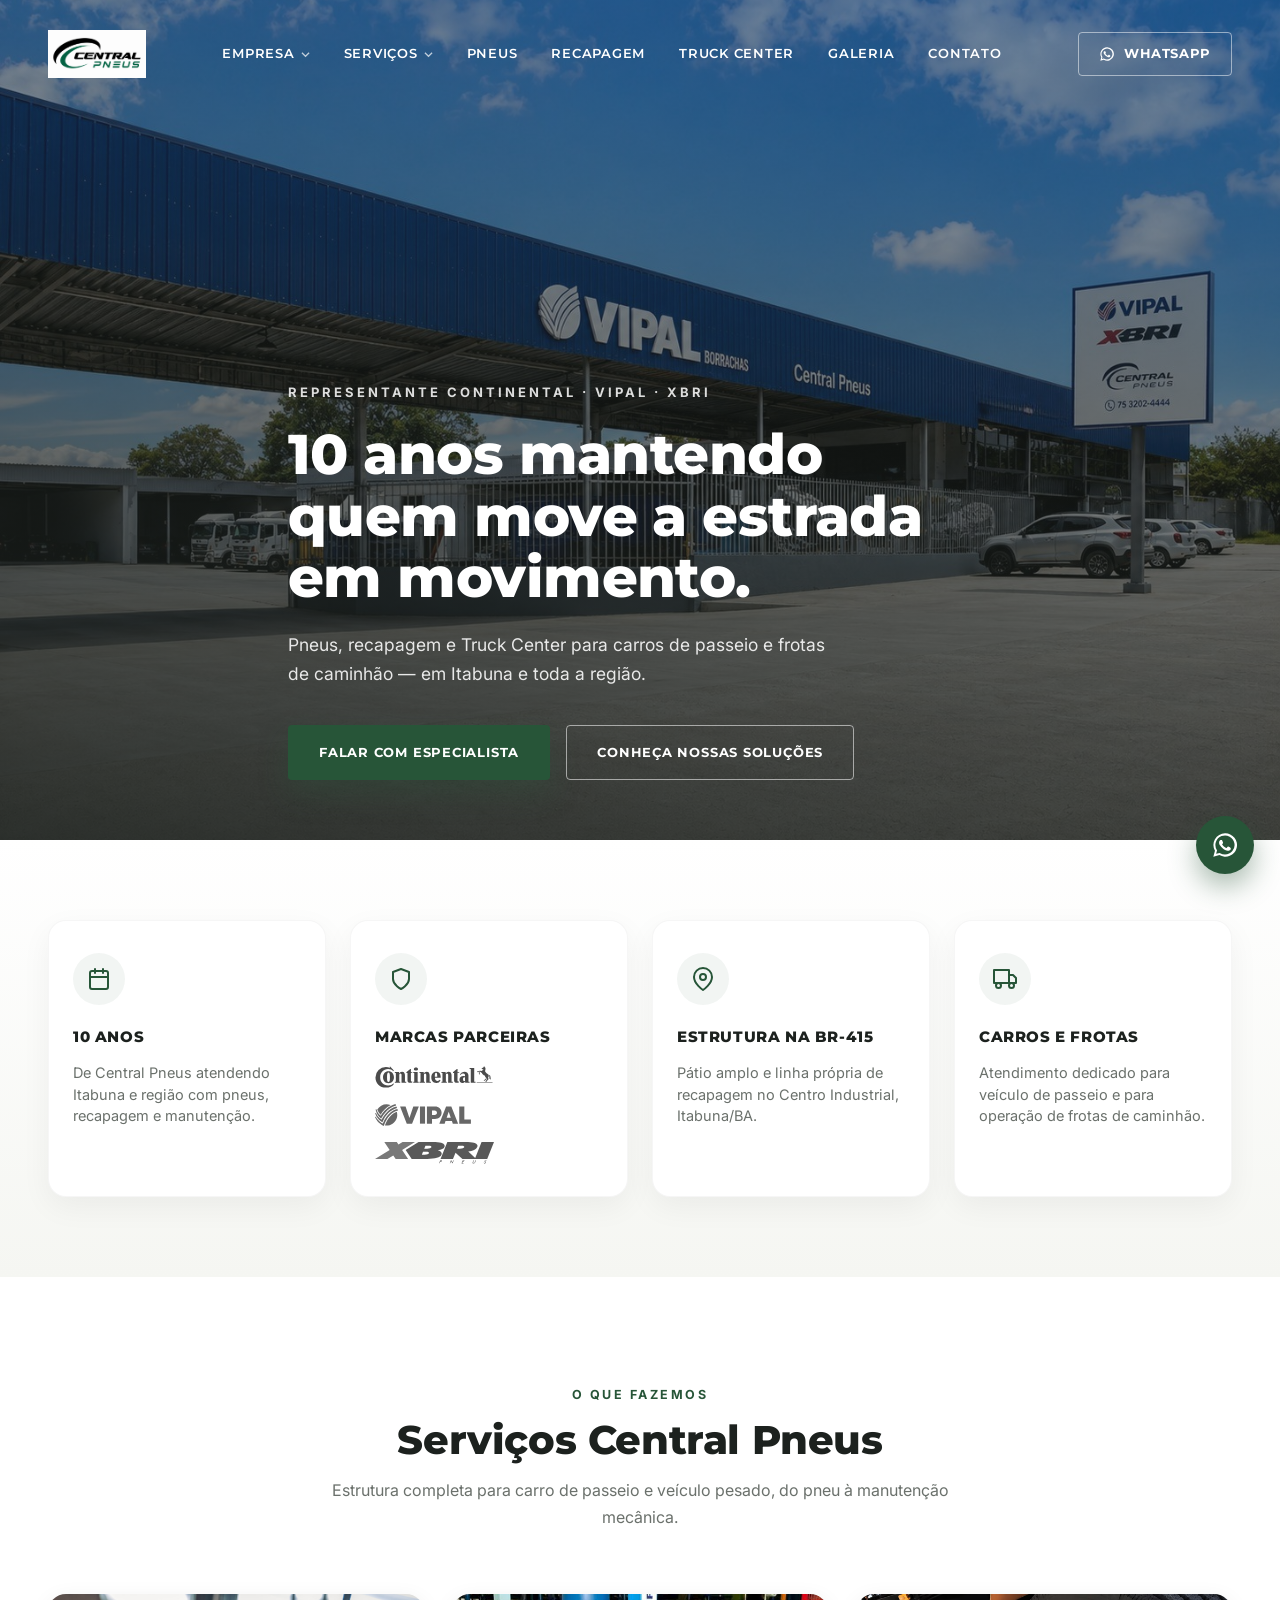
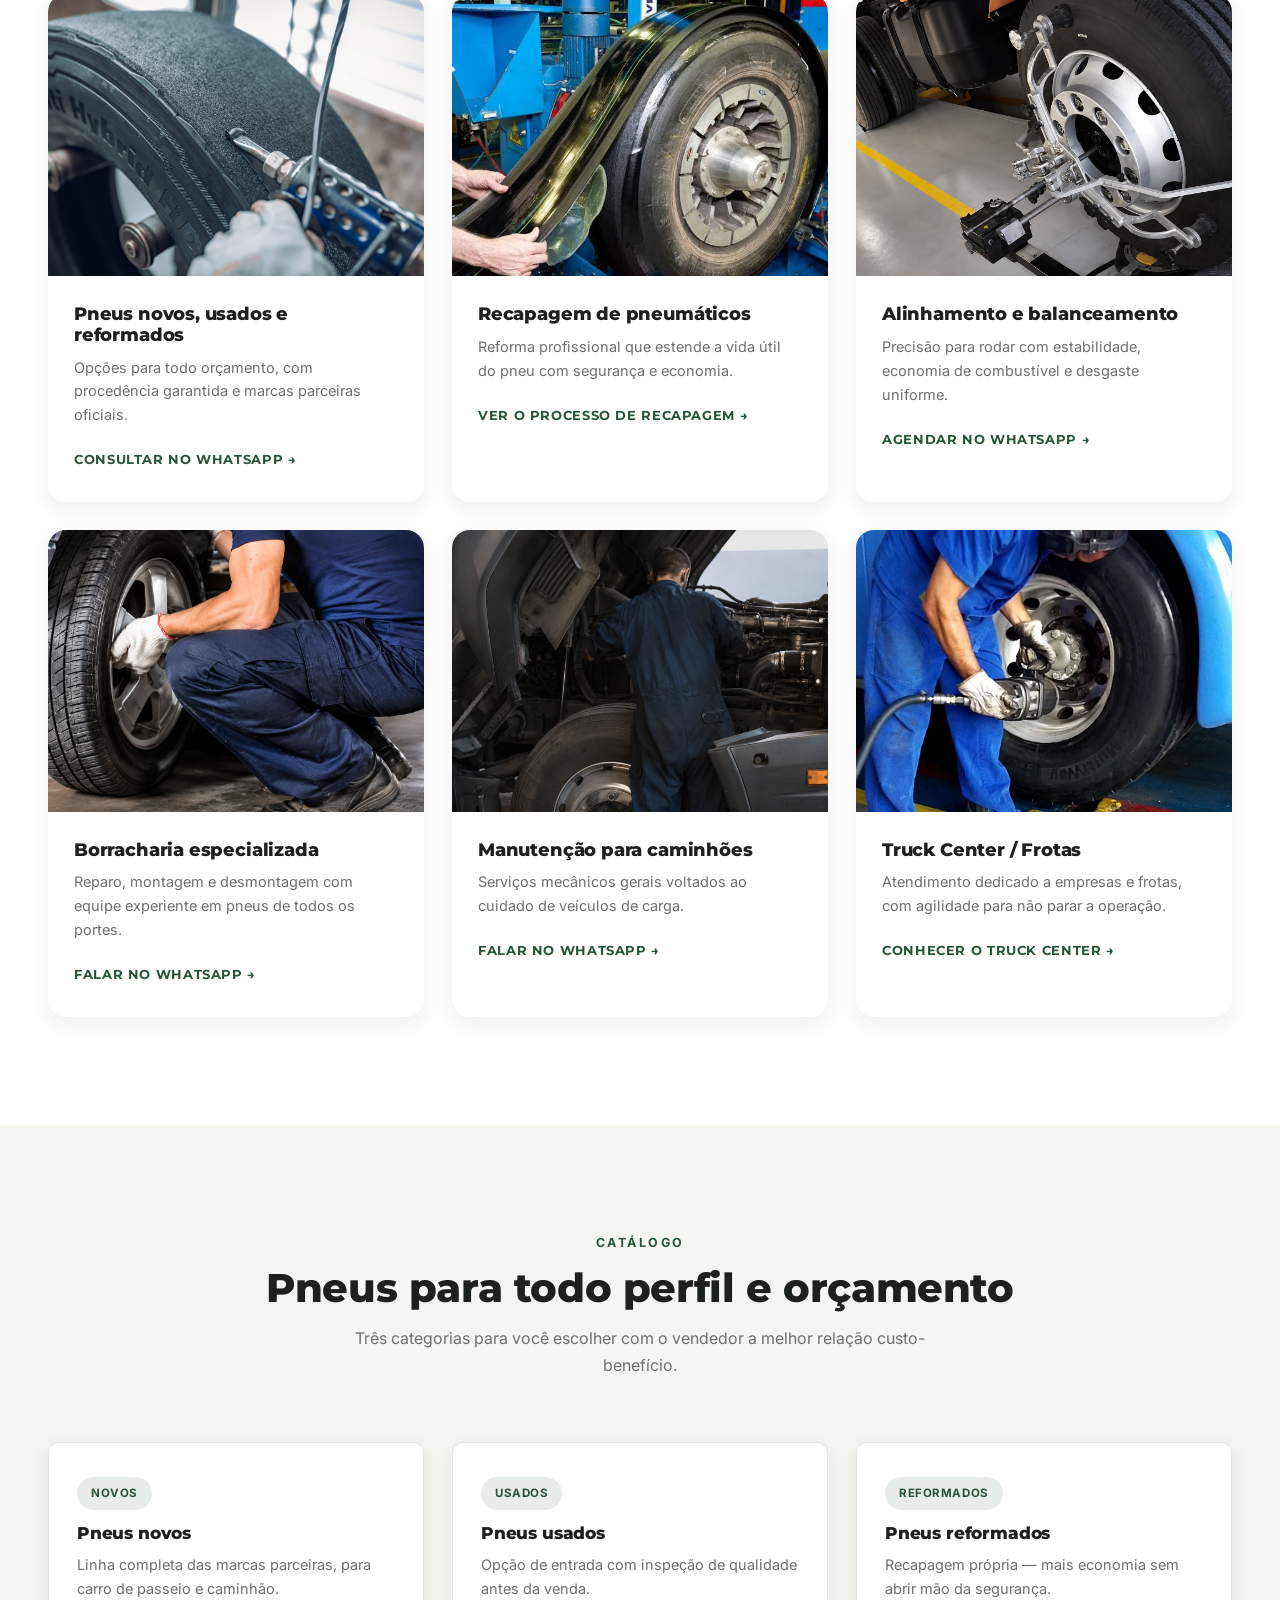
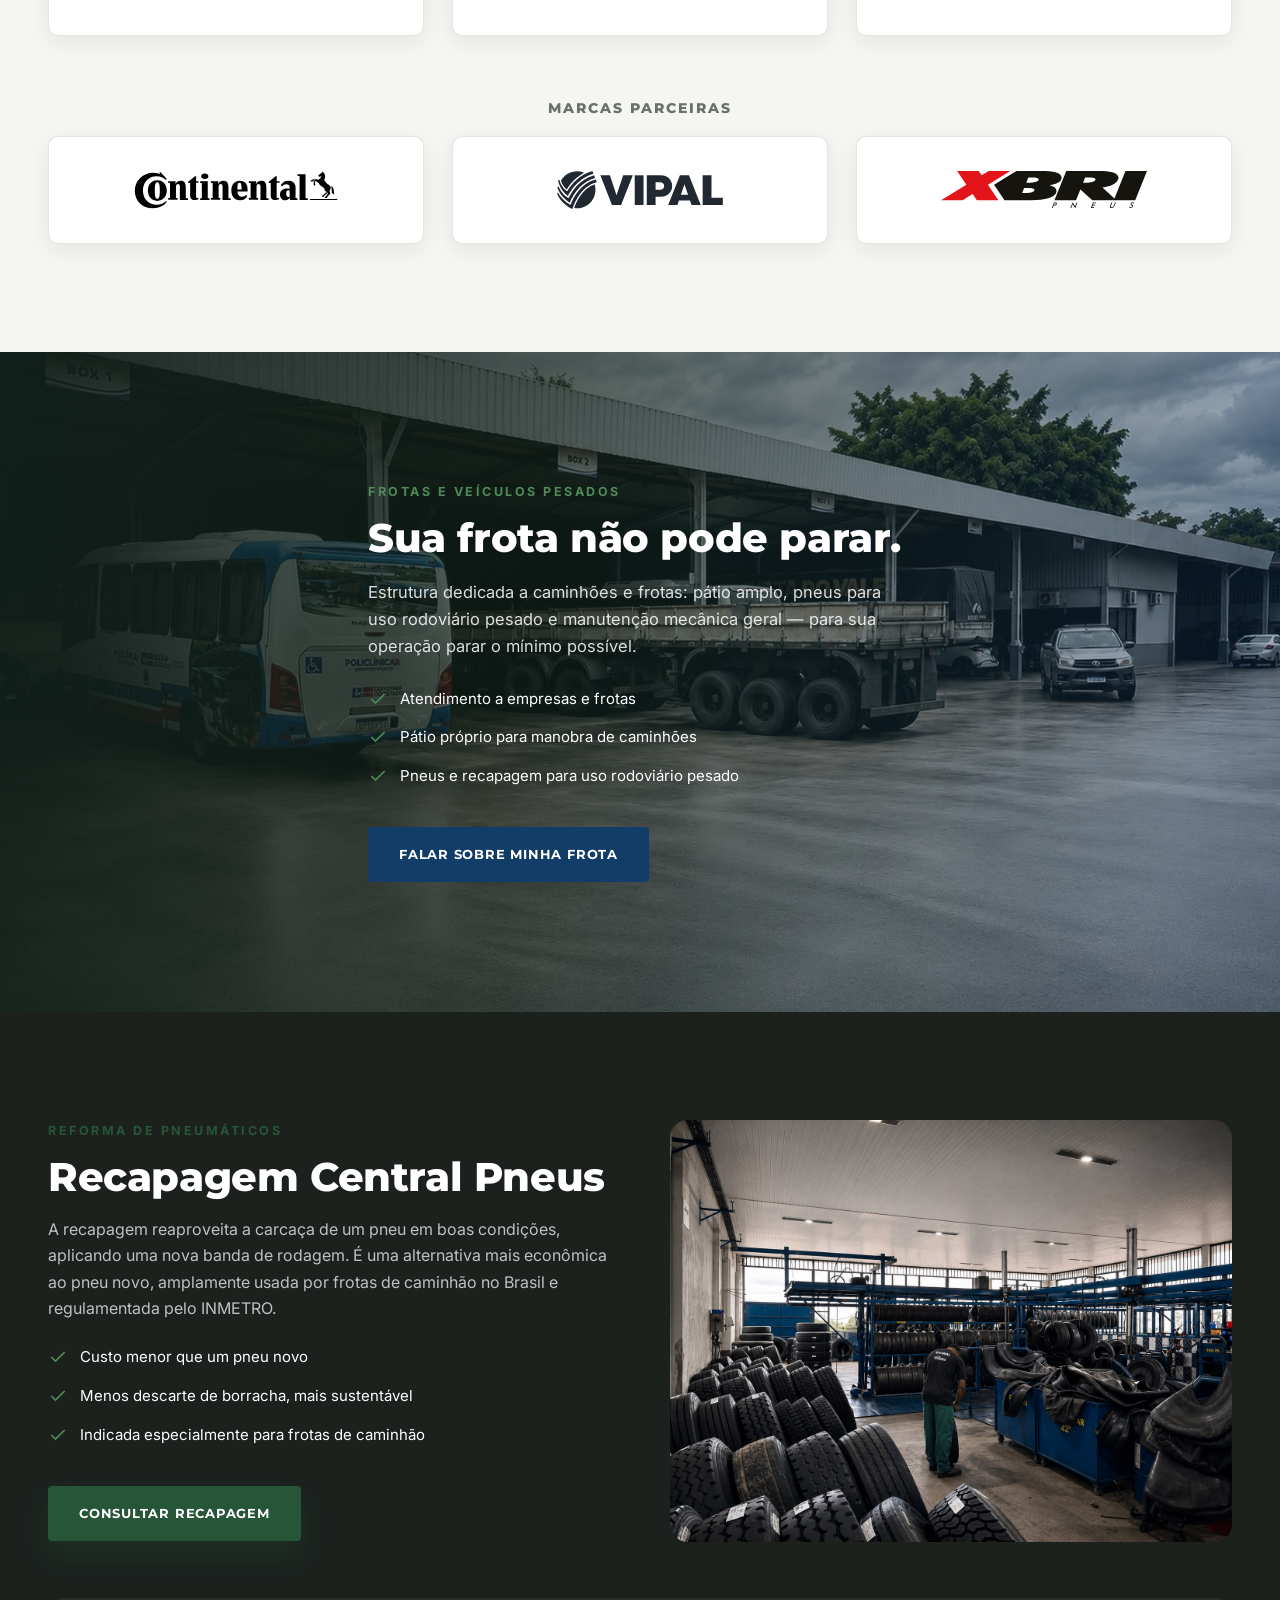
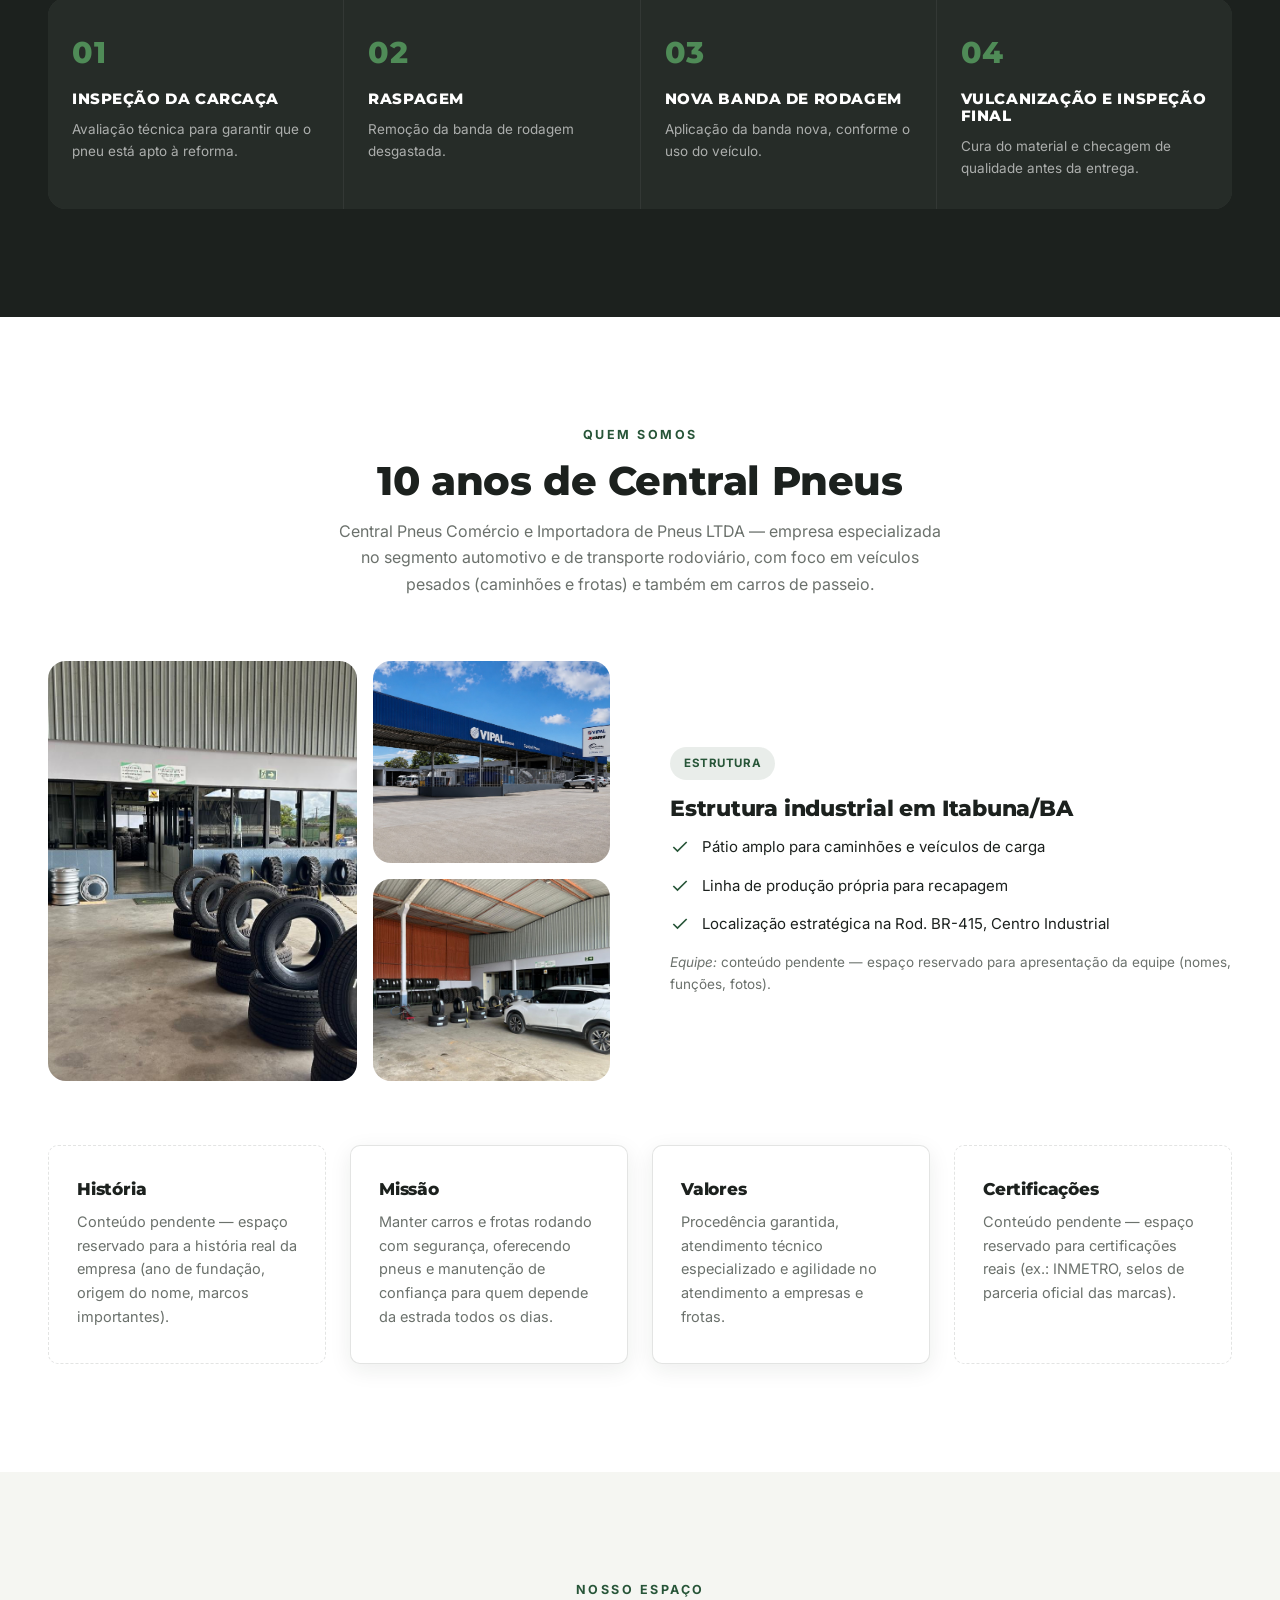
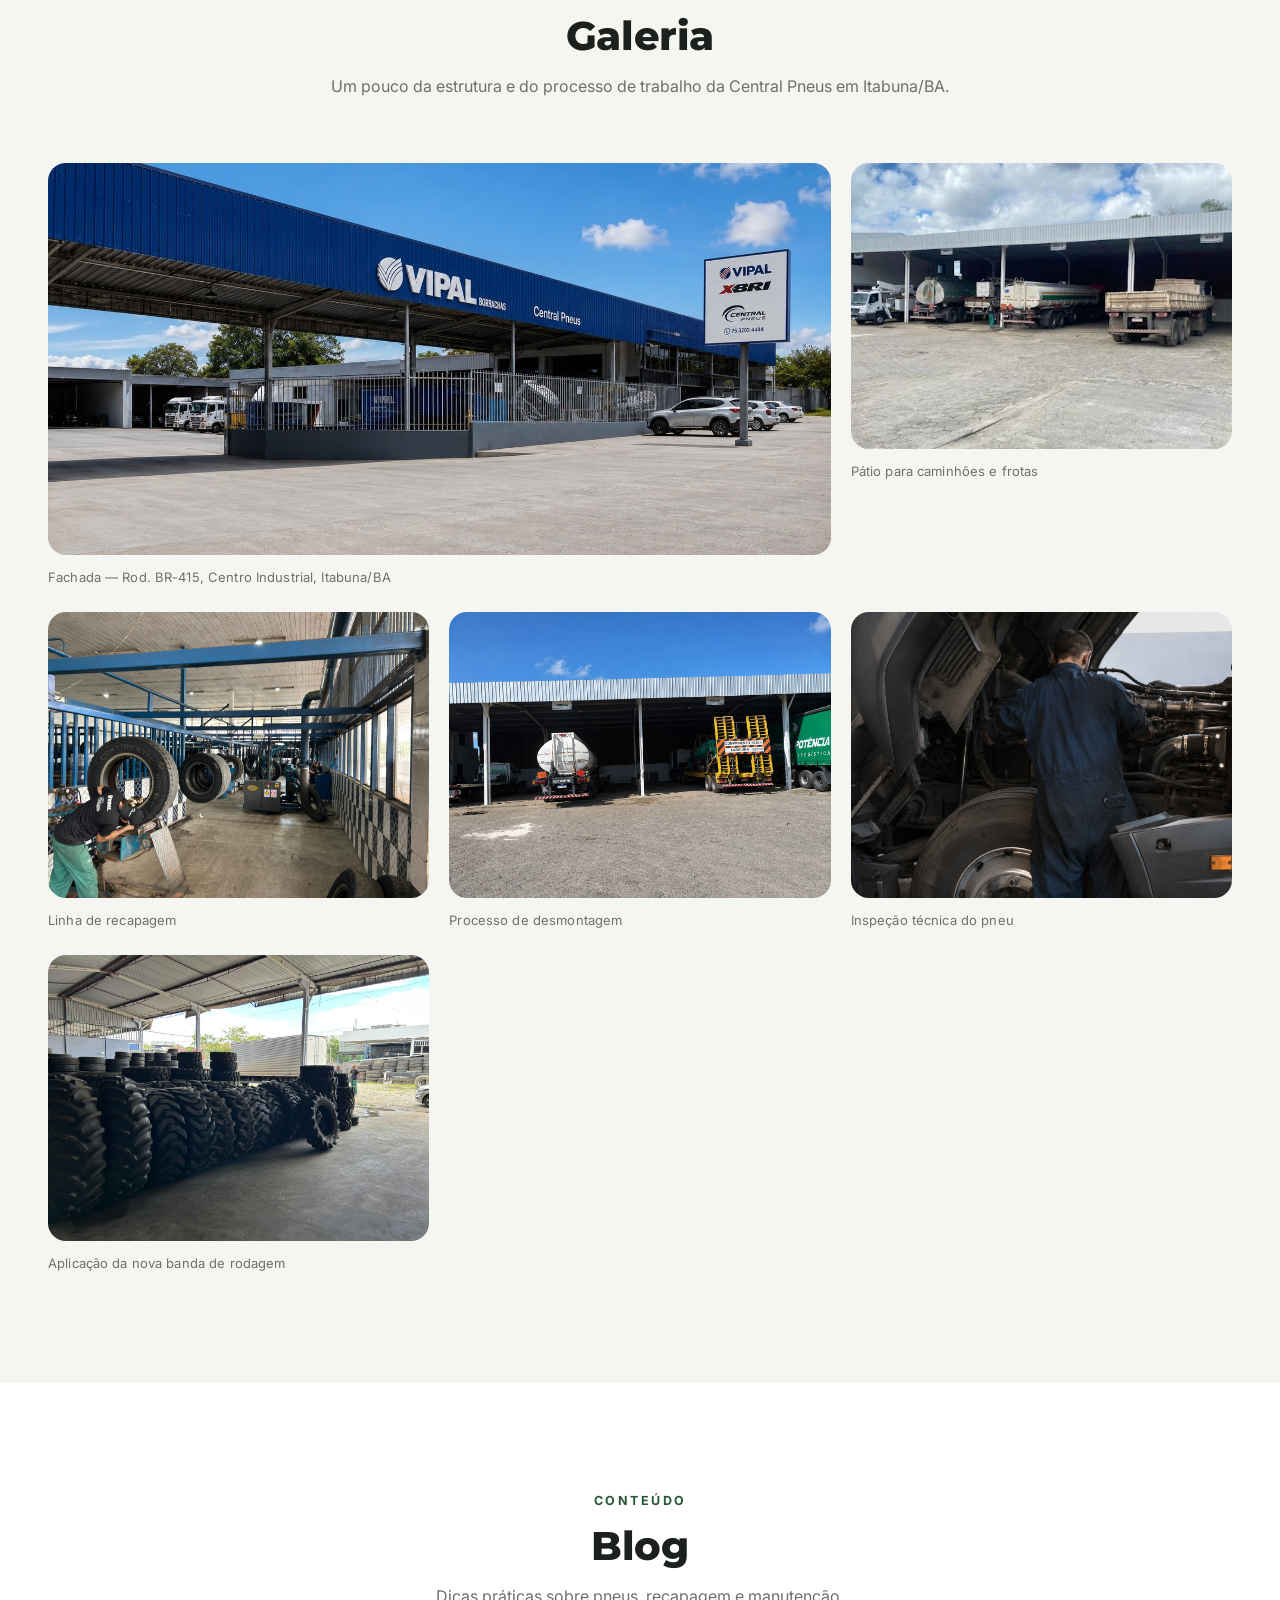
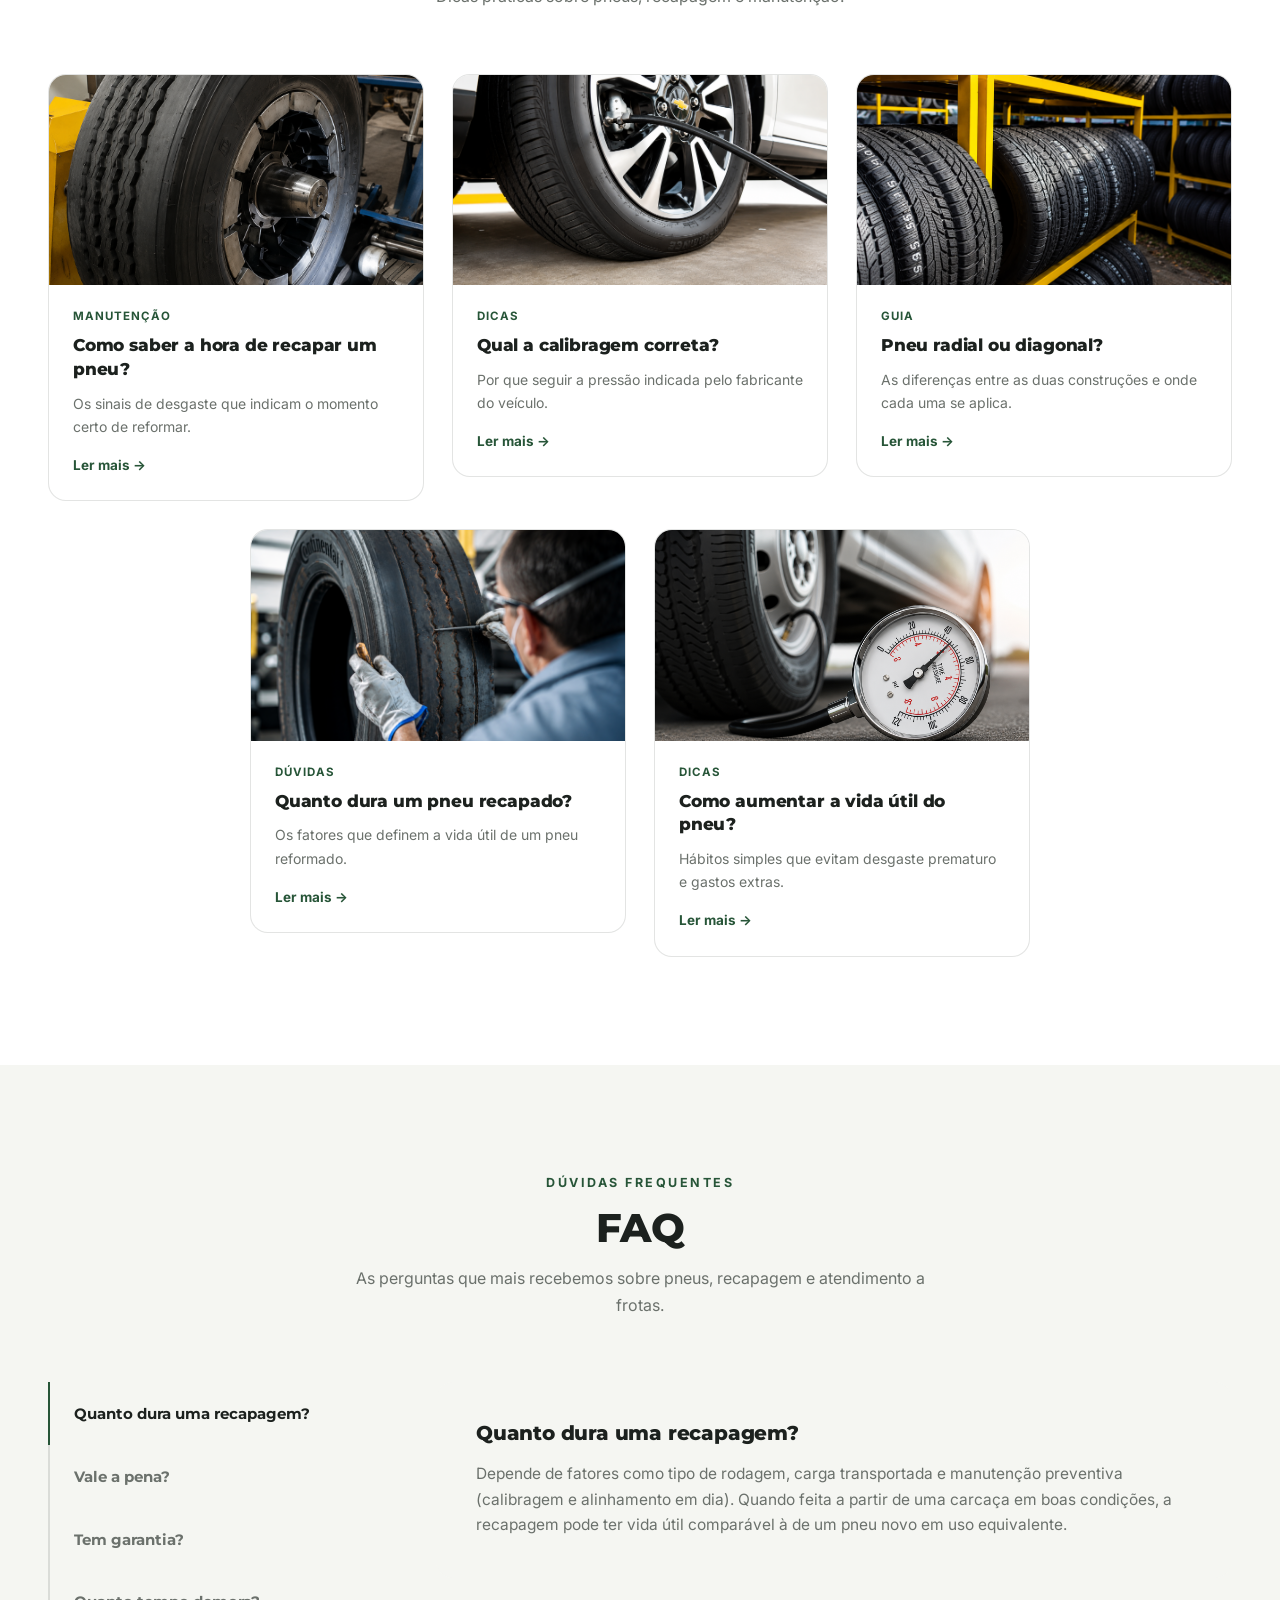
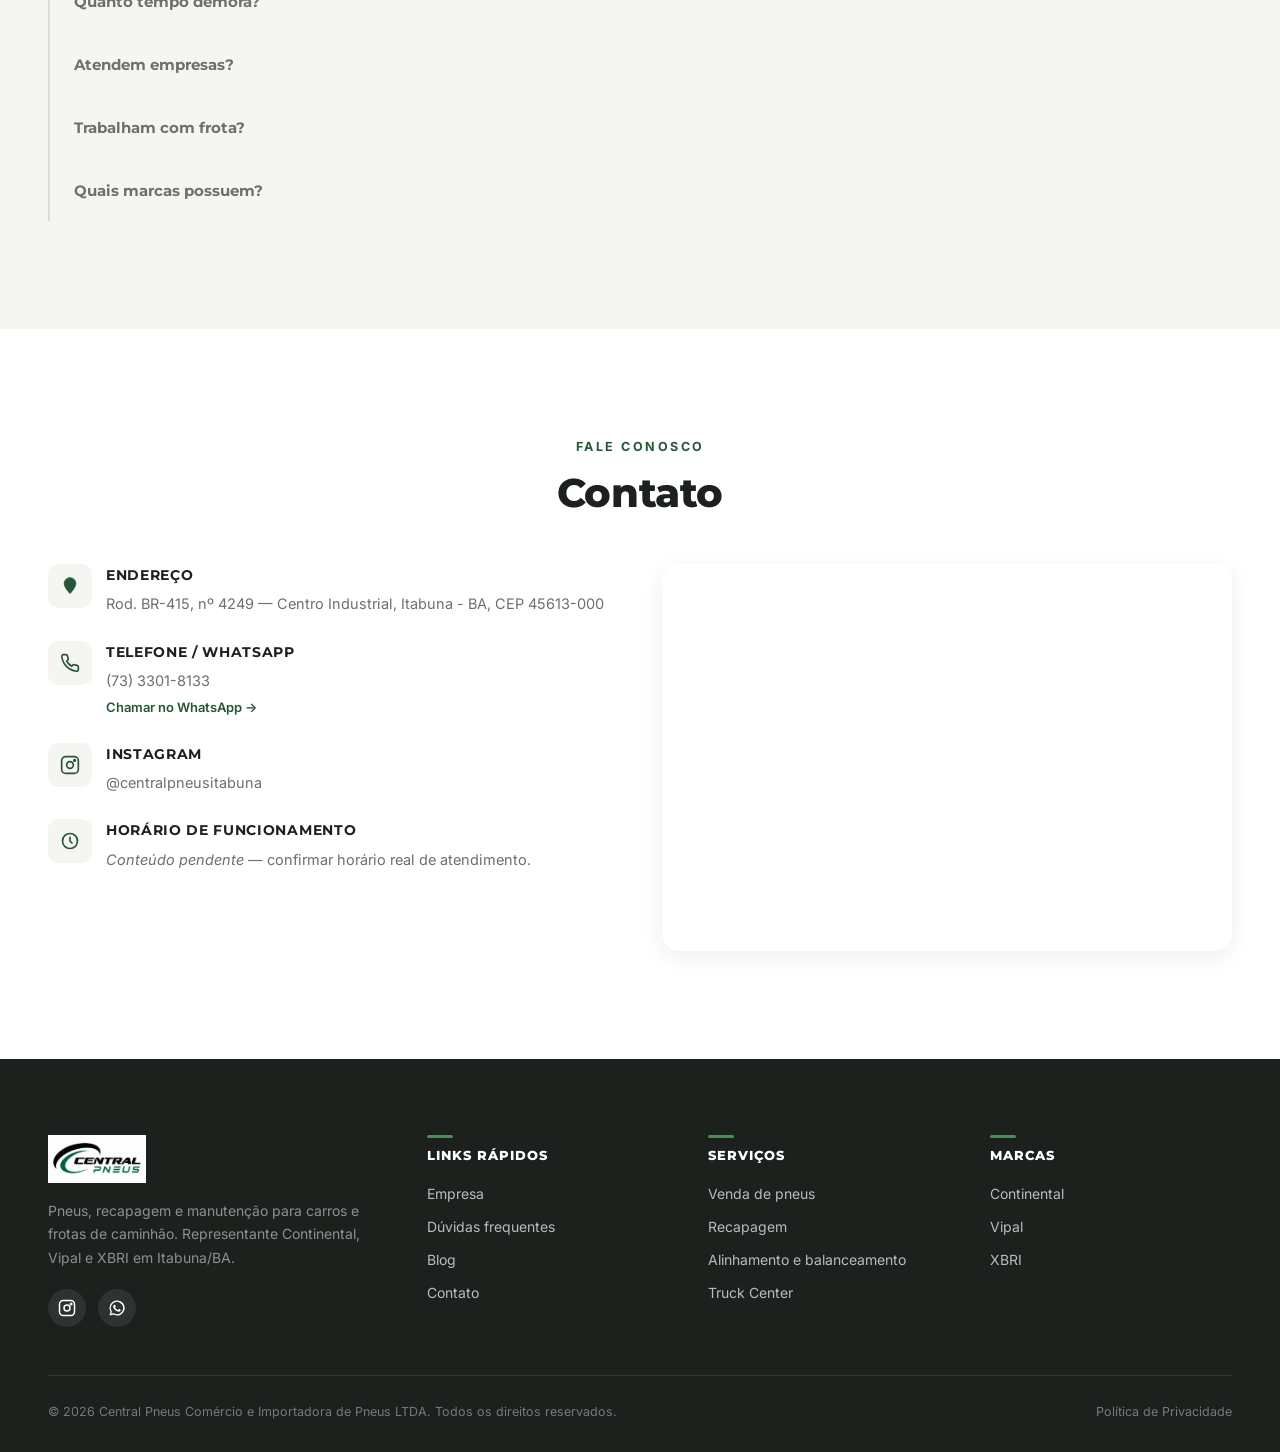
==== index.html @ dbb48201 "Atualização" ====
<!DOCTYPE html>
<html lang="pt-BR">
<head>
<meta charset="UTF-8">
<meta name="viewport" content="width=device-width, initial-scale=1.0">
<title>Central Pneus — Pneus, Recapagem e Truck Center em Itabuna/BA</title>
<meta name="description" content="Central Pneus: venda de pneus novos, usados e reformados, recapagem, alinhamento, balanceamento e manutenção para carros e frotas de caminhão. Representante Continental, Vipal e XBRI em Itabuna/BA.">
<link rel="preconnect" href="https://fonts.googleapis.com">
<link rel="preconnect" href="https://fonts.gstatic.com" crossorigin>
<link href="https://fonts.googleapis.com/css2?family=Montserrat:wght@600;700;800;900&family=Inter:wght@400;500;600;700&display=swap" rel="stylesheet">
<link rel="stylesheet" href="css/style.css">
</head>
<body>

<!-- ===== HEADER ===== -->
<header class="site-header" id="siteHeader">
  <div class="container nav-inner">
    <a href="#home" class="brand">
      <img src="images/logo.png" alt="Central Pneus" style="height: 48px; object-fit: contain;">
    </a>

    <nav class="main-nav">
      <ul>
        <li class="has-submenu">
          <a href="#empresa">Empresa <svg class="caret" viewBox="0 0 10 10" fill="none"><path d="M1 3l4 4 4-4" stroke="currentColor" stroke-width="1.4"/></svg></a>
          <div class="submenu">
            <a href="#empresa">Quem somos</a>
            <a href="#empresa">Nossa estrutura</a>
            <a href="#faq">Perguntas frequentes</a>
            <a href="blog/index.html">Blog</a>
          </div>
        </li>
        <li class="has-submenu">
          <a href="#servicos">Serviços <svg class="caret" viewBox="0 0 10 10" fill="none"><path d="M1 3l4 4 4-4" stroke="currentColor" stroke-width="1.4"/></svg></a>
          <div class="submenu">
            <a href="#servicos">Pneus novos, usados e reformados</a>
            <a href="#servicos">Recapagem de pneumáticos</a>
            <a href="#servicos">Alinhamento e balanceamento</a>
            <a href="#servicos">Borracharia especializada</a>
            <a href="#servicos">Manutenção para caminhões</a>
            <a href="#truck-center">Truck Center / Frotas</a>
          </div>
        </li>
        <li><a href="#pneus">Pneus</a></li>
        <li><a href="#recapagem">Recapagem</a></li>
        <li><a href="#truck-center">Truck Center</a></li>
        <li><a href="#galeria">Galeria</a></li>
        <li><a href="#contato">Contato</a></li>
      </ul>
    </nav>

    <div class="nav-actions">
      <a class="btn-whatsapp" href="https://wa.me/557333018133?text=Ol%C3%A1!%20Vim%20pelo%20site%20e%20quero%20um%20or%C3%A7amento.%20Pode%20me%20atender%3F" target="_blank" rel="noopener">
        <svg viewBox="0 0 24 24"><path d="M12 2a10 10 0 0 0-8.6 15L2 22l5.2-1.4A10 10 0 1 0 12 2zm0 18.2a8.2 8.2 0 0 1-4.2-1.2l-.3-.2-3.1.8.8-3-.2-.3A8.2 8.2 0 1 1 12 20.2zm4.5-6.1c-.2-.1-1.4-.7-1.6-.8-.2-.1-.4-.1-.6.1-.2.2-.6.8-.8 1-.1.2-.3.2-.5.1a6.7 6.7 0 0 1-2-1.2 7.4 7.4 0 0 1-1.4-1.7c-.1-.2 0-.4.1-.5l.4-.4c.1-.1.2-.3.2-.4.1-.2 0-.3 0-.5l-.7-1.7c-.2-.4-.4-.4-.6-.4h-.5c-.2 0-.5.1-.7.3a2.7 2.7 0 0 0-.9 2c0 1.2.9 2.4 1 2.5.1.2 1.8 2.7 4.3 3.8.6.3 1.1.4 1.4.5.6.2 1.2.2 1.6.1.5-.1 1.4-.6 1.6-1.1.2-.5.2-1 .1-1.1-.1-.1-.2-.2-.4-.3z"/></svg>
        <span>WhatsApp</span>
      </a>
      <button class="nav-toggle" id="navToggle" aria-label="Abrir menu" aria-expanded="false">
        <span></span><span></span><span></span>
      </button>
    </div>
  </div>

  <div class="mobile-nav" id="mobileNav">
    <ul>
      <li><a href="#home">Início</a></li>
      <li><a href="#empresa">Empresa</a></li>
      <li><a href="#servicos">Serviços</a></li>
      <li><a href="#pneus">Pneus</a></li>
      <li><a href="#recapagem">Recapagem</a></li>
      <li><a href="#truck-center">Truck Center</a></li>
      <li><a href="#galeria">Galeria</a></li>
      <li><a href="blog/index.html">Blog</a></li>
      <li><a href="#faq">Dúvidas frequentes</a></li>
      <li><a href="#contato">Contato</a></li>
    </ul>
    <div class="mobile-cta">
      <a class="btn btn-primary" href="https://wa.me/557333018133?text=Ol%C3%A1!%20Vim%20pelo%20site%20e%20quero%20um%20or%C3%A7amento.%20Pode%20me%20atender%3F" target="_blank" rel="noopener"><span>Falar no WhatsApp</span></a>
    </div>
  </div>
</header>

<!-- ===== HERO ===== -->
<!-- Sugestão de imagem: uma foto real, panorâmica/grande-angular, da fachada ou do pátio da Central Pneus (de dia, céu aberto) valorizaria ainda mais esta dobra. Está em uso images/empresa/fachada.webp, foto real da empresa. -->
<section class="hero" id="home" style="background-image:url('images/cabeçalho.png');">
  <div class="container hero-inner">
    <span class="hero-eyebrow">Representante Continental · Vipal · XBRI</span>
    <h1>10 anos mantendo quem move a estrada em movimento.</h1>
    <p>Pneus, recapagem e Truck Center para carros de passeio e frotas de caminhão — em Itabuna e toda a região.</p>
    <div class="hero-actions">
      <a class="btn btn-primary" href="https://wa.me/557333018133?text=Ol%C3%A1!%20Vim%20pelo%20site%20e%20quero%20um%20or%C3%A7amento.%20Pode%20me%20atender%3F" target="_blank" rel="noopener"><span>Falar com especialista</span></a>
      <a class="btn btn-outline-light" href="#servicos"><span>Conheça nossas soluções</span></a>
    </div>
  </div>
</section>

<!-- ===== FAIXA INSTITUCIONAL ===== -->
<div class="intro-strip">
  <div class="container intro-grid">
    <div class="intro-item">
      <div class="intro-icon">
        <svg width="24" height="24" viewBox="0 0 24 24" fill="none" stroke="currentColor" stroke-width="2" stroke-linecap="round" stroke-linejoin="round"><rect x="3" y="4" width="18" height="18" rx="2" ry="2"></rect><line x1="16" y1="2" x2="16" y2="6"></line><line x1="8" y1="2" x2="8" y2="6"></line><line x1="3" y1="10" x2="21" y2="10"></line></svg>
      </div>
      <strong>10 anos</strong>
      <p>De Central Pneus atendendo Itabuna e região com pneus, recapagem e manutenção.</p>
    </div>
    <div class="intro-item">
      <div class="intro-icon">
        <svg width="24" height="24" viewBox="0 0 24 24" fill="none" stroke="currentColor" stroke-width="2" stroke-linecap="round" stroke-linejoin="round"><path d="M12 22s8-4 8-10V5l-8-3-8 3v7c0 6 8 10 8 10z"></path></svg>
      </div>
      <strong>Marcas parceiras</strong>
      <div class="intro-brands">
        <img src="images/brands/continental.svg" alt="Continental">
        <img src="images/brands/vipal.svg" alt="Vipal">
        <img src="images/brands/xbri.svg" alt="XBRI">
      </div>
    </div>
    <div class="intro-item">
      <div class="intro-icon">
        <svg width="24" height="24" viewBox="0 0 24 24" fill="none" stroke="currentColor" stroke-width="2" stroke-linecap="round" stroke-linejoin="round"><path d="M21 10c0 7-9 13-9 13s-9-6-9-13a9 9 0 0 1 18 0z"></path><circle cx="12" cy="10" r="3"></circle></svg>
      </div>
      <strong>Estrutura na BR-415</strong>
      <p>Pátio amplo e linha própria de recapagem no Centro Industrial, Itabuna/BA.</p>
    </div>
    <div class="intro-item">
      <div class="intro-icon">
        <svg width="24" height="24" viewBox="0 0 24 24" fill="none" stroke="currentColor" stroke-width="2" stroke-linecap="round" stroke-linejoin="round"><rect x="1" y="3" width="15" height="13"></rect><polygon points="16 8 20 8 23 11 23 16 16 16 16 8"></polygon><circle cx="5.5" cy="18.5" r="2.5"></circle><circle cx="18.5" cy="18.5" r="2.5"></circle></svg>
      </div>
      <strong>Carros e frotas</strong>
      <p>Atendimento dedicado para veículo de passeio e para operação de frotas de caminhão.</p>
    </div>
  </div>
</div>

<!-- ===== SERVIÇOS ===== -->
<section id="servicos">
  <div class="container">
    <span class="section-kicker">O que fazemos</span>
    <h2 class="section-title">Serviços Central Pneus</h2>
    <p class="section-subtitle">Estrutura completa para carro de passeio e veículo pesado, do pneu à manutenção mecânica.</p>
    <div class="grid-3">
      <div class="service-block">
        <div class="service-media"><img src="images/servicos/reforma-pneu.jpg" alt="Manutenção de pneu na Central Pneus" loading="lazy"></div>
        <div class="service-body">
          <h3>Pneus novos, usados e reformados</h3>
          <p>Opções para todo orçamento, com procedência garantida e marcas parceiras oficiais.</p>
          <a class="service-link" href="https://wa.me/557333018133?text=Ol%C3%A1!%20Quero%20consultar%20pre%C3%A7o%20de%20pneus." target="_blank" rel="noopener">Consultar no WhatsApp →</a>
        </div>
      </div>
      <div class="service-block">
        <div class="service-media"><img src="images/servicos/truck-wheel.jpg" alt="Aplicação de banda de rodagem em processo de recapagem" loading="lazy"></div>
        <div class="service-body">
          <h3>Recapagem de pneumáticos</h3>
          <p>Reforma profissional que estende a vida útil do pneu com segurança e economia.</p>
          <a class="service-link" href="#recapagem">Ver o processo de recapagem →</a>
        </div>
      </div>
      <div class="service-block">
        <div class="service-media"><img src="images/Alinhamento e balanceamento.jpeg" alt="Alinhamento de roda na Central Pneus" loading="lazy"></div>
        <div class="service-body">
          <h3>Alinhamento e balanceamento</h3>
          <p>Precisão para rodar com estabilidade, economia de combustível e desgaste uniforme.</p>
          <a class="service-link" href="https://wa.me/557333018133?text=Ol%C3%A1!%20Quero%20agendar%20alinhamento%2Fbalanceamento." target="_blank" rel="noopener">Agendar no WhatsApp →</a>
        </div>
      </div>
      <div class="service-block">
        <div class="service-media"><img src="images/Borracharia especializada.png" alt="Desmontagem de pneu na borracharia especializada" loading="lazy"></div>
        <div class="service-body">
          <h3>Borracharia especializada</h3>
          <p>Reparo, montagem e desmontagem com equipe experiente em pneus de todos os portes.</p>
          <a class="service-link" href="https://wa.me/557333018133?text=Ol%C3%A1!%20Preciso%20de%20servi%C3%A7o%20de%20borracharia." target="_blank" rel="noopener">Falar no WhatsApp →</a>
        </div>
      </div>
      <div class="service-block">
        <div class="service-media"><img src="images/Manutenção para caminhões.png" alt="Inspeção técnica de pneu de caminhão" loading="lazy"></div>
        <div class="service-body">
          <h3>Manutenção para caminhões</h3>
          <p>Serviços mecânicos gerais voltados ao cuidado de veículos de carga.</p>
          <a class="service-link" href="https://wa.me/557333018133?text=Ol%C3%A1!%20Quero%20falar%20sobre%20manuten%C3%A7%C3%A3o%20para%20caminh%C3%A3o." target="_blank" rel="noopener">Falar no WhatsApp →</a>
        </div>
      </div>
      <div class="service-block">
        <div class="service-media"><img src="images/servicos/borracharia.jpg" alt="Atendimento a veículo pesado no Truck Center" loading="lazy"></div>
        <div class="service-body">
          <h3>Truck Center / Frotas</h3>
          <p>Atendimento dedicado a empresas e frotas, com agilidade para não parar a operação.</p>
          <a class="service-link" href="#truck-center">Conhecer o Truck Center →</a>
        </div>
      </div>
    </div>
  </div>
</section>

<!-- ===== PNEUS ===== -->
<section id="pneus" style="background:var(--cream);">
  <div class="container">
    <span class="section-kicker">Catálogo</span>
    <h2 class="section-title">Pneus para todo perfil e orçamento</h2>
    <p class="section-subtitle">Três categorias para você escolher com o vendedor a melhor relação custo-benefício.</p>
    <div class="grid-3">
      <div class="card">
        <span class="tag-pill">Novos</span>
        <h3 style="margin-top:14px;">Pneus novos</h3>
        <p>Linha completa das marcas parceiras, para carro de passeio e caminhão.</p>
      </div>
      <div class="card">
        <span class="tag-pill">Usados</span>
        <h3 style="margin-top:14px;">Pneus usados</h3>
        <p>Opção de entrada com inspeção de qualidade antes da venda.</p>
      </div>
      <div class="card">
        <span class="tag-pill">Reformados</span>
        <h3 style="margin-top:14px;">Pneus reformados</h3>
        <p>Recapagem própria — mais economia sem abrir mão da segurança.</p>
      </div>
    </div>

    <h3 class="text-center" style="margin-top:64px; font-size:14px; letter-spacing:2px; text-transform:uppercase; color:var(--gray-tech);">Marcas parceiras</h3>
    <div class="grid-3" style="margin-top:20px;">
      <div class="card text-center"><img class="brand-logo-card" src="images/brands/continental.svg" alt="Continental"></div>
      <div class="card text-center"><img class="brand-logo-card" src="images/brands/vipal.svg" alt="Vipal"></div>
      <div class="card text-center"><img class="brand-logo-card" src="images/brands/xbri.svg" alt="XBRI"></div>
    </div>
  </div>
</section>

<!-- ===== TRUCK CENTER — alto impacto ===== -->
<section class="impact-section" id="truck-center" style="background-image:url('images/Frotas e veículos pesados.jpeg');">
  <div class="container impact-inner">
    <span class="section-kicker" style="text-align:left; color:var(--green-support);">Frotas e veículos pesados</span>
    <h2>Sua frota não pode parar.</h2>
    <p>Estrutura dedicada a caminhões e frotas: pátio amplo, pneus para uso rodoviário pesado e manutenção mecânica geral — para sua operação parar o mínimo possível.</p>
    <ul class="check-list">
      <li><svg viewBox="0 0 24 24" fill="none" stroke-width="2"><path d="M20 6L9 17l-5-5"/></svg> Atendimento a empresas e frotas</li>
      <li><svg viewBox="0 0 24 24" fill="none" stroke-width="2"><path d="M20 6L9 17l-5-5"/></svg> Pátio próprio para manobra de caminhões</li>
      <li><svg viewBox="0 0 24 24" fill="none" stroke-width="2"><path d="M20 6L9 17l-5-5"/></svg> Pneus e recapagem para uso rodoviário pesado</li>
    </ul>
    <a class="btn btn-navy mt-24" href="https://wa.me/557333018133?text=Ol%C3%A1!%20Tenho%20uma%20frota%2Fcaminh%C3%A3o%20e%20quero%20atendimento%20Truck%20Center." target="_blank" rel="noopener"><span>Falar sobre minha frota</span></a>
  </div>
</section>

<!-- ===== RECAPAGEM ===== -->
<section id="recapagem" class="section-dark">
  <div class="container">
    <div class="split split-reverse">
      <div>
        <span class="section-kicker" style="text-align:left;">Reforma de pneumáticos</span>
        <h2 class="section-title" style="text-align:left;">Recapagem Central Pneus</h2>
        <p style="margin:16px 0 24px;">A recapagem reaproveita a carcaça de um pneu em boas condições, aplicando uma nova banda de rodagem. É uma alternativa mais econômica ao pneu novo, amplamente usada por frotas de caminhão no Brasil e regulamentada pelo INMETRO.</p>
        <ul class="check-list">
          <li><svg viewBox="0 0 24 24" fill="none" stroke-width="2"><path d="M20 6L9 17l-5-5"/></svg> Custo menor que um pneu novo</li>
          <li><svg viewBox="0 0 24 24" fill="none" stroke-width="2"><path d="M20 6L9 17l-5-5"/></svg> Menos descarte de borracha, mais sustentável</li>
          <li><svg viewBox="0 0 24 24" fill="none" stroke-width="2"><path d="M20 6L9 17l-5-5"/></svg> Indicada especialmente para frotas de caminhão</li>
        </ul>
        <a class="btn btn-primary mt-24" href="https://wa.me/557333018133?text=Ol%C3%A1!%20Quero%20saber%20mais%20sobre%20recapagem%20de%20pneus." target="_blank" rel="noopener"><span>Consultar recapagem</span></a>
      </div>
      <div class="split-media">
        <img src="images/recapagem.jpeg" alt="Linha de produção e recapagem de pneus na Central Pneus, Itabuna/BA" loading="lazy">
      </div>
    </div>

    <div class="process-steps">
      <div class="process-step"><div class="step-num">01</div><h4>Inspeção da carcaça</h4><p>Avaliação técnica para garantir que o pneu está apto à reforma.</p></div>
      <div class="process-step"><div class="step-num">02</div><h4>Raspagem</h4><p>Remoção da banda de rodagem desgastada.</p></div>
      <div class="process-step"><div class="step-num">03</div><h4>Nova banda de rodagem</h4><p>Aplicação da banda nova, conforme o uso do veículo.</p></div>
      <div class="process-step"><div class="step-num">04</div><h4>Vulcanização e inspeção final</h4><p>Cura do material e checagem de qualidade antes da entrega.</p></div>
    </div>
  </div>
</section>

<!-- ===== EMPRESA / QUEM SOMOS ===== -->
<section id="empresa">
  <div class="container">
    <span class="section-kicker">Quem somos</span>
    <h2 class="section-title">10 anos de Central Pneus</h2>
    <p class="section-subtitle">Central Pneus Comércio e Importadora de Pneus LTDA — empresa especializada no segmento automotivo e de transporte rodoviário, com foco em veículos pesados (caminhões e frotas) e também em carros de passeio.</p>

    <div class="split">
      <!-- Mosaico com as 3 fotos reais disponíveis da empresa (fachada, pátio, linha de recapagem). -->
      <div class="photo-mosaic">
        <div class="mosaic-main"><img src="images/reform2.jpeg" alt="Fachada da Central Pneus, Rod. BR-415, Itabuna/BA" loading="lazy"></div>
        <div class="mosaic-sub"><img src="images/reform3.png" alt="Pátio da Central Pneus com caminhões" loading="lazy"></div>
        <div class="mosaic-sub"><img src="images/reform1.jpeg" alt="Linha de recapagem da Central Pneus" loading="lazy"></div>
      </div>
      <div>
        <span class="tag-pill">Estrutura</span>
        <h3 style="text-transform:none; font-size:22px; margin:16px 0 14px;">Estrutura industrial em Itabuna/BA</h3>
        <ul class="check-list">
          <li><svg viewBox="0 0 24 24" fill="none" stroke-width="2"><path d="M20 6L9 17l-5-5"/></svg> Pátio amplo para caminhões e veículos de carga</li>
          <li><svg viewBox="0 0 24 24" fill="none" stroke-width="2"><path d="M20 6L9 17l-5-5"/></svg> Linha de produção própria para recapagem</li>
          <li><svg viewBox="0 0 24 24" fill="none" stroke-width="2"><path d="M20 6L9 17l-5-5"/></svg> Localização estratégica na Rod. BR-415, Centro Industrial</li>
        </ul>
        <p style="color:var(--gray-tech); font-size:13.5px; margin-top:14px;"><em>Equipe:</em> conteúdo pendente — espaço reservado para apresentação da equipe (nomes, funções, fotos).</p>
        <!-- FOTOS REAIS NECESSÁRIAS PARA ESTA SEÇÃO: (1) equipe da Central Pneus em atividade; (2) close da oficina/bancada de trabalho; (3) equipamentos (balanceadora, alinhadora, recapadora); (4) vista ampla do pátio com movimento de caminhões e clientes. Substituir os placeholders acima assim que as fotos estiverem disponíveis — não usar fotos genéricas nesta seção. -->
      </div>
    </div>

    <div class="grid-4" style="margin-top:64px;">
      <div class="card card-pending">
        <h3>História</h3>
        <p><em>Conteúdo pendente</em> — espaço reservado para a história real da empresa (ano de fundação, origem do nome, marcos importantes).</p>
      </div>
      <div class="card">
        <h3>Missão</h3>
        <p>Manter carros e frotas rodando com segurança, oferecendo pneus e manutenção de confiança para quem depende da estrada todos os dias.</p>
      </div>
      <div class="card">
        <h3>Valores</h3>
        <p>Procedência garantida, atendimento técnico especializado e agilidade no atendimento a empresas e frotas.</p>
      </div>
      <div class="card card-pending">
        <h3>Certificações</h3>
        <p><em>Conteúdo pendente</em> — espaço reservado para certificações reais (ex.: INMETRO, selos de parceria oficial das marcas).</p>
      </div>
    </div>
  </div>
</section>

<!-- ===== GALERIA ===== -->
<section id="galeria" style="background:var(--cream);">
  <div class="container">
    <span class="section-kicker">Nosso espaço</span>
    <h2 class="section-title">Galeria</h2>
    <p class="section-subtitle">Um pouco da estrutura e do processo de trabalho da Central Pneus em Itabuna/BA.</p>
    <div class="gallery-editorial">
      <figure class="g-wide">
        <div class="g-frame"><img src="images/reform3.png" alt="Fachada da Central Pneus" loading="lazy"></div>
        <figcaption>Fachada — Rod. BR-415, Centro Industrial, Itabuna/BA</figcaption>
      </figure>
      <figure>
        <div class="g-frame"><img src="images/operacao/patio.webp" alt="Pátio para caminhões da Central Pneus" loading="lazy"></div>
        <figcaption>Pátio para caminhões e frotas</figcaption>
      </figure>
      <figure>
        <div class="g-frame"><img src="images/reform5.jpeg" alt="Linha de recapagem da Central Pneus" loading="lazy"></div>
        <figcaption>Linha de recapagem</figcaption>
      </figure>
      <figure>
        <div class="g-frame"><img src="images/reform7.png" alt="Desmontagem de pneu de caminhão" loading="lazy"></div>
        <figcaption>Processo de desmontagem</figcaption>
      </figure>
      <figure>
        <div class="g-frame"><img src="images/Manutenção para caminhões.png" alt="Inspeção de pneu de caminhão" loading="lazy"></div>
        <figcaption>Inspeção técnica do pneu</figcaption>
      </figure>
      <figure>
        <div class="g-frame"><img src="images/reform4.jpeg" alt="Aplicação de banda de rodagem em processo de recapagem" loading="lazy"></div>
        <figcaption>Aplicação da nova banda de rodagem</figcaption>
      </figure>
    </div>
    <!-- As três primeiras imagens são fotos reais da Central Pneus. As três últimas (desmontagem, inspeção, aplicação de banda) são fotos ilustrativas do processo — substituir por fotos reais da operação da empresa assim que disponíveis, para uma galeria 100% autêntica. -->
  </div>
</section>

<!-- ===== BLOG (preview) ===== -->
<section id="blog">
  <div class="container">
    <span class="section-kicker">Conteúdo</span>
    <h2 class="section-title">Blog</h2>
    <p class="section-subtitle">Dicas práticas sobre pneus, recapagem e manutenção.</p>
    <div class="blog-grid">
      <a class="blog-card" href="blog/como-saber-a-hora-de-recapar-um-pneu.html">
        <div class="blog-card-media"><img src="images/recapar um pneu.png" alt="Como saber a hora de recapar um pneu" loading="lazy" style="width:100%;height:100%;object-fit:cover;"></div>
        <div class="blog-card-body"><span class="tag">Manutenção</span><h3>Como saber a hora de recapar um pneu?</h3><p>Os sinais de desgaste que indicam o momento certo de reformar.</p><span class="read-more">Ler mais →</span></div>
      </a>
      <a class="blog-card" href="blog/calibragem-correta-dos-pneus.html">
        <div class="blog-card-media"><img src="images/calibragem.png" alt="Calibragem correta dos pneus" loading="lazy" style="width:100%;height:100%;object-fit:cover;"></div>
        <div class="blog-card-body"><span class="tag">Dicas</span><h3>Qual a calibragem correta?</h3><p>Por que seguir a pressão indicada pelo fabricante do veículo.</p><span class="read-more">Ler mais →</span></div>
      </a>
      <a class="blog-card" href="blog/pneu-radial-ou-diagonal.html">
        <div class="blog-card-media"><img src="images/radial ou diagonal.png" alt="Pneu radial ou diagonal" loading="lazy" style="width:100%;height:100%;object-fit:cover;"></div>
        <div class="blog-card-body"><span class="tag">Guia</span><h3>Pneu radial ou diagonal?</h3><p>As diferenças entre as duas construções e onde cada uma se aplica.</p><span class="read-more">Ler mais →</span></div>
      </a>
      <a class="blog-card" href="blog/quanto-dura-um-pneu-recapado.html">
        <div class="blog-card-media"><img src="images/recapagem1.png" alt="Quanto dura um pneu recapado" loading="lazy" style="width:100%;height:100%;object-fit:cover;"></div>
        <div class="blog-card-body"><span class="tag">Dúvidas</span><h3>Quanto dura um pneu recapado?</h3><p>Os fatores que definem a vida útil de um pneu reformado.</p><span class="read-more">Ler mais →</span></div>
      </a>
      <a class="blog-card" href="blog/como-aumentar-a-vida-util-do-pneu.html">
        <div class="blog-card-media"><img src="images/vida útil do pneu.png" alt="Como aumentar a vida útil do pneu" loading="lazy" style="width:100%;height:100%;object-fit:cover;"></div>
        <div class="blog-card-body"><span class="tag">Dicas</span><h3>Como aumentar a vida útil do pneu?</h3><p>Hábitos simples que evitam desgaste prematuro e gastos extras.</p><span class="read-more">Ler mais →</span></div>
      </a>
    </div>
  </div>
</section>

<!-- ===== FAQ ===== -->
<section id="faq" style="background:var(--cream);">
  <div class="container">
    <span class="section-kicker">Dúvidas frequentes</span>
    <h2 class="section-title">FAQ</h2>
    <p class="section-subtitle">As perguntas que mais recebemos sobre pneus, recapagem e atendimento a frotas.</p>
    <div class="faq-split">
      <div class="faq-list" id="faqList">
        <div class="faq-item active" data-answer="Depende de fatores como tipo de rodagem, carga transportada e manutenção preventiva (calibragem e alinhamento em dia). Quando feita a partir de uma carcaça em boas condições, a recapagem pode ter vida útil comparável à de um pneu novo em uso equivalente.">
          <button class="faq-question">Quanto dura uma recapagem?</button>
        </div>
        <div class="faq-item" data-answer="Sim, principalmente para frotas: o custo é menor que o de um pneu novo e, no Brasil, a recapagem é regulamentada pelo INMETRO, o que garante um padrão de qualidade quando feita em empresa especializada.">
          <button class="faq-question">Vale a pena?</button>
        </div>
        <div class="faq-item" data-answer="Sim, nossos serviços possuem garantia. As condições variam conforme o tipo de pneu e serviço — consulte nossa equipe pelo WhatsApp para os detalhes do seu caso.">
          <button class="faq-question">Tem garantia?</button>
        </div>
        <div class="faq-item" data-answer="O prazo varia conforme a quantidade de pneus e o tipo de serviço. Buscamos sempre agilidade, especialmente no atendimento a frotas — fale com a gente para um prazo estimado do seu pedido.">
          <button class="faq-question">Quanto tempo demora?</button>
        </div>
        <div class="faq-item" data-answer="Sim, o atendimento a empresas é uma das nossas especialidades, com condições e atendimento dedicados via nosso Truck Center.">
          <button class="faq-question">Atendem empresas?</button>
        </div>
        <div class="faq-item" data-answer="Sim. Temos estrutura própria (pátio e equipe) voltada a caminhões e frotas, incluindo recapagem e manutenção mecânica geral.">
          <button class="faq-question">Trabalham com frota?</button>
        </div>
        <div class="faq-item" data-answer="Somos parceiros de marcas como Continental, Vipal e XBRI, além de outras opções em pneus novos, usados e reformados.">
          <button class="faq-question">Quais marcas possuem?</button>
        </div>
      </div>
      <div class="faq-panel" id="faqPanel">
        <h3>Quanto dura uma recapagem?</h3>
        <p>Depende de fatores como tipo de rodagem, carga transportada e manutenção preventiva (calibragem e alinhamento em dia). Quando feita a partir de uma carcaça em boas condições, a recapagem pode ter vida útil comparável à de um pneu novo em uso equivalente.</p>
      </div>
    </div>
  </div>
</section>

<!-- ===== CONTATO + MAPA ===== -->
<section id="contato">
  <div class="container">
    <span class="section-kicker">Fale conosco</span>
    <h2 class="section-title">Contato</h2>
    <div class="contact-grid" style="margin-top:48px;">
      <div>
        <ul class="contact-info-list">
          <li>
            <span class="icon"><svg viewBox="0 0 24 24" fill="none" stroke="none"><path d="M12 21s-7-7.2-7-12a7 7 0 1 1 14 0c0 4.8-7 12-7 12z" fill="#275538"/></svg></span>
            <div><strong>Endereço</strong><span>Rod. BR-415, nº 4249 — Centro Industrial, Itabuna - BA, CEP 45613-000</span></div>
          </li>
          <li>
            <span class="icon"><svg viewBox="0 0 24 24" fill="none" stroke="#275538" stroke-width="2"><path d="M22 16.92v3a2 2 0 0 1-2.18 2 19.8 19.8 0 0 1-8.63-3.07 19.5 19.5 0 0 1-6-6 19.8 19.8 0 0 1-3.07-8.67A2 2 0 0 1 4.11 2h3a2 2 0 0 1 2 1.72c.13.96.36 1.9.7 2.81a2 2 0 0 1-.45 2.11L8.09 9.91a16 16 0 0 0 6 6l1.27-1.27a2 2 0 0 1 2.11-.45c.9.34 1.85.57 2.81.7A2 2 0 0 1 22 16.92z"/></svg></span>
            <div>
              <strong>Telefone / WhatsApp</strong>
              <a href="tel:+557333018133">(73) 3301-8133</a>
              <a class="sub-link" href="https://wa.me/557333018133" target="_blank" rel="noopener">Chamar no WhatsApp →</a>
            </div>
          </li>
          <li>
            <span class="icon"><svg viewBox="0 0 24 24" fill="none" stroke="#275538" stroke-width="2"><rect x="2" y="2" width="20" height="20" rx="5"/><circle cx="12" cy="12" r="4"/><circle cx="17.5" cy="6.5" r="1"/></svg></span>
            <div><strong>Instagram</strong><a href="https://www.instagram.com/centralpneusitabuna/" target="_blank" rel="noopener">@centralpneusitabuna</a></div>
          </li>
          <li>
            <span class="icon"><svg viewBox="0 0 24 24" fill="none" stroke="#275538" stroke-width="2"><circle cx="12" cy="12" r="9"/><path d="M12 7v5l3 3"/></svg></span>
            <div><strong>Horário de funcionamento</strong><span><em>Conteúdo pendente</em> — confirmar horário real de atendimento.</span></div>
          </li>
        </ul>
      </div>
      <div class="map-embed">
        <iframe src="https://www.google.com/maps?q=Rod.+BR-415,+4249+-+Centro+Industrial,+Itabuna+-+BA,+45613-000&output=embed" loading="lazy" referrerpolicy="no-referrer-when-downgrade" title="Mapa Central Pneus Itabuna"></iframe>
      </div>
    </div>
  </div>
</section>

<!-- ===== RODAPÉ ===== -->
<footer class="site-footer">
  <div class="container">
    <div class="footer-grid">
      <div class="footer-brand">
        <a href="#home" class="brand">
          <img src="images/logo.png" alt="Central Pneus" style="height: 48px; object-fit: contain;">
        </a>
        <p>Pneus, recapagem e manutenção para carros e frotas de caminhão. Representante Continental, Vipal e XBRI em Itabuna/BA.</p>
        <div class="footer-social">
          <a href="https://www.instagram.com/centralpneusitabuna/" target="_blank" rel="noopener" aria-label="Instagram">
            <svg width="18" height="18" viewBox="0 0 24 24" fill="none" stroke="#fff" stroke-width="2"><rect x="2" y="2" width="20" height="20" rx="5"/><circle cx="12" cy="12" r="4"/><circle cx="17.5" cy="6.5" r="1"/></svg>
          </a>
          <a href="https://wa.me/557333018133" target="_blank" rel="noopener" aria-label="WhatsApp">
            <svg width="18" height="18" viewBox="0 0 24 24" fill="#fff"><path d="M12 2a10 10 0 0 0-8.6 15L2 22l5.2-1.4A10 10 0 1 0 12 2zm0 18.2a8.2 8.2 0 0 1-4.2-1.2l-.3-.2-3.1.8.8-3-.2-.3A8.2 8.2 0 1 1 12 20.2zm4.5-6.1c-.2-.1-1.4-.7-1.6-.8-.2-.1-.4-.1-.6.1-.2.2-.6.8-.8 1-.1.2-.3.2-.5.1a6.7 6.7 0 0 1-2-1.2 7.4 7.4 0 0 1-1.4-1.7c-.1-.2 0-.4.1-.5l.4-.4c.1-.1.2-.3.2-.4.1-.2 0-.3 0-.5l-.7-1.7c-.2-.4-.4-.4-.6-.4h-.5c-.2 0-.5.1-.7.3a2.7 2.7 0 0 0-.9 2c0 1.2.9 2.4 1 2.5.1.2 1.8 2.7 4.3 3.8.6.3 1.1.4 1.4.5.6.2 1.2.2 1.6.1.5-.1 1.4-.6 1.6-1.1.2-.5.2-1 .1-1.1-.1-.1-.2-.2-.4-.3z"/></svg>
          </a>
        </div>
      </div>

      <div>
        <h4>Links rápidos</h4>
        <ul>
          <li><a href="#empresa">Empresa</a></li>
          <li><a href="#faq">Dúvidas frequentes</a></li>
          <li><a href="blog/index.html">Blog</a></li>
          <li><a href="#contato">Contato</a></li>
        </ul>
      </div>

      <div>
        <h4>Serviços</h4>
        <ul>
          <li><a href="#servicos">Venda de pneus</a></li>
          <li><a href="#recapagem">Recapagem</a></li>
          <li><a href="#servicos">Alinhamento e balanceamento</a></li>
          <li><a href="#truck-center">Truck Center</a></li>
        </ul>
      </div>

      <div>
        <h4>Marcas</h4>
        <ul>
          <li><a href="#pneus">Continental</a></li>
          <li><a href="#pneus">Vipal</a></li>
          <li><a href="#pneus">XBRI</a></li>
        </ul>
      </div>
    </div>

    <div class="footer-bottom">
      <span>© 2026 Central Pneus Comércio e Importadora de Pneus LTDA. Todos os direitos reservados.</span>
      <a href="#">Política de Privacidade</a>
    </div>
  </div>
</footer>

<!-- ===== WHATSAPP FLUTUANTE ===== -->
<a class="whatsapp-float" href="https://wa.me/557333018133?text=Ol%C3%A1!%20Vim%20pelo%20site%20e%20quero%20um%20or%C3%A7amento." target="_blank" rel="noopener" aria-label="Falar no WhatsApp">
  <svg viewBox="0 0 24 24"><path d="M12 2a10 10 0 0 0-8.6 15L2 22l5.2-1.4A10 10 0 1 0 12 2zm0 18.2a8.2 8.2 0 0 1-4.2-1.2l-.3-.2-3.1.8.8-3-.2-.3A8.2 8.2 0 1 1 12 20.2zm4.5-6.1c-.2-.1-1.4-.7-1.6-.8-.2-.1-.4-.1-.6.1-.2.2-.6.8-.8 1-.1.2-.3.2-.5.1a6.7 6.7 0 0 1-2-1.2 7.4 7.4 0 0 1-1.4-1.7c-.1-.2 0-.4.1-.5l.4-.4c.1-.1.2-.3.2-.4.1-.2 0-.3 0-.5l-.7-1.7c-.2-.4-.4-.4-.6-.4h-.5c-.2 0-.5.1-.7.3a2.7 2.7 0 0 0-.9 2c0 1.2.9 2.4 1 2.5.1.2 1.8 2.7 4.3 3.8.6.3 1.1.4 1.4.5.6.2 1.2.2 1.6.1.5-.1 1.4-.6 1.6-1.1.2-.5.2-1 .1-1.1-.1-.1-.2-.2-.4-.3z"/></svg>
</a>

<!-- ===== MODAL DE IMAGEM ===== -->
<div id="imageModal" class="image-modal" aria-hidden="true">
  <button class="image-modal-close" aria-label="Fechar" id="closeImageModal">&times;</button>
  <img class="image-modal-content" id="imageModalImg" src="" alt="Imagem ampliada">
</div>

<script src="js/scripts.js"></script>
</body>
</html>
---- css/style.css ----
/* ==========================================================================
   Central Pneus — Design System institucional
   Identidade inspirada no setor industrial/transporte (direção: Vipal Borrachas,
   sem reproduzir logo, cores, layout exato ou elementos proprietários).
   ========================================================================== */

:root {
  --graphite: #1C211E;      /* Grafite profundo — fundo institucional, texto principal */
  --graphite-soft: #262c28; /* variação para superfícies escuras */
  --green: #275538;         /* Verde institucional — destaque, não fundo dominante */
  --green-dark: #1c3f2a;
  --green-support: #4F8B57; /* Verde de apoio — acentos claros sobre fundo escuro */
  --cream: #F5F6F2;         /* Branco quente — fundo de seções claras */
  --gray-tech: #6B716C;     /* Cinza técnico — texto secundário */
  --navy: #123D68;          /* Azul-marinho — detalhes pontuais, menu mobile, tecnologia */
  --white: #FFFFFF;
  --line: rgba(28, 33, 30, 0.12);

  --font-display: 'Montserrat', sans-serif;
  --font-body: 'Inter', sans-serif;

  --radius: 10px;
  --radius-lg: 18px;
  --shadow-sm: 0 6px 22px rgba(28, 33, 30, 0.08);
  --shadow: 0 22px 54px rgba(28, 33, 30, 0.14);
  --container: 1240px;
  --ease: cubic-bezier(.4, 0, .2, 1);
}

* { box-sizing: border-box; margin: 0; padding: 0; }

html { scroll-behavior: smooth; }

body {
  font-family: var(--font-body);
  color: var(--graphite);
  background: var(--white);
  line-height: 1.65;
  overflow-x: hidden;
}

img { max-width: 100%; display: block; }
a { text-decoration: none; color: inherit; }
ul { list-style: none; }
button { font: inherit; }

.container {
  width: 100%;
  max-width: var(--container);
  margin: 0 auto;
  padding: 0 28px;
}

section { padding: 108px 0; }

h1, h2, h3, h4 {
  font-family: var(--font-display);
  font-weight: 800;
  color: var(--graphite);
  letter-spacing: -0.01em;
  line-height: 1.15;
}

h2.section-title {
  font-size: clamp(28px, 3.6vw, 40px);
  text-align: center;
  margin-bottom: 14px;
  text-transform: none;
}

.section-kicker {
  display: block;
  text-align: center;
  color: var(--green);
  font-weight: 700;
  letter-spacing: 2.5px;
  text-transform: uppercase;
  font-size: 12.5px;
  margin-bottom: 12px;
}

.section-subtitle {
  text-align: center;
  max-width: 620px;
  margin: 0 auto 64px;
  color: var(--gray-tech);
  font-size: 16px;
}

/* ===== Botões ===== */
.btn {
  display: inline-flex;
  align-items: center;
  gap: 10px;
  font-family: var(--font-display);
  font-weight: 700;
  text-transform: uppercase;
  letter-spacing: 0.06em;
  font-size: 13px;
  padding: 16px 30px;
  border-radius: 4px;
  border: 1.5px solid transparent;
  transition: background 0.25s var(--ease), color 0.25s var(--ease), border-color 0.25s var(--ease), transform 0.25s var(--ease), box-shadow 0.25s var(--ease);
  cursor: pointer;
}
.btn svg { width: 16px; height: 16px; flex-shrink: 0; }

.btn-primary {
  background: var(--green);
  color: var(--white);
  box-shadow: 0 14px 30px rgba(39, 85, 56, 0.28);
}
.btn-primary:hover { background: var(--green-dark); transform: translateY(-2px); }

.btn-outline-light {
  background: transparent;
  border-color: rgba(255, 255, 255, 0.55);
  color: var(--white);
}
.btn-outline-light:hover { background: rgba(255, 255, 255, 0.12); border-color: var(--white); }

.btn-outline-dark {
  background: transparent;
  border-color: var(--graphite);
  color: var(--graphite);
}
.btn-outline-dark:hover { background: var(--graphite); color: var(--white); }

.btn-navy { background: var(--navy); color: var(--white); }
.btn-navy:hover { background: #0d2c4c; transform: translateY(-2px); }

.btn-outline { /* mantido por compatibilidade com páginas de blog */
  background: transparent;
  border-color: rgba(255, 255, 255, 0.55);
  color: var(--white);
}

/* ===== Header — transparente sobre o hero, sólido ao rolar ===== */
.site-header {
  position: fixed;
  top: 0; left: 0; right: 0;
  z-index: 1000;
  background: transparent;
  padding: 30px 0;
  transition: background 0.35s var(--ease), padding 0.35s var(--ease), box-shadow 0.35s var(--ease);
}
.site-header.is-scrolled {
  background: rgba(28, 33, 30, 0.97);
  backdrop-filter: blur(8px);
  padding: 14px 0;
  box-shadow: 0 10px 30px rgba(0, 0, 0, 0.18);
}

.nav-inner {
  display: flex;
  align-items: center;
  justify-content: space-between;
  gap: 36px;
}

.brand {
  display: flex;
  align-items: center;
  gap: 12px;
  color: var(--white);
  flex-shrink: 0;
}
.brand-mark { width: 38px; height: 38px; flex-shrink: 0; color: var(--white); }
.brand-word {
  font-family: var(--font-display);
  font-weight: 800;
  font-size: 19px;
  letter-spacing: 0.03em;
  text-transform: uppercase;
  color: var(--white);
  white-space: nowrap;
}
.brand-word strong { font-weight: 400; opacity: 0.82; margin-left: 6px; }

.main-nav > ul {
  display: flex;
  align-items: center;
  gap: 4px;
}
.main-nav > ul > li { position: relative; }
.main-nav > ul > li > a {
  display: flex;
  align-items: center;
  gap: 6px;
  color: var(--white);
  font-family: var(--font-display);
  font-weight: 600;
  font-size: 12.5px;
  text-transform: uppercase;
  letter-spacing: 0.06em;
  padding: 12px 15px;
  white-space: nowrap;
  transition: opacity 0.2s ease;
}
.main-nav > ul > li > a:hover { opacity: 0.72; }
.main-nav .caret { width: 9px; height: 9px; opacity: 0.7; }

.submenu {
  position: absolute;
  top: 100%;
  left: 0;
  min-width: 300px;
  background: var(--white);
  border-radius: 10px;
  box-shadow: var(--shadow);
  padding: 14px;
  opacity: 0;
  visibility: hidden;
  transform: translateY(10px);
  transition: opacity 0.2s var(--ease), transform 0.2s var(--ease), visibility 0.2s;
}
.has-submenu:hover .submenu,
.has-submenu:focus-within .submenu {
  opacity: 1;
  visibility: visible;
  transform: translateY(6px);
}
.submenu a {
  display: block;
  color: var(--graphite);
  text-transform: none;
  font-weight: 600;
  font-size: 14px;
  letter-spacing: 0;
  padding: 11px 14px;
  border-radius: 6px;
  transition: background 0.15s ease, color 0.15s ease;
}
.submenu a:hover { background: var(--cream); color: var(--green); }

.nav-actions { display: flex; align-items: center; gap: 16px; flex-shrink: 0; }

.btn-whatsapp {
  display: inline-flex;
  align-items: center;
  gap: 9px;
  font-family: var(--font-display);
  font-weight: 700;
  font-size: 12.5px;
  text-transform: uppercase;
  letter-spacing: 0.05em;
  color: var(--white);
  border: 1.5px solid rgba(255, 255, 255, 0.5);
  border-radius: 4px;
  padding: 11px 20px;
  transition: background 0.2s ease, border-color 0.2s ease;
  white-space: nowrap;
}
.btn-whatsapp svg { width: 16px; height: 16px; fill: var(--white); }
.btn-whatsapp:hover { background: rgba(255, 255, 255, 0.12); border-color: var(--white); }

.nav-toggle {
  display: none;
  align-items: center;
  justify-content: center;
  width: 46px; height: 46px;
  border-radius: 50%;
  background: var(--white);
  border: none;
  cursor: pointer;
  flex-shrink: 0;
  position: relative;
}
.nav-toggle span {
  position: absolute;
  left: 13px;
  width: 20px; height: 2px;
  background: var(--navy);
  border-radius: 2px;
  transition: transform 0.25s var(--ease), opacity 0.25s var(--ease), top 0.25s var(--ease);
}
.nav-toggle span:nth-child(1) { top: 17px; }
.nav-toggle span:nth-child(2) { top: 23px; }
.nav-toggle span:nth-child(3) { top: 29px; }
.nav-toggle.is-open span:nth-child(1) { top: 23px; transform: rotate(45deg); }
.nav-toggle.is-open span:nth-child(2) { opacity: 0; }
.nav-toggle.is-open span:nth-child(3) { top: 23px; transform: rotate(-45deg); }

/* ===== Painel mobile ===== */
.mobile-nav {
  position: fixed;
  inset: 0;
  background: var(--navy);
  z-index: 999;
  padding: 110px 32px 48px;
  transform: translateX(100%);
  transition: transform 0.4s var(--ease);
  overflow-y: auto;
  display: flex;
  flex-direction: column;
}
.mobile-nav.is-open { transform: translateX(0); }
.mobile-nav ul { display: flex; flex-direction: column; }
.mobile-nav li { border-bottom: 1px solid rgba(255, 255, 255, 0.14); }
.mobile-nav a {
  display: block;
  padding: 18px 2px;
  color: var(--white);
  font-family: var(--font-display);
  font-weight: 700;
  font-size: 18px;
  text-transform: uppercase;
  letter-spacing: 0.02em;
}
.mobile-nav .mobile-cta { margin-top: 32px; }
.mobile-nav .mobile-cta .btn { width: 100%; justify-content: center; }

/* ===== Hero — foto real em tela cheia ===== */
.hero {
  position: relative;
  min-height: 100vh;
  display: flex;
  align-items: flex-end;
  padding: 190px 0 120px;
  color: var(--white);
  overflow: hidden;
  background-size: cover;
  background-position: center;
}
.hero::before {
  content: "";
  position: absolute;
  inset: 0;
  background:
    linear-gradient(190deg, rgba(18, 61, 104, 0.58) 0%, rgba(28, 33, 30, 0.55) 42%, rgba(28, 33, 30, 0.94) 100%);
  z-index: 0;
}
.hero-inner { position: relative; z-index: 1; max-width: 760px; }
.hero-eyebrow {
  color: var(--white);
  opacity: 0.85;
  font-weight: 700;
  letter-spacing: 3px;
  font-size: 13px;
  text-transform: uppercase;
}
.hero h1 {
  color: var(--white);
  font-size: clamp(32px, 4.8vw, 56px);
  line-height: 1.1;
  margin: 20px 0 22px;
  text-transform: none;
}
.hero p {
  color: rgba(255, 255, 255, 0.88);
  max-width: 540px;
  margin-bottom: 36px;
  font-size: 17.5px;
}
.hero-actions { display: flex; gap: 16px; flex-wrap: wrap; }

/* ===== Faixa institucional ===== */
.intro-strip {
  background: linear-gradient(180deg, var(--white) 0%, var(--cream) 100%);
  padding: 80px 0;
  position: relative;
  z-index: 10;
  margin-top: -60px;
}
.intro-grid {
  display: grid;
  grid-template-columns: repeat(4, 1fr);
  gap: 24px;
}
.intro-item {
  background: var(--white);
  padding: 32px 24px;
  border-radius: var(--radius-lg);
  box-shadow: 0 10px 30px rgba(0, 0, 0, 0.05);
  border: 1px solid rgba(28, 33, 30, 0.04);
  transition: transform 0.4s cubic-bezier(0.175, 0.885, 0.32, 1.275), box-shadow 0.4s ease;
  position: relative;
  overflow: hidden;
  display: flex;
  flex-direction: column;
}
.intro-item::before {
  content: "";
  position: absolute;
  top: 0; left: 0; width: 100%; height: 4px;
  background: linear-gradient(90deg, var(--green), var(--green-support));
  transform: scaleX(0);
  transform-origin: left;
  transition: transform 0.4s ease;
}
.intro-item:hover {
  transform: translateY(-10px);
  box-shadow: 0 20px 40px rgba(0, 0, 0, 0.1);
}
.intro-item:hover::before {
  transform: scaleX(1);
}
.intro-icon {
  width: 52px;
  height: 52px;
  background: rgba(39, 85, 56, 0.06);
  border-radius: 50%;
  display: flex;
  align-items: center;
  justify-content: center;
  margin-bottom: 20px;
  color: var(--green);
  transition: transform 0.5s cubic-bezier(0.175, 0.885, 0.32, 1.275), background 0.4s ease, color 0.4s ease;
}
.intro-item:hover .intro-icon {
  transform: rotateY(180deg) scale(1.1);
  background: var(--green);
  color: var(--white);
}
.intro-item strong {
  display: block;
  font-family: var(--font-display);
  font-weight: 800;
  font-size: 15px;
  text-transform: uppercase;
  letter-spacing: 0.04em;
  color: var(--graphite);
  margin-bottom: 12px;
}
.intro-item p { 
  color: var(--gray-tech); 
  font-size: 14.5px; 
  line-height: 1.5; 
  margin: 0; 
}
.intro-item .intro-brands {
  display: flex;
  align-items: center;
  gap: 16px;
  flex-wrap: wrap;
  margin-top: 4px;
}
.intro-item .intro-brands img { 
  height: 22px; 
  width: auto; 
  opacity: 0.7; 
  filter: grayscale(1); 
  transition: all 0.3s ease;
}
.intro-item:hover .intro-brands img {
  opacity: 1;
  filter: grayscale(0);
}

/* ===== Cards genéricos (Pneus, Empresa) ===== */
.grid-3 { display: grid; grid-template-columns: repeat(3, 1fr); gap: 28px; }
.grid-4 { display: grid; grid-template-columns: repeat(4, 1fr); gap: 24px; }

.card {
  background: var(--white);
  border-radius: var(--radius);
  padding: 34px 28px;
  box-shadow: var(--shadow-sm);
  border: 1px solid var(--line);
  transition: transform 0.25s var(--ease), box-shadow 0.25s var(--ease);
}
.card:hover { transform: translateY(-4px); box-shadow: var(--shadow); }
.card h3 { font-size: 17px; margin-bottom: 10px; text-transform: none; }
.card p { color: var(--gray-tech); font-size: 14.5px; }

.card.card-pending {
  background: transparent;
  border: 1px dashed var(--line);
  box-shadow: none;
}
.card.card-pending:hover { transform: none; box-shadow: none; }
.card.card-pending em { color: var(--gray-tech); font-style: normal; }

/* ===== Serviços — blocos grandes com foto ===== */
.service-block {
  background: var(--white);
  border-radius: var(--radius-lg);
  overflow: hidden;
  box-shadow: var(--shadow-sm);
  display: flex;
  flex-direction: column;
  transition: transform 0.3s var(--ease), box-shadow 0.3s var(--ease);
}
.service-block:hover { transform: translateY(-6px); box-shadow: var(--shadow); }
.service-media { aspect-ratio: 4/3; overflow: hidden; }
.service-media img { width: 100%; height: 100%; object-fit: cover; transition: transform 0.5s var(--ease); }
.service-block:hover .service-media img { transform: scale(1.05); }
.service-body { padding: 28px 26px 30px; }
.service-body h3 { font-size: 18px; text-transform: none; margin-bottom: 10px; }
.service-body p { color: var(--gray-tech); font-size: 14.5px; margin-bottom: 18px; }
.service-link {
  display: inline-flex;
  align-items: center;
  gap: 8px;
  font-family: var(--font-display);
  font-weight: 700;
  font-size: 12.5px;
  text-transform: uppercase;
  letter-spacing: 0.05em;
  color: var(--green);
}
.service-link svg { width: 13px; height: 13px; }

/* ===== Marcas parceiras (bloco Pneus) ===== */
.brand-logo-card { height: 38px; width: auto; margin: 0 auto; }

/* ===== Seção de alto impacto (Truck Center) ===== */
.impact-section {
  position: relative;
  min-height: 660px;
  display: flex;
  align-items: center;
  color: var(--white);
  background-size: cover;
  background-position: center;
  overflow: hidden;
}
.impact-section::before {
  content: "";
  position: absolute;
  inset: 0;
  background: linear-gradient(100deg, rgba(18, 33, 27, 0.94) 0%, rgba(18, 33, 27, 0.72) 40%, rgba(18, 61, 104, 0.35) 100%);
}
.impact-inner { position: relative; z-index: 1; max-width: 600px; }
.impact-section h2 { color: var(--white); text-align: left; font-size: clamp(28px, 3.6vw, 40px); text-transform: none; margin-bottom: 18px; }
.impact-section p { color: rgba(255, 255, 255, 0.85); font-size: 16.5px; margin-bottom: 26px; }
.impact-section .check-list li svg { stroke: var(--green-support); }

.check-list li { display: flex; gap: 12px; margin-bottom: 14px; font-size: 15px; }
.check-list li svg { flex-shrink: 0; width: 20px; height: 20px; stroke: var(--green); margin-top: 2px; }

/* ===== Split (texto + mídia) ===== */
.split { display: grid; grid-template-columns: 1fr 1fr; gap: 60px; align-items: center; }
.split-reverse .split-media { order: 2; }
.split-media {
  border-radius: var(--radius-lg);
  overflow: hidden;
  background: var(--cream);
  aspect-ratio: 4/3;
  position: relative;
}
.split-media img { width: 100%; height: 100%; object-fit: cover; }

/* ===== Seção escura (Recapagem) ===== */
.section-dark { background: var(--graphite); color: var(--white); }
.section-dark .section-subtitle { color: rgba(255, 255, 255, 0.65); }
.section-dark h1, .section-dark h2, .section-dark h3, .section-dark h4 { color: var(--white); }
.section-dark .check-list li svg { stroke: var(--green-support); }
.section-dark p { color: rgba(255, 255, 255, 0.72); }

/* ===== Processo — etapas numeradas ===== */
.process-steps {
  display: grid;
  grid-template-columns: repeat(4, 1fr);
  gap: 1px;
  margin-top: 56px;
  background: rgba(255, 255, 255, 0.1);
  border-radius: var(--radius-lg);
  overflow: hidden;
}
.process-step { background: var(--graphite-soft); padding: 30px 24px; }
.process-step .step-num {
  font-family: var(--font-display);
  font-weight: 800;
  font-size: 30px;
  color: var(--green-support);
  margin-bottom: 14px;
  letter-spacing: 0.02em;
}
.process-step h4 { font-size: 14.5px; text-transform: uppercase; letter-spacing: 0.04em; margin-bottom: 10px; color: var(--white); }
.process-step p { font-size: 13.5px; color: rgba(255, 255, 255, 0.62); }

/* ===== Quem somos — mosaico de fotos reais ===== */
.photo-mosaic {
  display: grid;
  grid-template-columns: 1.3fr 1fr;
  grid-template-rows: repeat(2, 1fr);
  gap: 16px;
  height: 100%;
  min-height: 420px;
}
.photo-mosaic .mosaic-main { grid-row: 1 / 3; border-radius: var(--radius-lg); overflow: hidden; }
.photo-mosaic .mosaic-sub { border-radius: var(--radius-lg); overflow: hidden; }
.photo-mosaic img { width: 100%; height: 100%; object-fit: cover; }
.photo-pending {
  border-radius: var(--radius-lg);
  border: 1px dashed var(--line);
  background: var(--cream);
  display: flex;
  align-items: center;
  justify-content: center;
  padding: 16px;
  text-align: center;
  color: var(--gray-tech);
  font-size: 12.5px;
}

/* ===== Galeria editorial ===== */
.gallery-editorial {
  display: grid;
  grid-template-columns: repeat(6, 1fr);
  gap: 24px 20px;
}
.gallery-editorial figure { grid-column: span 2; }
.gallery-editorial figure.g-wide { grid-column: span 4; }
.gallery-editorial .g-frame {
  border-radius: var(--radius-lg);
  overflow: hidden;
  aspect-ratio: 4/3;
}
.gallery-editorial figure.g-wide .g-frame { aspect-ratio: 16/8; }
.gallery-editorial img { width: 100%; height: 100%; object-fit: cover; }
.gallery-editorial figcaption {
  margin-top: 12px;
  font-size: 13px;
  color: var(--gray-tech);
  letter-spacing: 0.01em;
}

/* ===== FAQ ===== */
.faq-split { display: grid; grid-template-columns: 340px 1fr; gap: 48px; align-items: start; }
.faq-list { border-left: 2px solid var(--line); }
.faq-item { position: relative; padding: 18px 0 18px 24px; margin-left: -2px; border-left: 2px solid transparent; cursor: pointer; }
.faq-item .faq-question {
  background: none; border: none; text-align: left; width: 100%; cursor: pointer;
  font-family: var(--font-display); font-weight: 700; font-size: 15px; color: var(--gray-tech);
  transition: color 0.2s ease;
}
.faq-item.active { border-left: 2px solid var(--green); }
.faq-item.active .faq-question { color: var(--graphite); }
.faq-panel { background: var(--cream); border-radius: var(--radius-lg); padding: 40px; min-height: 180px; }
.faq-panel h3 { font-size: 20px; text-transform: none; margin-bottom: 16px; }
.faq-panel p { color: var(--gray-tech); font-size: 15.5px; }

/* ===== Blog ===== */
.blog-grid {
  display: grid;
  grid-template-columns: repeat(6, 1fr);
  gap: 28px;
  align-items: start;
}
/* 3 cards na primeira linha */
.blog-card:nth-child(1) { grid-column: span 2; }
.blog-card:nth-child(2) { grid-column: span 2; }
.blog-card:nth-child(3) { grid-column: span 2; }
/* 2 cards centralizados na segunda linha */
.blog-card:nth-child(4) { grid-column: 2 / span 2; }
.blog-card:nth-child(5) { grid-column: 4 / span 2; }

.blog-card {
  border-radius: var(--radius-lg);
  overflow: hidden;
  border: 1px solid var(--line);
  background: var(--white);
  display: flex;
  flex-direction: column;
  transition: transform 0.25s var(--ease), box-shadow 0.25s var(--ease);
}
.blog-card:hover { transform: translateY(-4px); box-shadow: var(--shadow-sm); }
.blog-card-media {
  aspect-ratio: 16/9;
  background: linear-gradient(150deg, var(--graphite), var(--green-dark));
  display: flex; align-items: center; justify-content: center;
  color: rgba(255, 255, 255, 0.55);
  font-family: var(--font-display);
  font-weight: 700;
  text-transform: uppercase;
  font-size: 12.5px;
  letter-spacing: 1.5px;
  overflow: hidden;
}
.blog-card-body { padding: 22px 24px 24px; display: flex; flex-direction: column; gap: 8px; }
.blog-card-body span.tag { color: var(--green); font-weight: 700; font-size: 11.5px; text-transform: uppercase; letter-spacing: 1px; }
.blog-card-body h3 { font-size: 17px; text-transform: none; line-height: 1.4; }
.blog-card-body p { color: var(--gray-tech); font-size: 14px; margin-top: 2px; }
.blog-card-body .read-more { font-weight: 700; color: var(--green); font-size: 13.5px; margin-top: 8px; }

/* ===== Contato ===== */
.contact-grid { display: grid; grid-template-columns: 1fr 1fr; gap: 44px; }
.contact-info-list li { display: flex; gap: 14px; margin-bottom: 24px; }
.contact-info-list .icon {
  width: 44px; height: 44px; border-radius: 10px; background: var(--cream);
  display: flex; align-items: center; justify-content: center; flex-shrink: 0;
}
.contact-info-list .icon svg { width: 20px; height: 20px; stroke: var(--green); }
.contact-info-list strong { display: block; font-family: var(--font-display); font-size: 13.5px; text-transform: uppercase; letter-spacing: 0.05em; margin-bottom: 4px; }
.contact-info-list span, .contact-info-list a { color: var(--gray-tech); font-size: 14.5px; }
.contact-info-list a:hover { color: var(--green); }
.contact-info-list .sub-link { display: block; margin-top: 4px; font-size: 13px; font-weight: 600; color: var(--green); }

.map-embed { border-radius: var(--radius-lg); overflow: hidden; box-shadow: var(--shadow-sm); min-height: 380px; }
.map-embed iframe { width: 100%; height: 100%; min-height: 380px; border: 0; filter: grayscale(0.15); }

/* ===== Rodapé ===== */
.site-footer { background: var(--graphite); color: rgba(255, 255, 255, 0.7); padding: 76px 0 30px; }
.footer-grid { display: grid; grid-template-columns: 1.4fr 1fr 1fr 1fr; gap: 40px; padding-bottom: 48px; border-bottom: 1px solid rgba(255, 255, 255, 0.1); }
.footer-brand .brand { color: var(--white); margin-bottom: 16px; }
.footer-brand .brand-mark { color: var(--white); }
.footer-grid h4 {
  color: var(--white); font-size: 12.5px; letter-spacing: 1px; text-transform: uppercase;
  margin-bottom: 18px; position: relative; padding-top: 14px;
}
.footer-grid h4::before {
  content: ""; position: absolute; top: 0; left: 0; width: 26px; height: 3px;
  background: var(--green-support); border-radius: 2px;
}
.footer-grid li { margin-bottom: 10px; font-size: 14px; }
.footer-grid a:hover { color: var(--green-support); }
.footer-brand p { color: rgba(255, 255, 255, 0.5); font-size: 14px; margin: 16px 0 20px; max-width: 320px; }
.footer-social { display: flex; gap: 12px; }
.footer-social a {
  width: 38px; height: 38px; border-radius: 50%; background: rgba(255, 255, 255, 0.08);
  display: flex; align-items: center; justify-content: center; transition: background 0.2s ease;
}
.footer-social a:hover { background: var(--green); }
.footer-bottom {
  display: flex; justify-content: space-between; align-items: center; padding-top: 26px;
  font-size: 12.5px; color: rgba(255, 255, 255, 0.4); flex-wrap: wrap; gap: 12px;
}
.footer-bottom a:hover { color: var(--green-support); }

/* ===== WhatsApp flutuante ===== */
.whatsapp-float {
  position: fixed;
  bottom: 26px; right: 26px;
  z-index: 1200;
  width: 58px; height: 58px;
  border-radius: 50%;
  background: var(--green);
  display: flex; align-items: center; justify-content: center;
  box-shadow: 0 12px 28px rgba(39, 85, 56, 0.4);
  animation: pulse 2.6s infinite;
}
.whatsapp-float svg { width: 28px; height: 28px; fill: var(--white); }
@keyframes pulse {
  0% { box-shadow: 0 0 0 0 rgba(39, 85, 56, 0.45); }
  70% { box-shadow: 0 0 0 16px rgba(39, 85, 56, 0); }
  100% { box-shadow: 0 0 0 0 rgba(39, 85, 56, 0); }
}

/* ===== Utilidades ===== */
.text-center { text-align: center; }
.mt-24 { margin-top: 24px; }
.tag-pill {
  display: inline-block;
  background: rgba(39, 85, 56, 0.1);
  color: var(--green);
  font-weight: 700;
  font-size: 11.5px;
  padding: 7px 14px;
  border-radius: 999px;
  text-transform: uppercase;
  letter-spacing: 0.05em;
}
.section-dark .tag-pill { background: rgba(79, 139, 87, 0.16); color: var(--green-support); }

/* ===== Responsivo ===== */
@media (max-width: 1080px) {
  .main-nav { display: none; }
  .btn-whatsapp span { display: none; }
  .btn-whatsapp { padding: 11px; border-radius: 50%; width: 46px; height: 46px; justify-content: center; }
  .nav-toggle { display: flex; }
}

@media (max-width: 960px) {
  .hero-inner, .split, .contact-grid, .faq-split, .photo-mosaic { grid-template-columns: 1fr; }
  .split-reverse .split-media { order: 0; }
  .grid-3, .grid-4, .process-steps { grid-template-columns: repeat(2, 1fr); }
  .blog-grid { grid-template-columns: repeat(2, 1fr); }
  .blog-card:nth-child(1), .blog-card:nth-child(2), .blog-card:nth-child(3),
  .blog-card:nth-child(4), .blog-card:nth-child(5) { grid-column: span 1; }
  .gallery-editorial { grid-template-columns: repeat(2, 1fr); }
  .gallery-editorial figure, .gallery-editorial figure.g-wide { grid-column: span 1; }
  .footer-grid { grid-template-columns: 1fr 1fr; }
  .intro-grid { grid-template-columns: 1fr 1fr; gap: 24px; }
  .photo-mosaic { min-height: 320px; }
}

@media (max-width: 720px) {
  section { padding: 72px 0; }
  .grid-3, .grid-4, .process-steps, .blog-grid { grid-template-columns: 1fr; }
  .blog-card:nth-child(1), .blog-card:nth-child(2), .blog-card:nth-child(3),
  .blog-card:nth-child(4), .blog-card:nth-child(5) { grid-column: span 1; }
  .footer-grid { grid-template-columns: 1fr; }
  .intro-grid { grid-template-columns: 1fr; gap: 20px; }
  .impact-section { min-height: 560px; }
  .hero { padding: 160px 0 90px; }

  /* Header compacto para telas estreitas — evita que o CTA e o menu sejam cortados */
  .container { padding: 0 20px; }
  .nav-inner { gap: 12px; }
  .brand-mark { width: 32px; height: 32px; }
  .brand-word { font-size: 16px; }
  .nav-actions { gap: 10px; }
  .btn-whatsapp { width: 42px; height: 42px; }
  .nav-toggle { width: 42px; height: 42px; }
  .nav-toggle span { left: 11px; }
  .nav-toggle span:nth-child(1) { top: 15px; }
  .nav-toggle span:nth-child(2) { top: 21px; }
  .nav-toggle span:nth-child(3) { top: 27px; }
  .nav-toggle.is-open span:nth-child(1) { top: 21px; }
  .nav-toggle.is-open span:nth-child(3) { top: 21px; }
}

/* ===== Blog post (artigo) ===== */
.post-hero { background: var(--graphite); color: var(--white); padding: 168px 0 64px; }
.post-hero .tag-pill { margin-bottom: 16px; }
.post-hero h1 { color: var(--white); font-size: clamp(28px, 4vw, 42px); text-align: left; text-transform: none; }
.post-meta { color: rgba(255, 255, 255, 0.6); margin-top: 16px; font-size: 14px; }

.prose { max-width: 760px; margin: 0 auto; padding: 64px 28px; }
.prose h2 { font-size: 21px; text-transform: none; margin: 36px 0 14px; }
.prose p { color: #45483f; font-size: 16px; margin-bottom: 18px; }
.prose ul { margin: 0 0 18px 20px; list-style: disc; color: #45483f; }
.prose li { margin-bottom: 8px; }
.prose .cta-box { background: var(--cream); border-radius: var(--radius-lg); padding: 30px; margin-top: 40px; text-align: center; }
.prose .cta-box p { margin-bottom: 16px; }
.back-link { display: inline-block; margin: 24px 28px 0; color: var(--green); font-weight: 700; font-size: 14px; }

/* ===== Modal de Imagem ===== */
.image-modal {
  display: flex;
  position: fixed;
  z-index: 2000;
  left: 0;
  top: 0;
  width: 100%;
  height: 100%;
  overflow: auto;
  background-color: rgba(0, 0, 0, 0.85);
  backdrop-filter: blur(8px);
  align-items: center;
  justify-content: center;
  opacity: 0;
  visibility: hidden;
  transition: opacity 0.3s ease, visibility 0.3s ease;
}
.image-modal.is-open {
  opacity: 1;
  visibility: visible;
}
.image-modal-content {
  max-width: 90%;
  max-height: 90vh;
  border-radius: var(--radius-lg);
  box-shadow: 0 20px 60px rgba(0,0,0,0.5);
  transform: scale(0.9);
  transition: transform 0.4s cubic-bezier(0.175, 0.885, 0.32, 1.275);
}
.image-modal.is-open .image-modal-content {
  transform: scale(1);
}
.image-modal-close {
  position: absolute;
  top: 30px;
  right: 40px;
  color: #fff;
  font-size: 40px;
  font-weight: bold;
  cursor: pointer;
  background: transparent;
  border: none;
  transition: color 0.2s ease, transform 0.2s ease;
}
.image-modal-close:hover {
  color: var(--green);
  transform: scale(1.1);
}

/* Indicador de clique nas imagens */
.gallery-editorial img, .service-media img, .photo-mosaic img {
  cursor: pointer;
  transition: opacity 0.3s ease, transform 0.5s var(--ease);
}
.gallery-editorial img:hover, .photo-mosaic img:hover {
  opacity: 0.85;
}
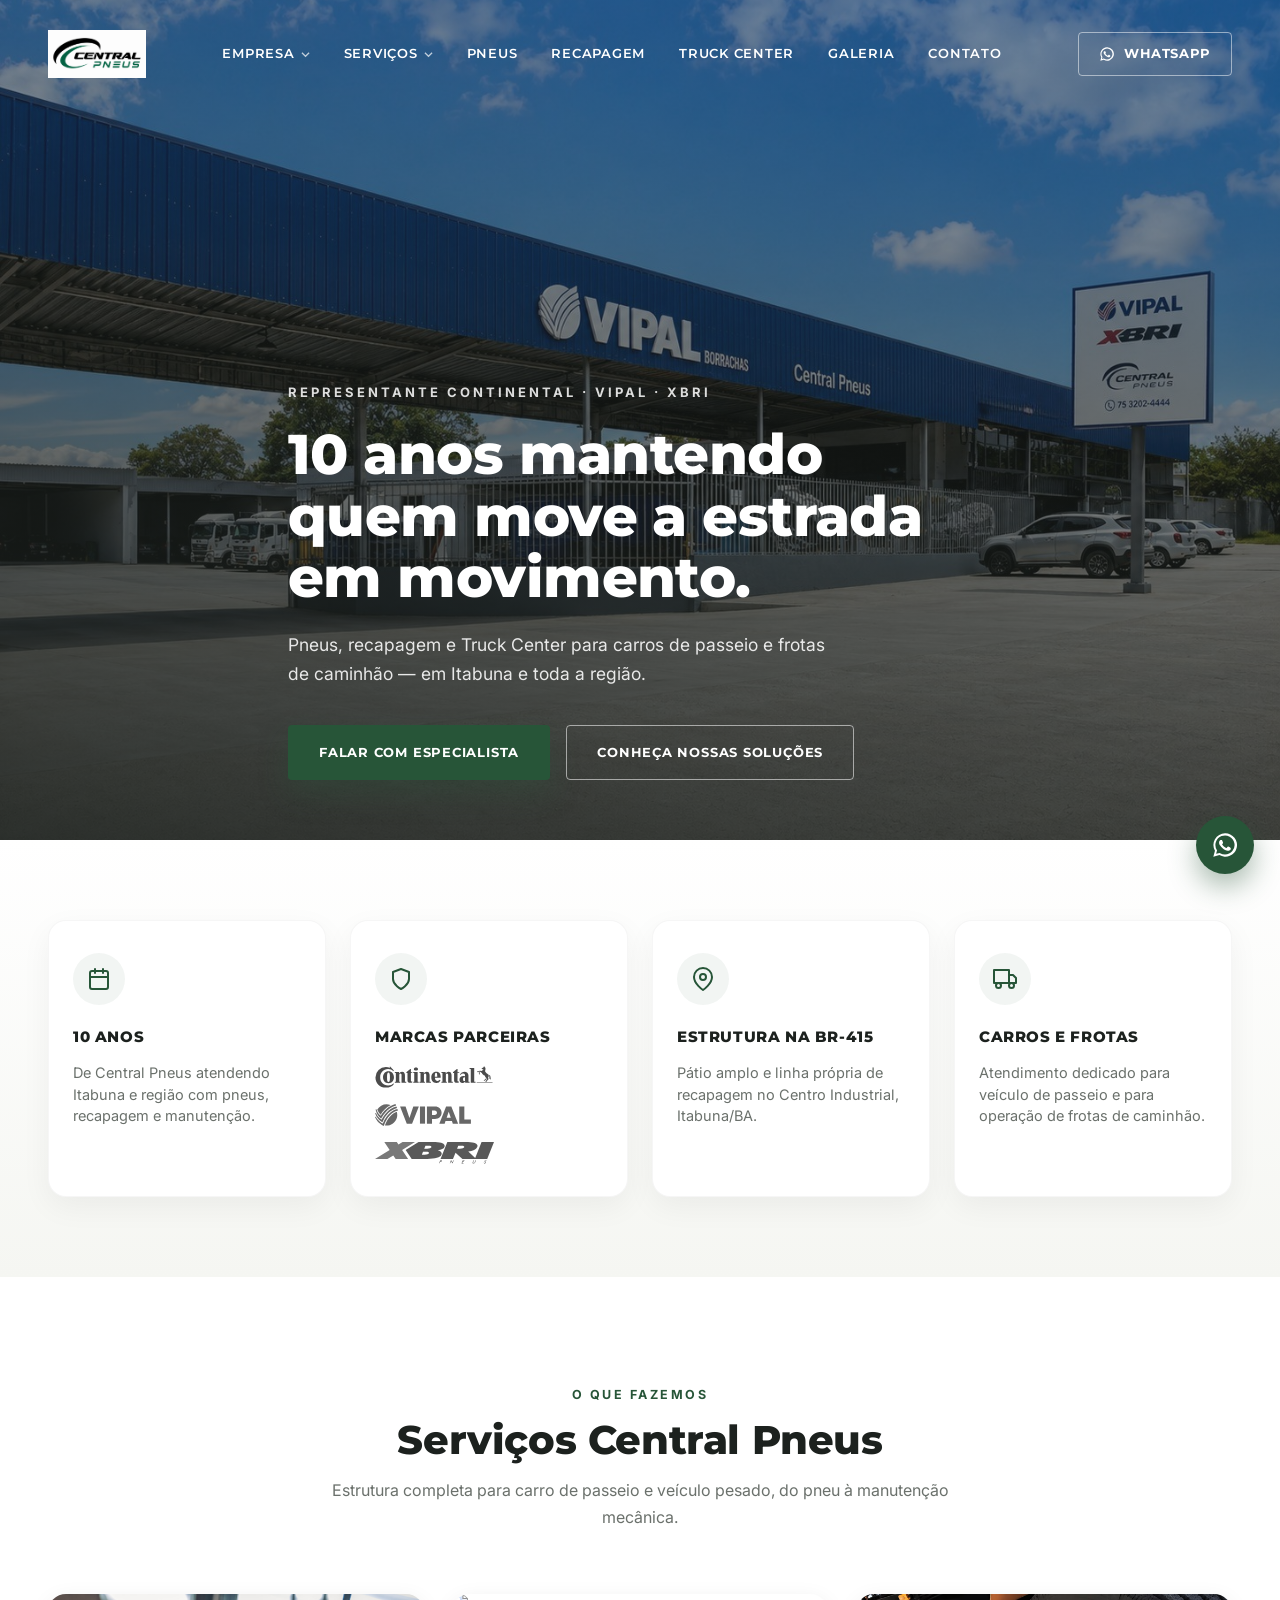
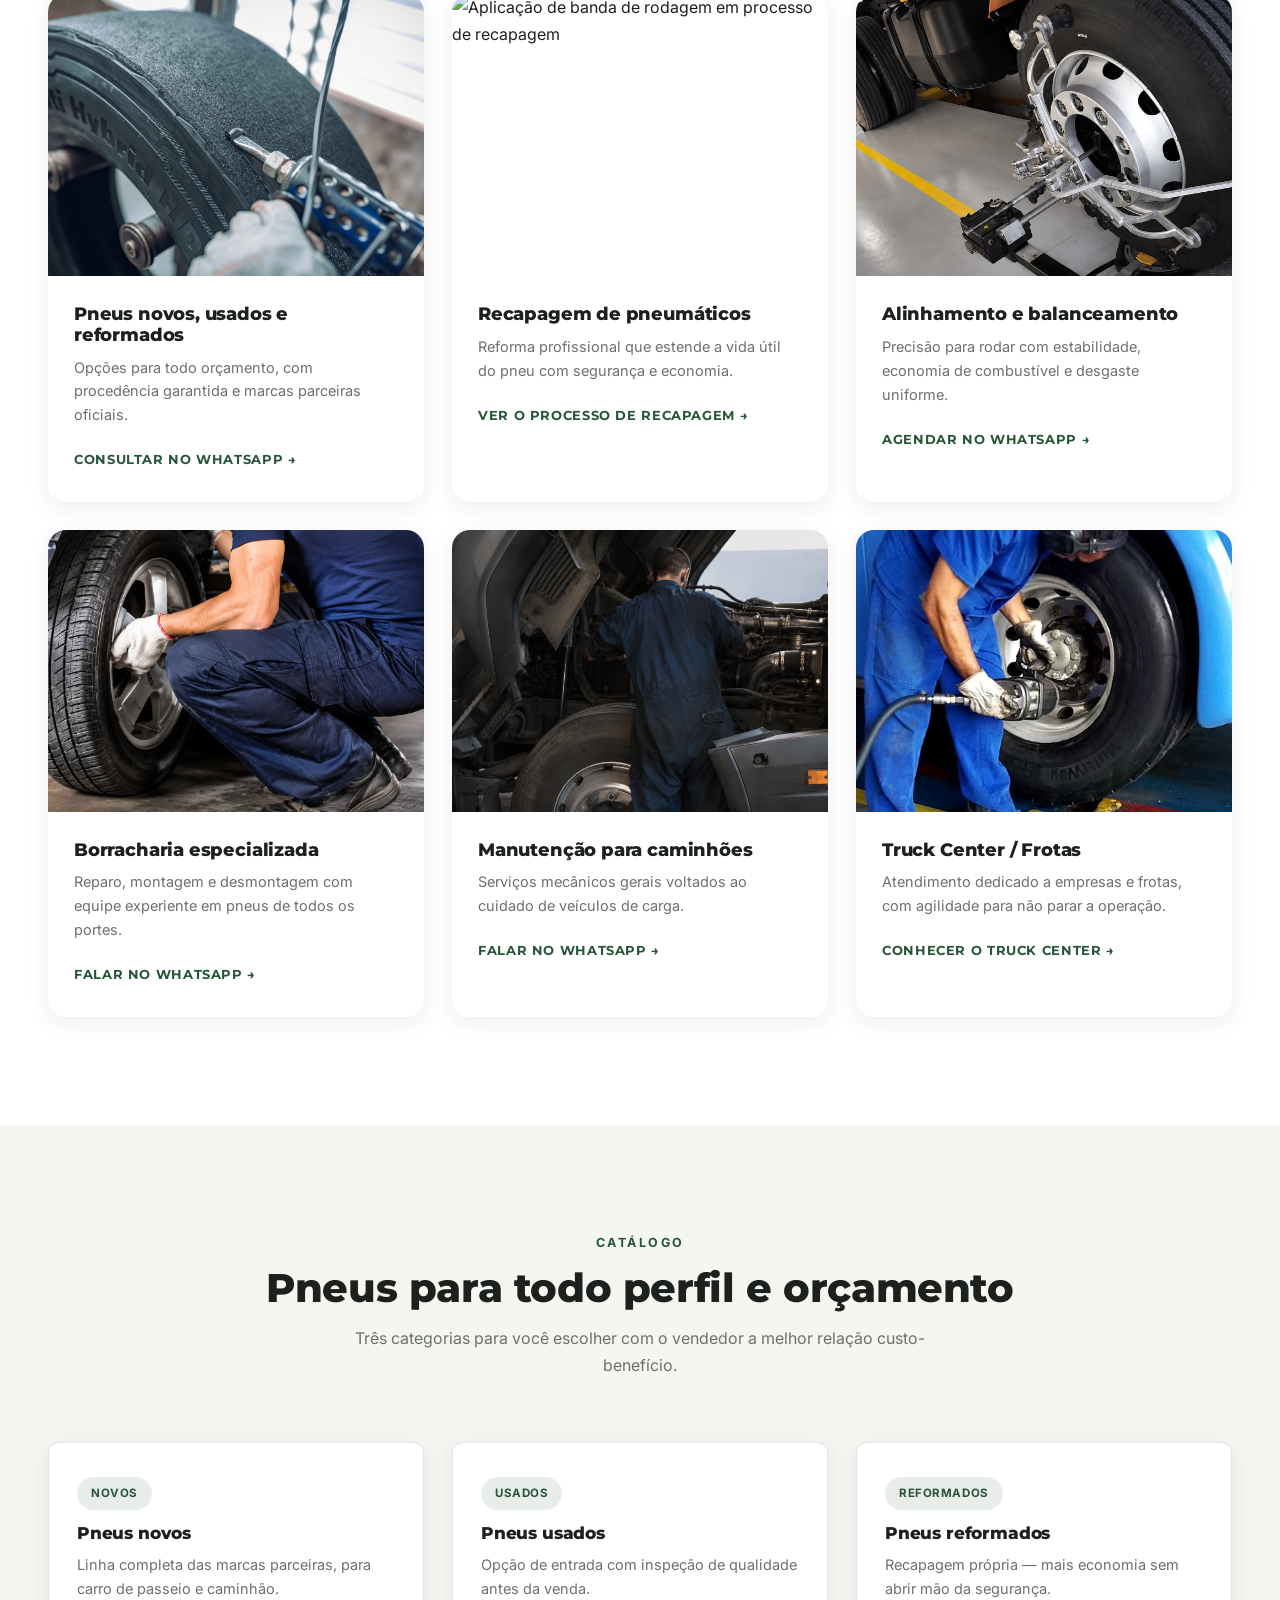
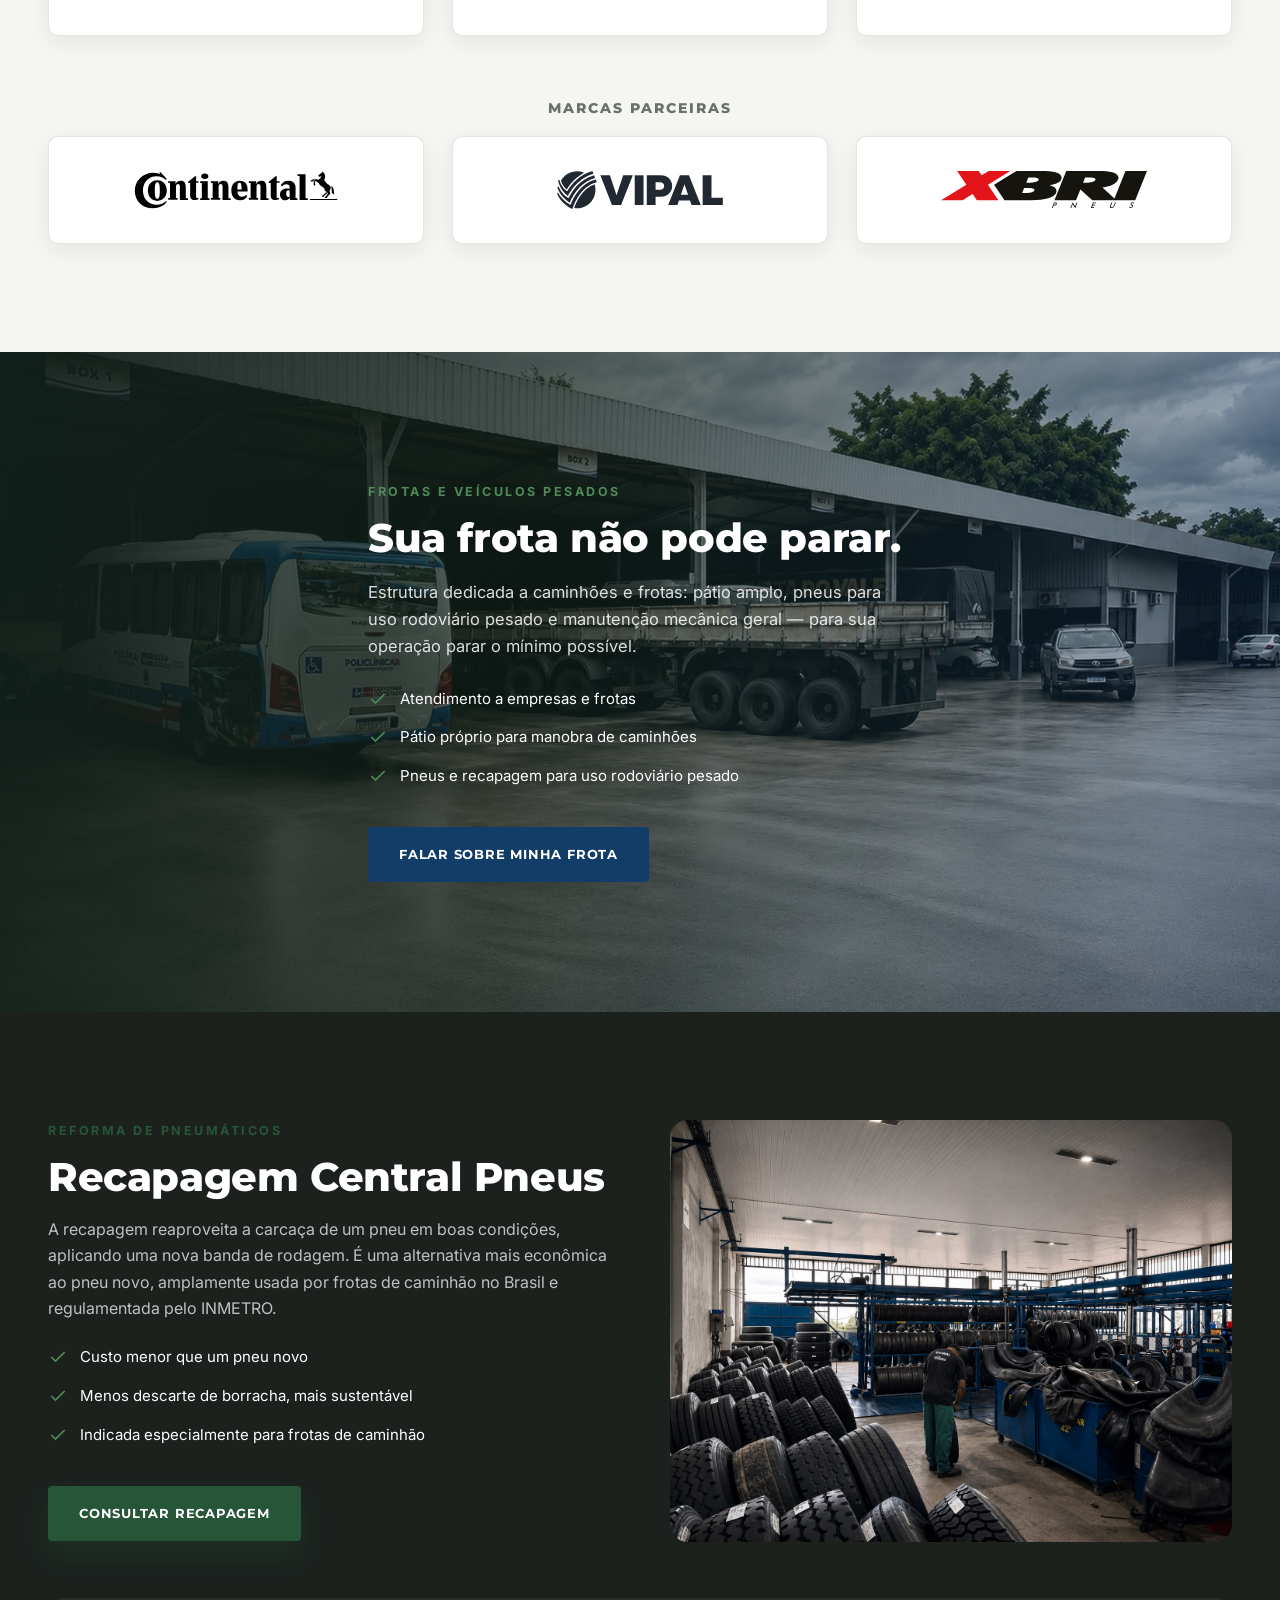
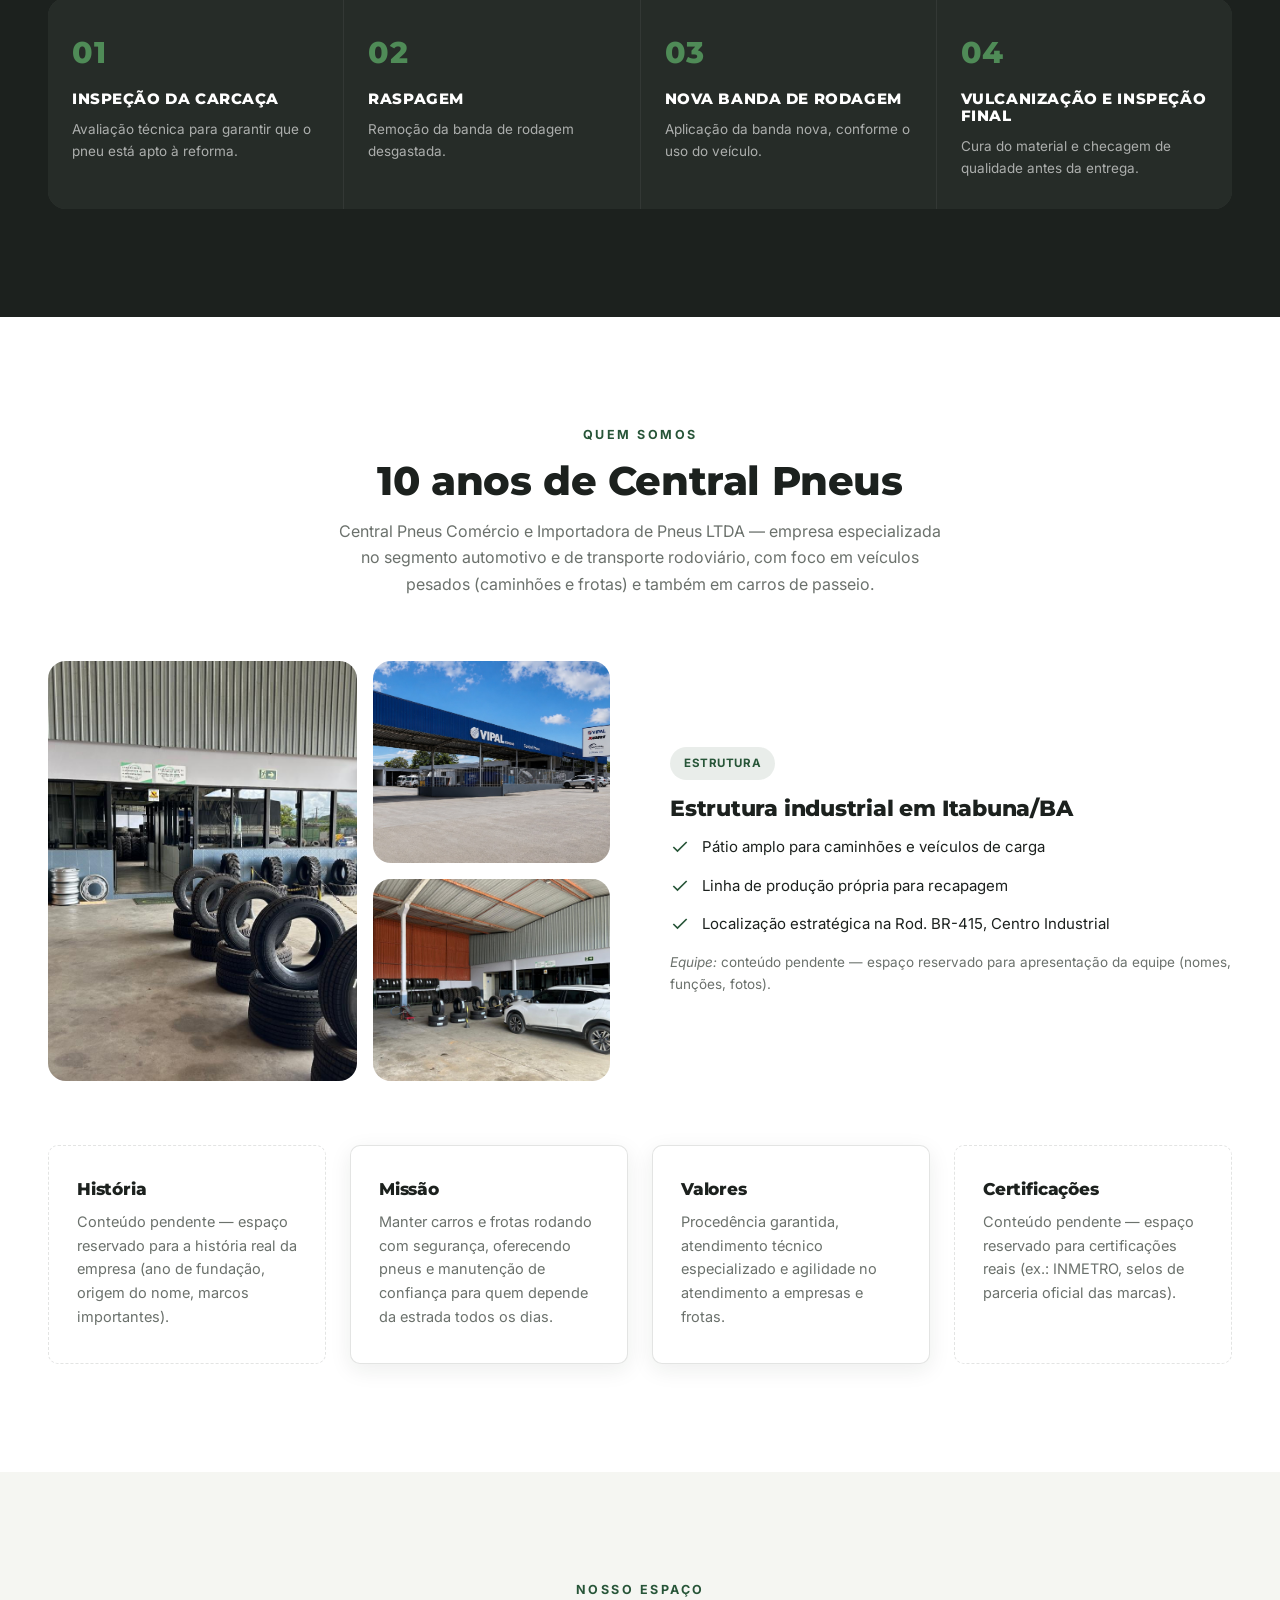
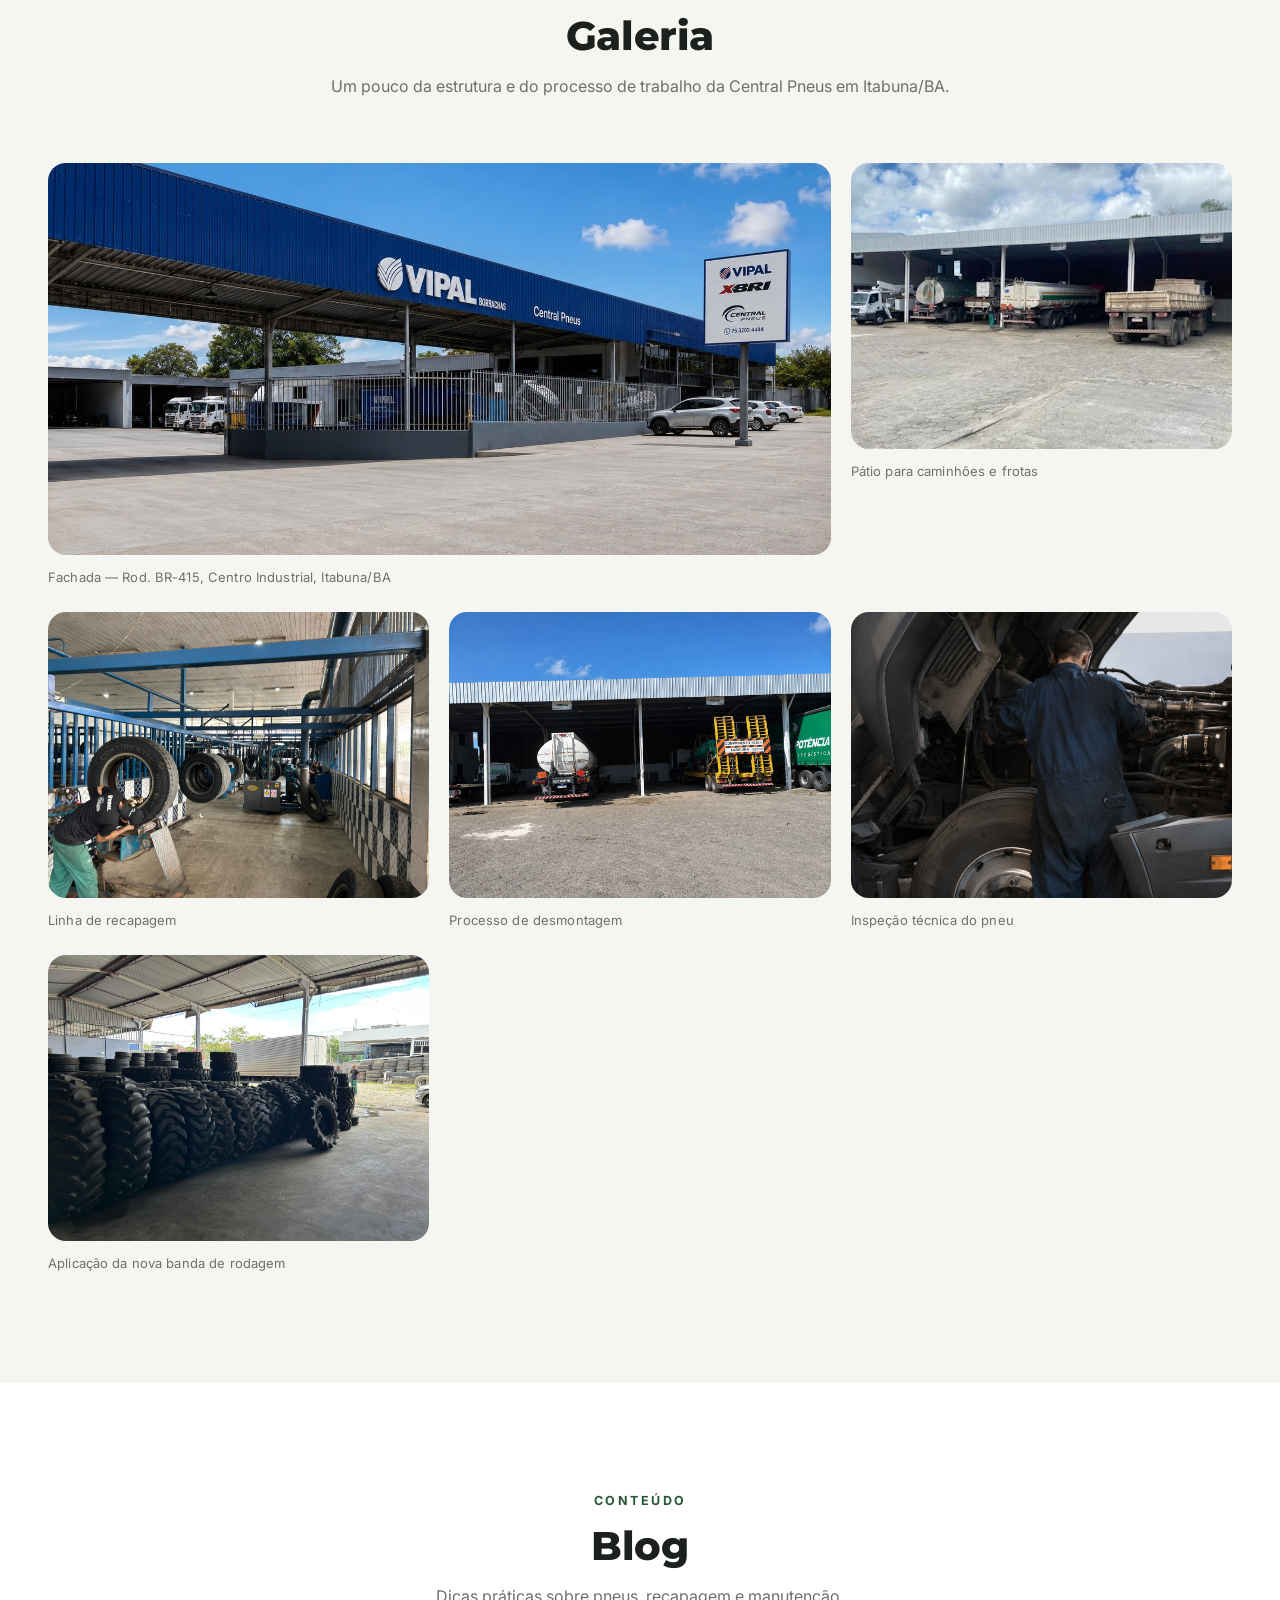
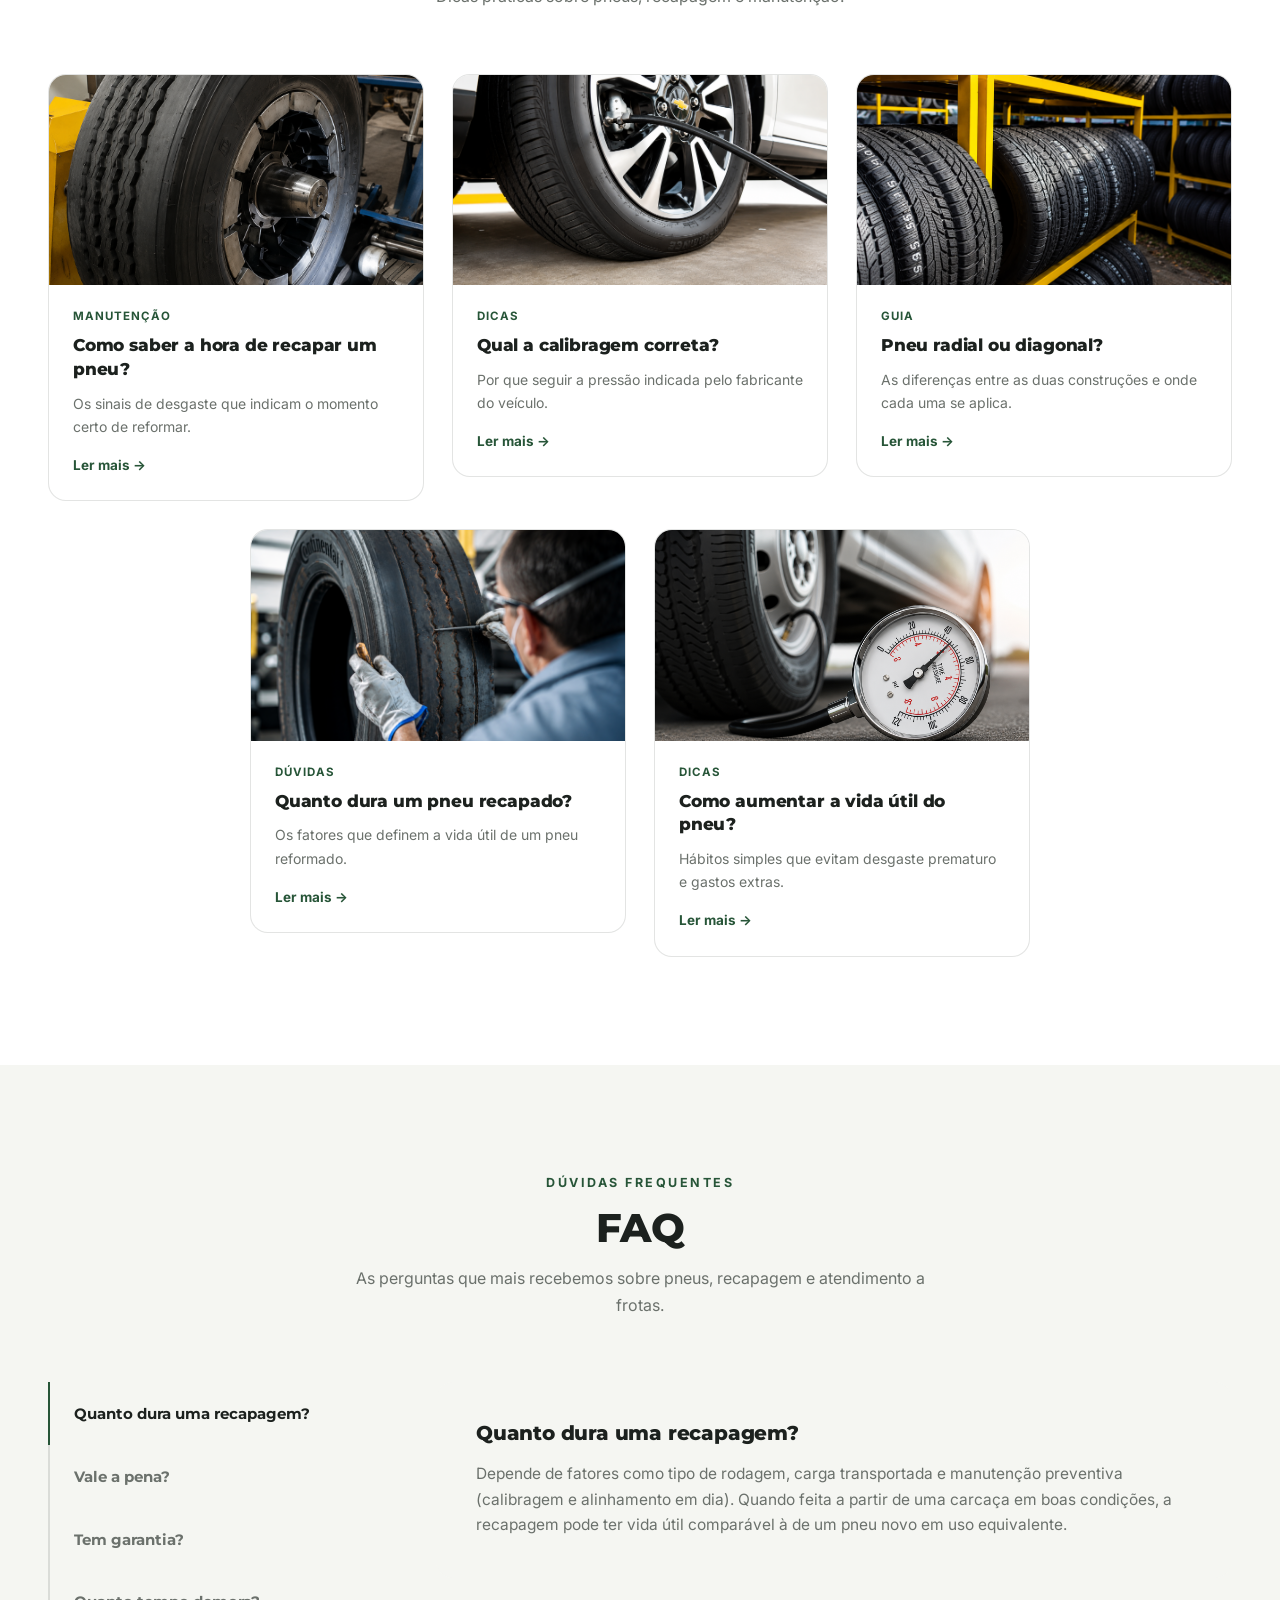
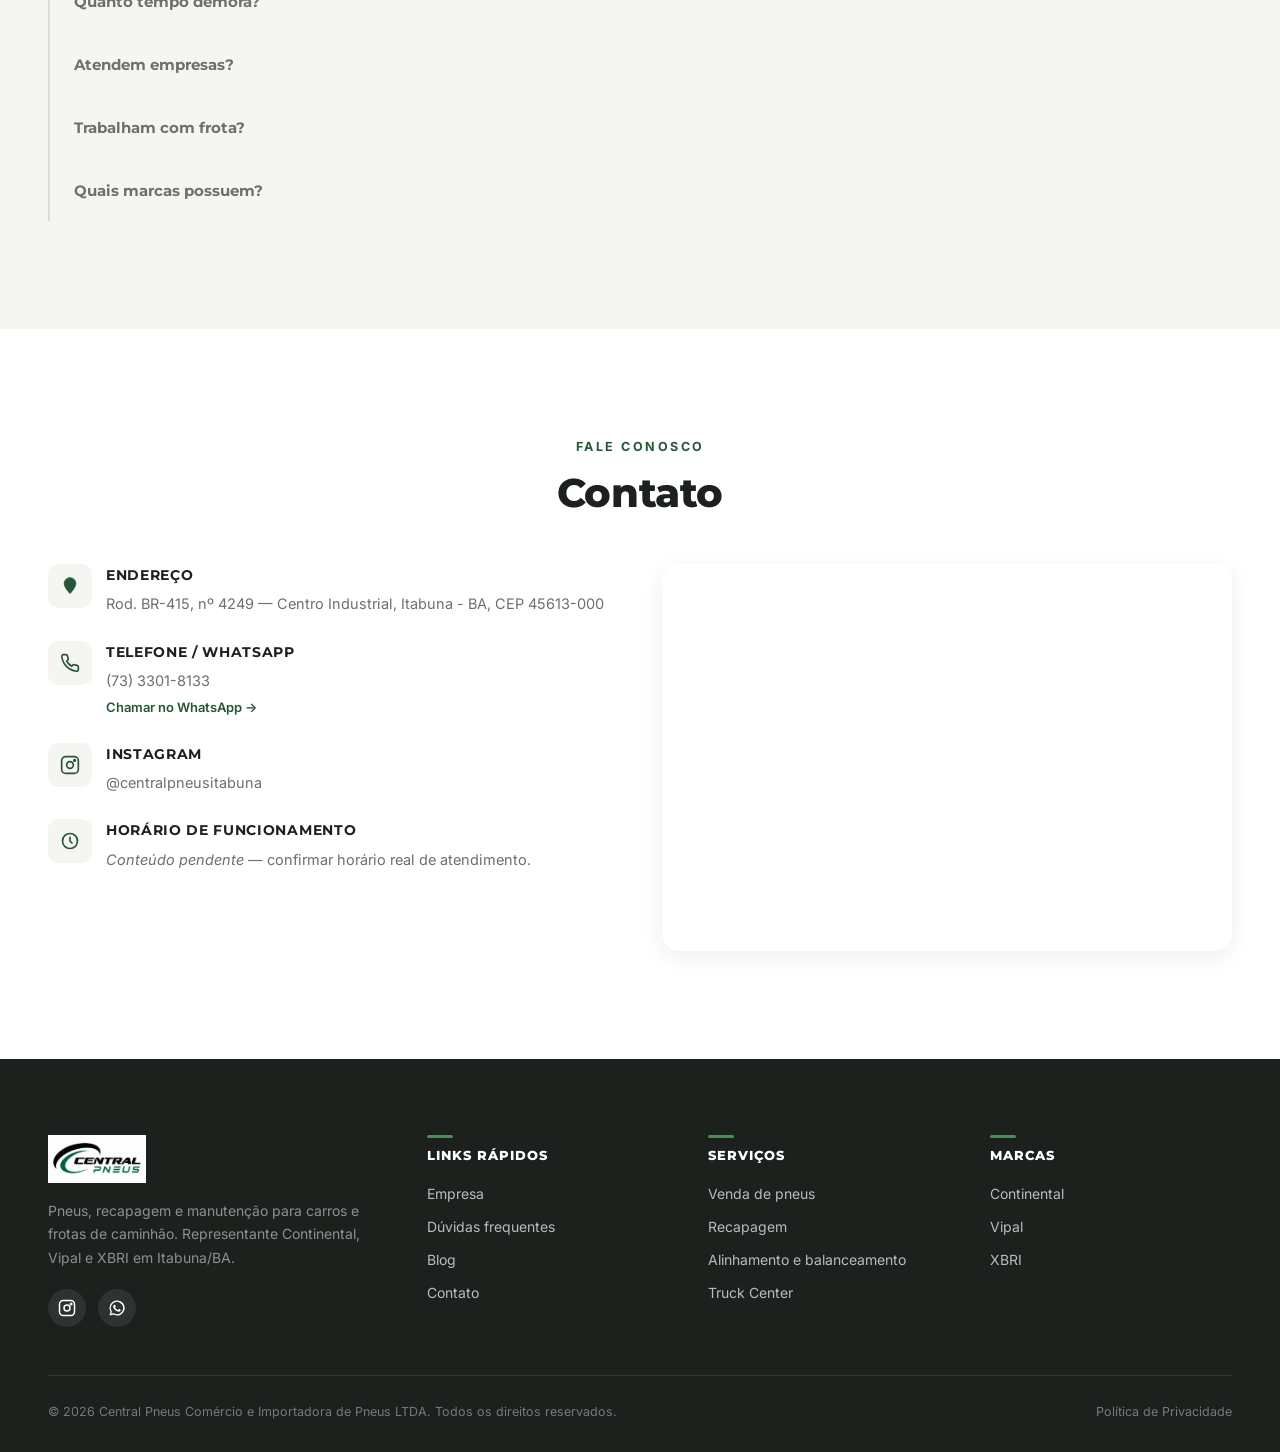
==== commit a5a0c213: "Troca imagem truck-wheel.jpg por vipal.png" ====
--- a/index.html
+++ b/index.html
@@ -147,7 +147,7 @@
         </div>
       </div>
       <div class="service-block">
-        <div class="service-media"><img src="images/servicos/truck-wheel.jpg" alt="Aplicação de banda de rodagem em processo de recapagem" loading="lazy"></div>
+        <div class="service-media"><img src="images/vipal.png" alt="Aplicação de banda de rodagem em processo de recapagem" loading="lazy"></div>
         <div class="service-body">
           <h3>Recapagem de pneumáticos</h3>
           <p>Reforma profissional que estende a vida útil do pneu com segurança e economia.</p>
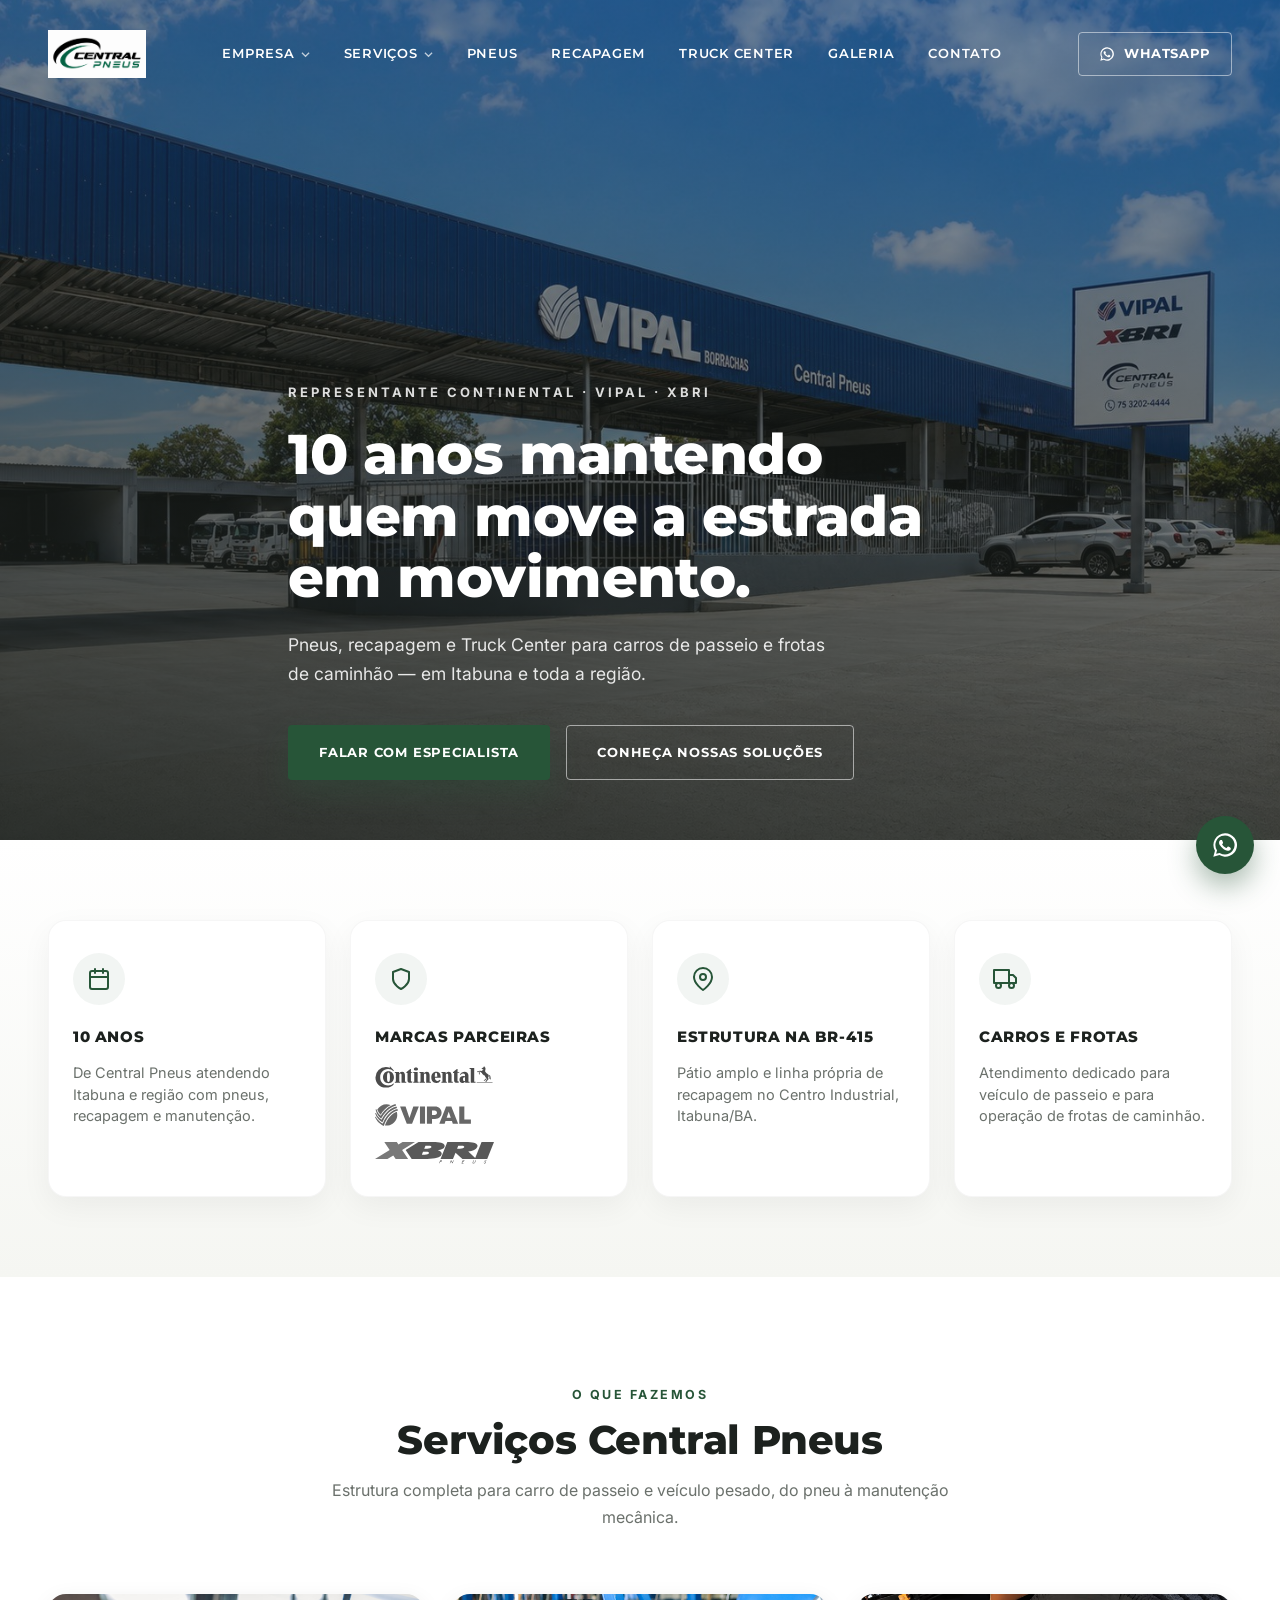
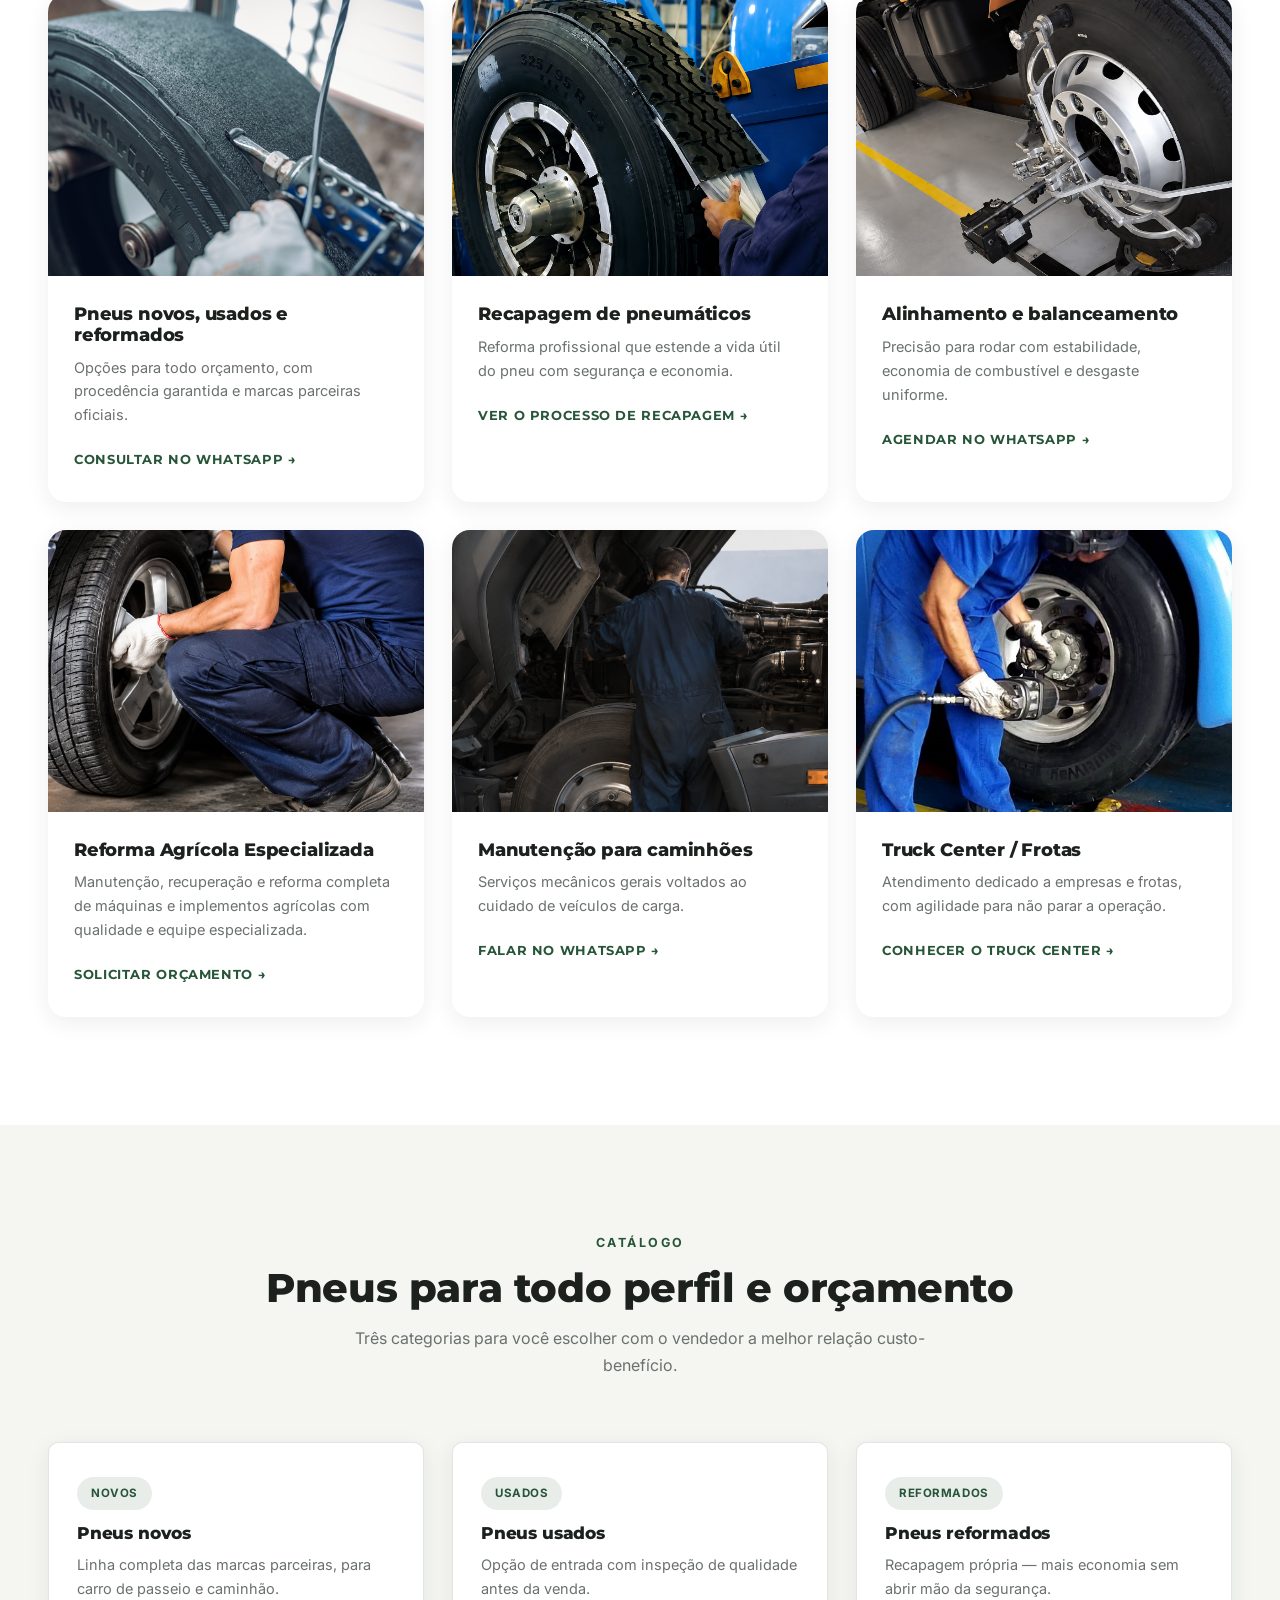
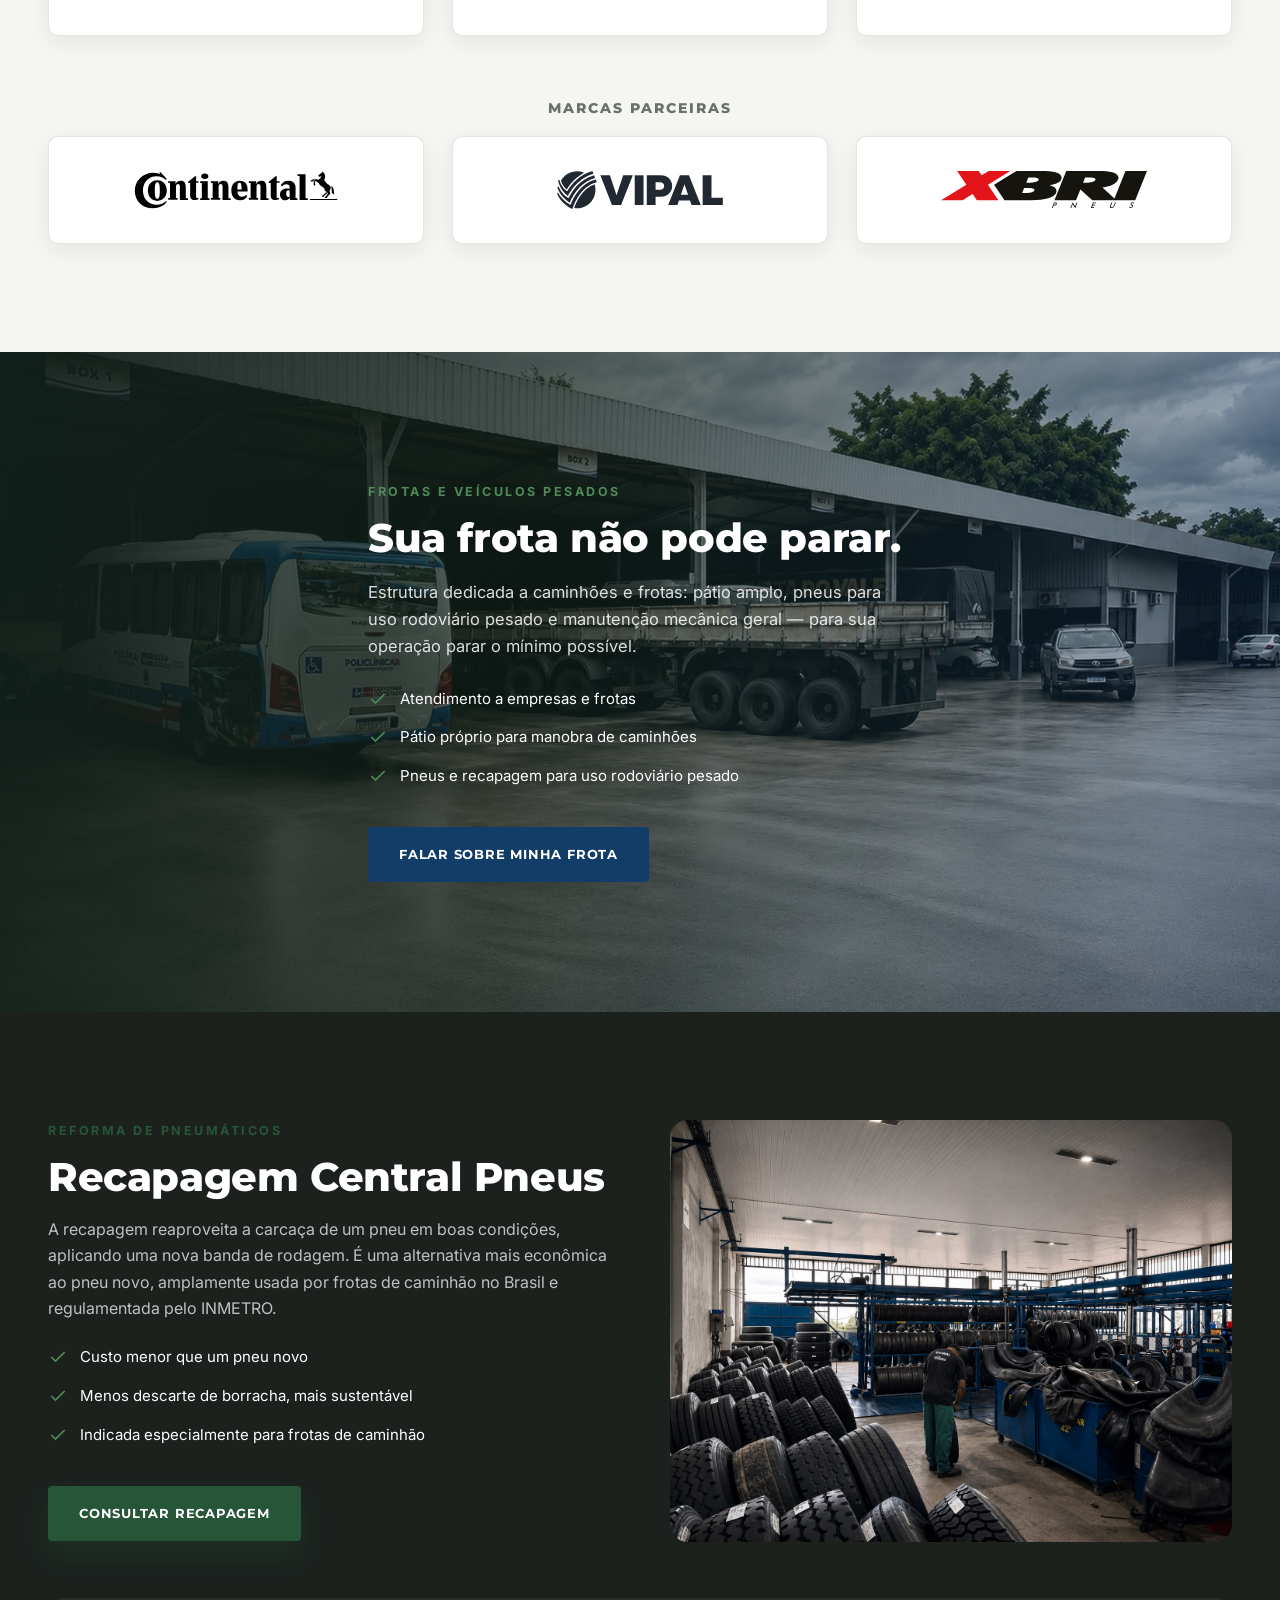
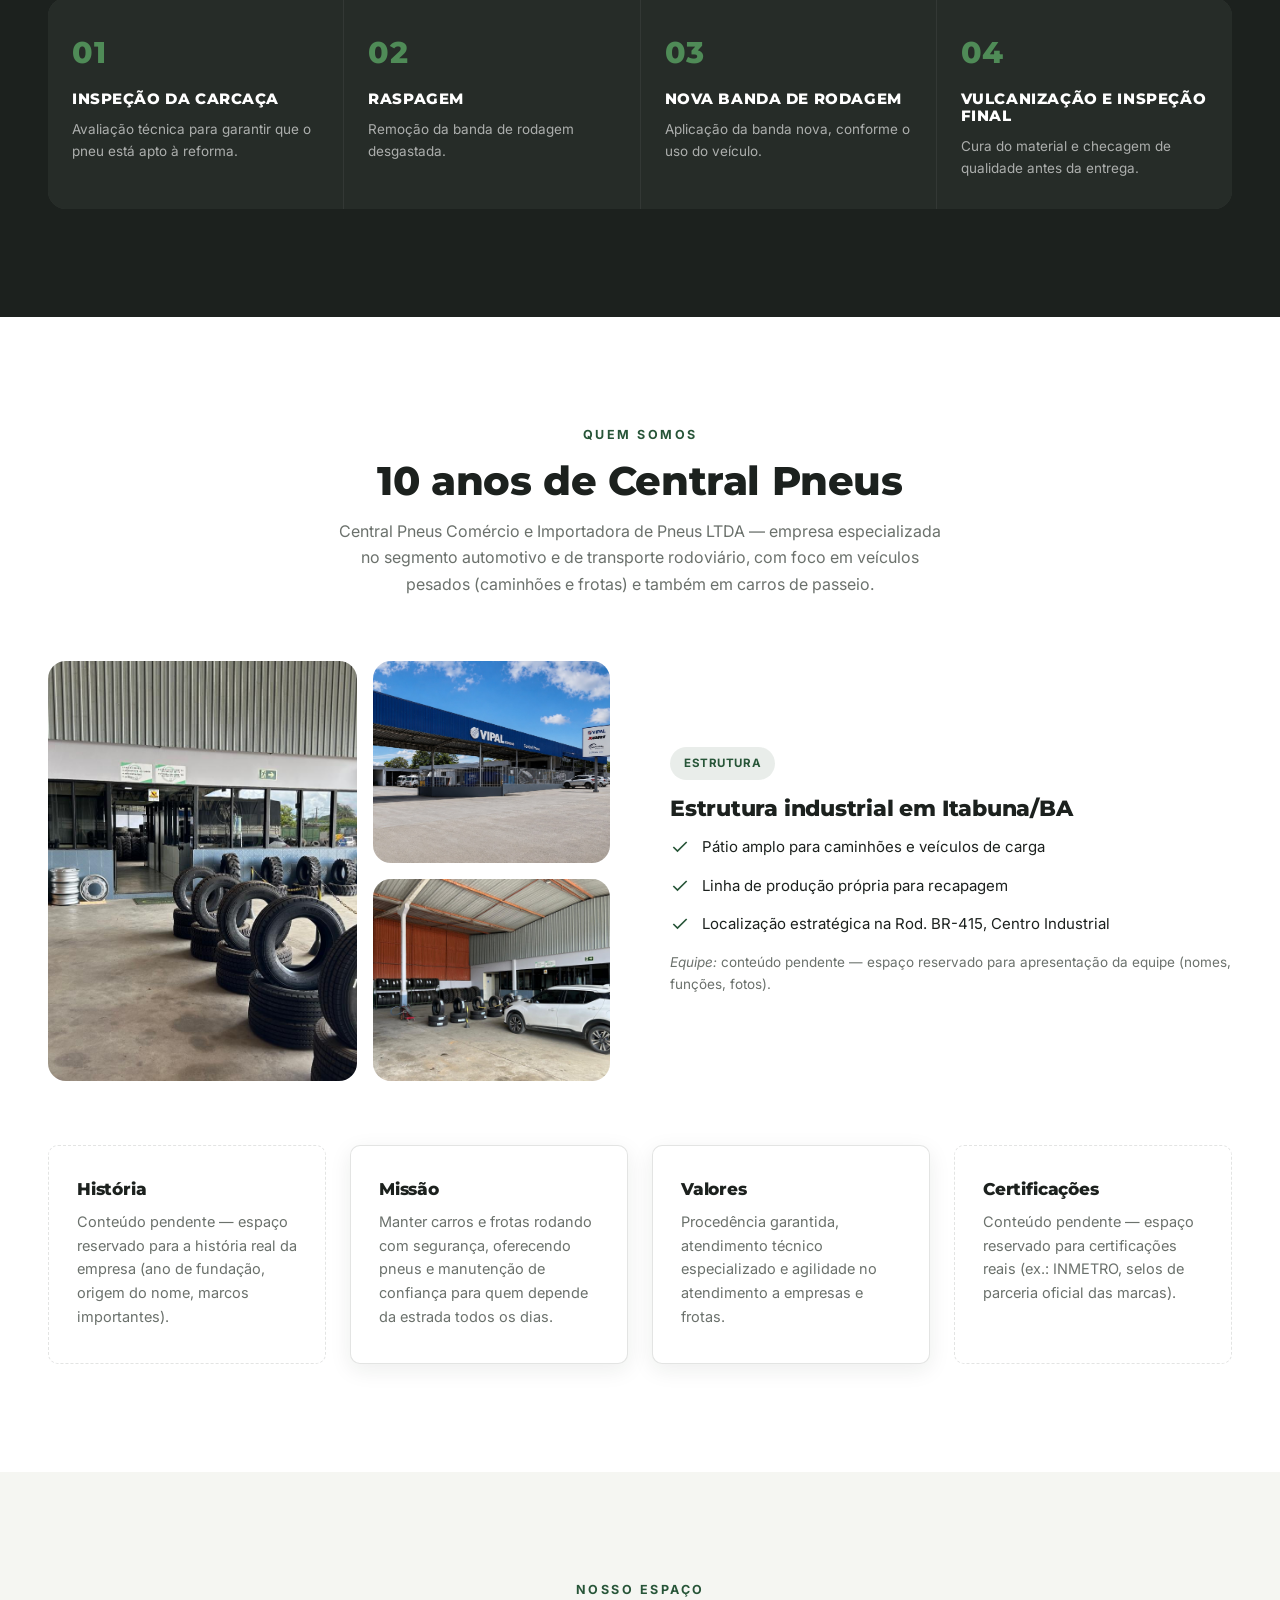
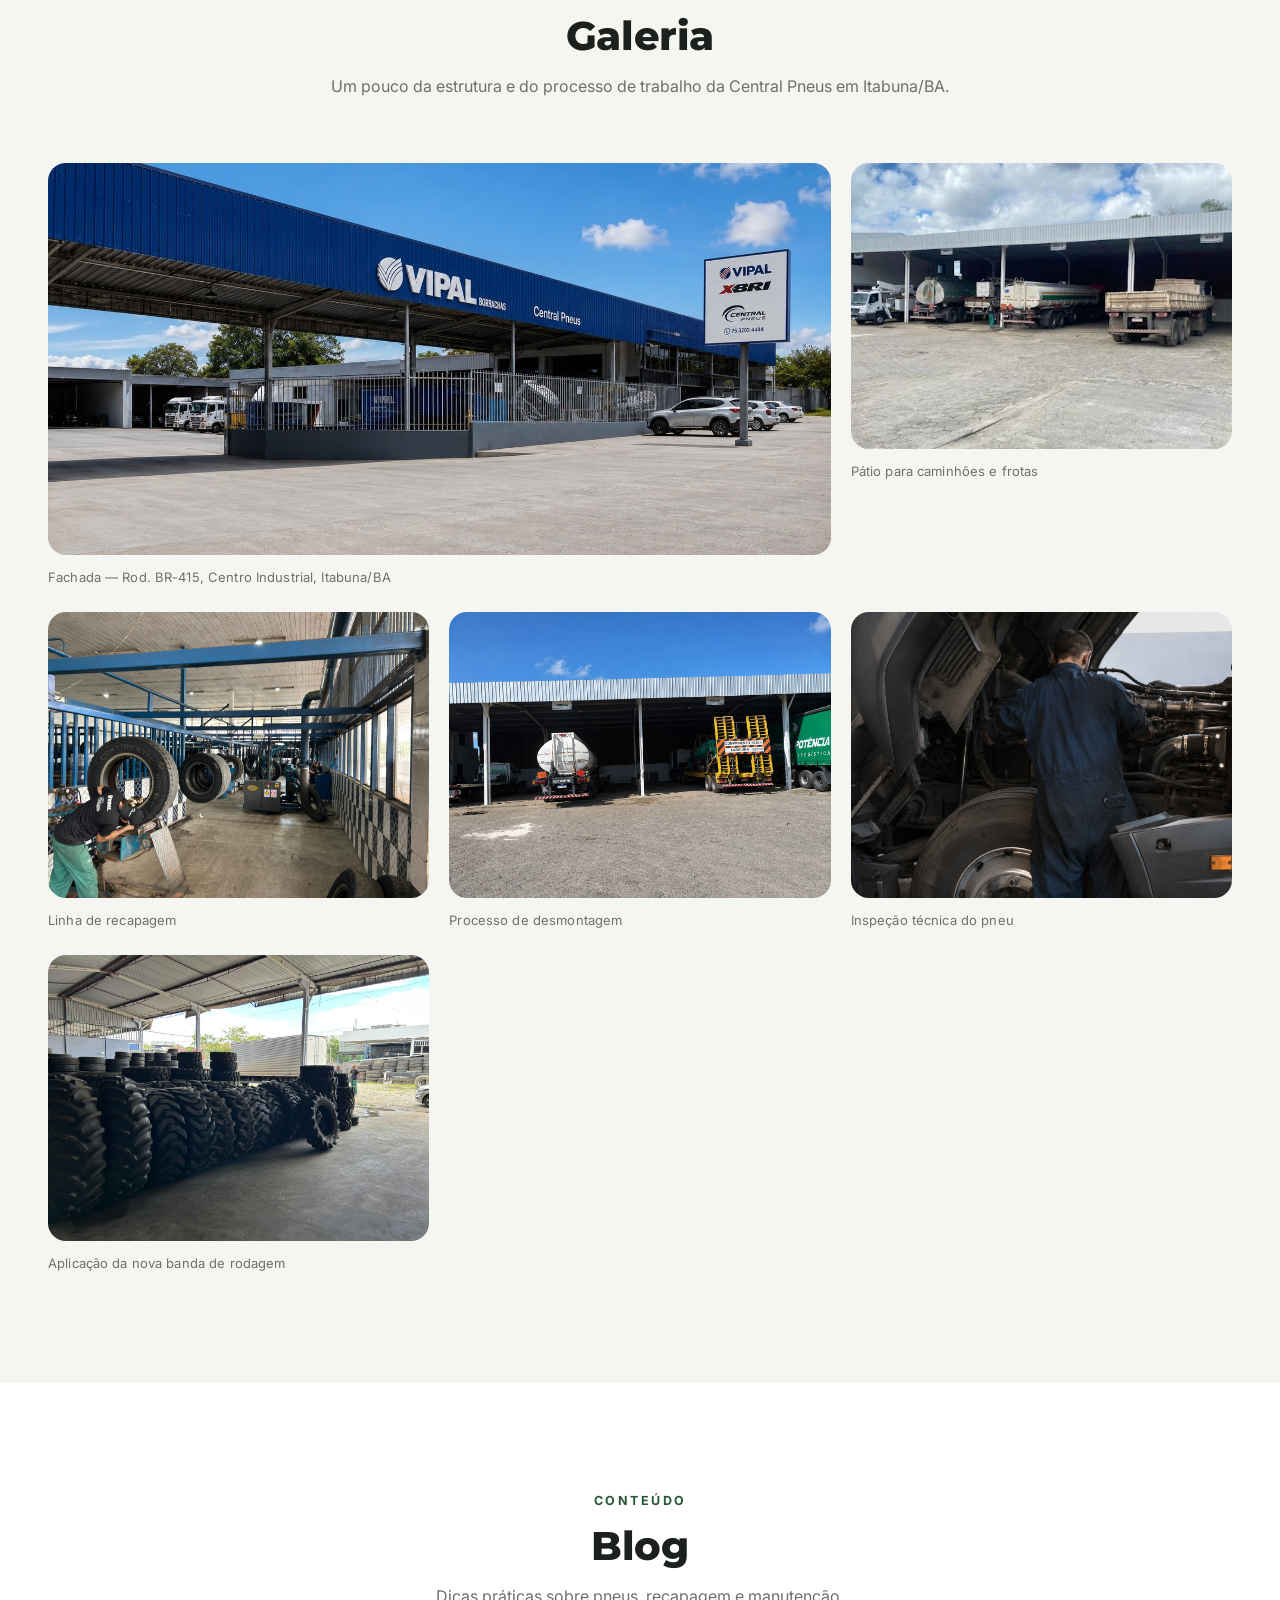
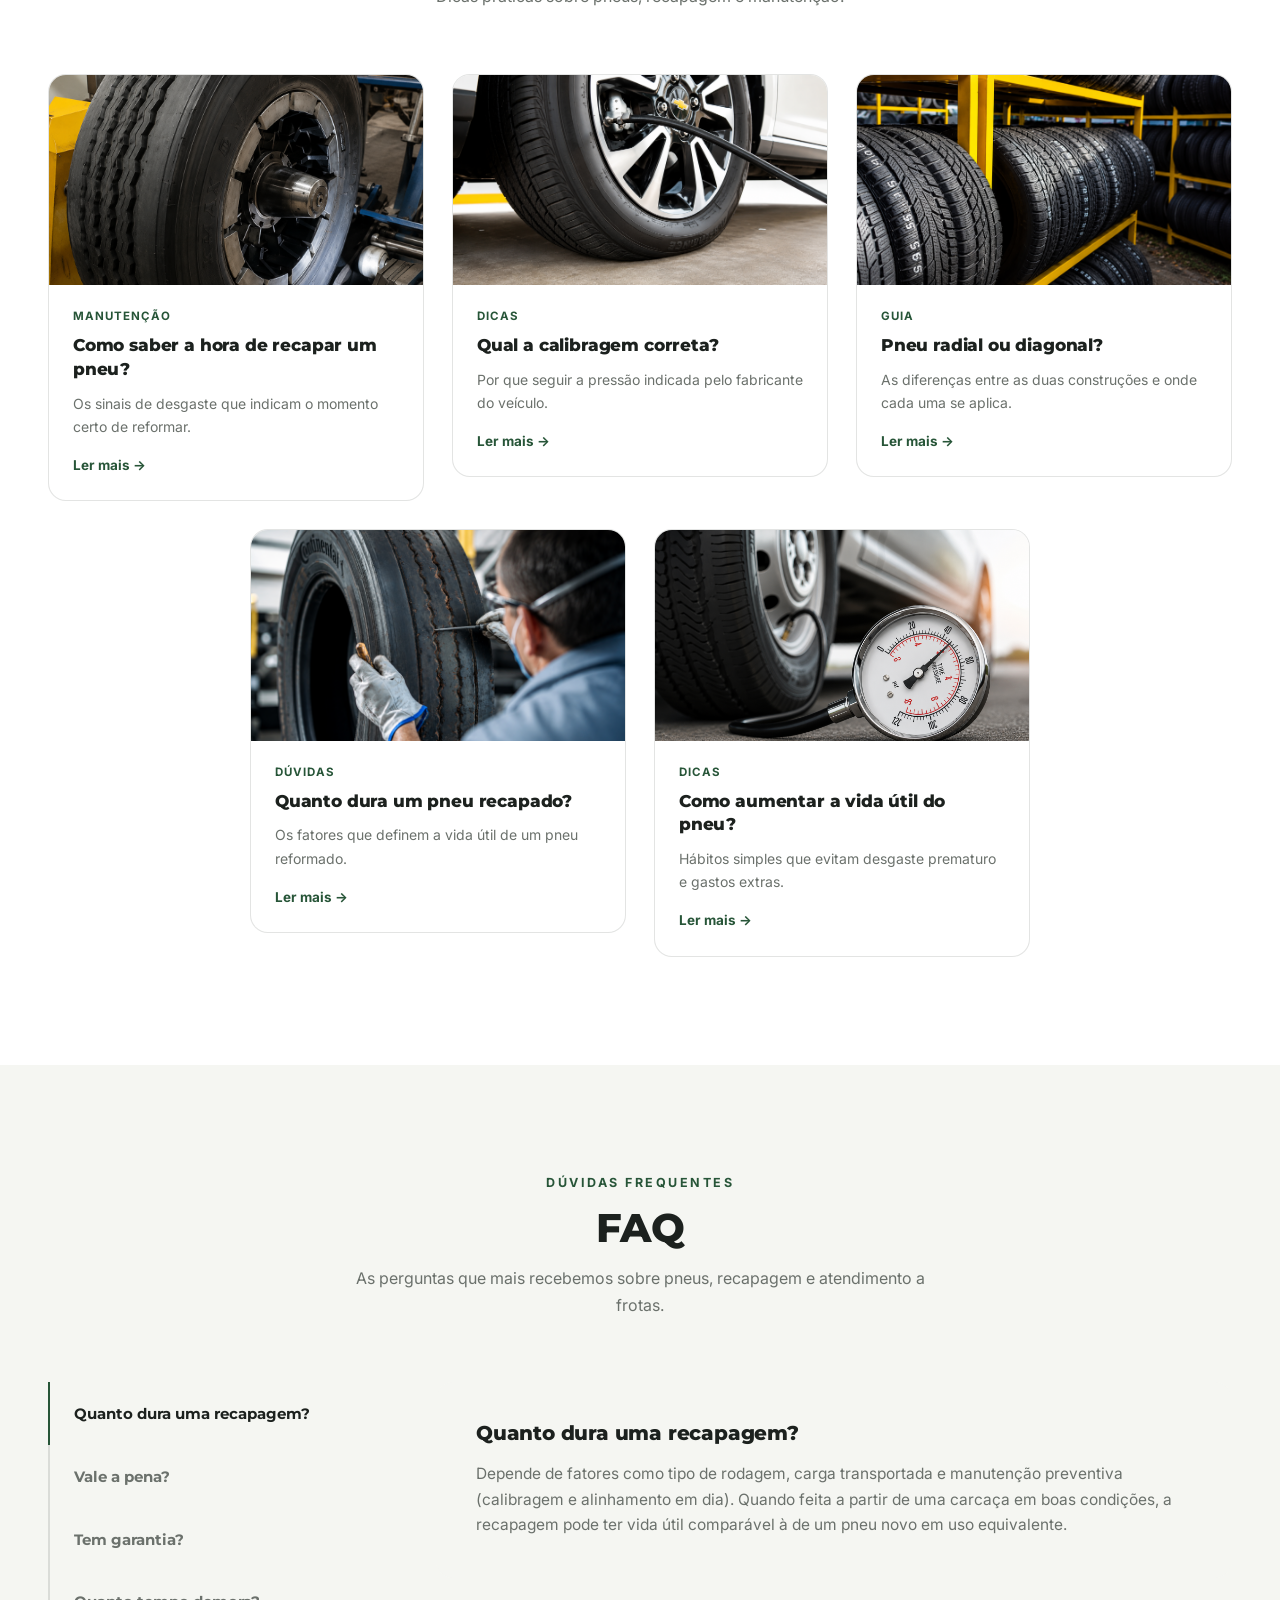
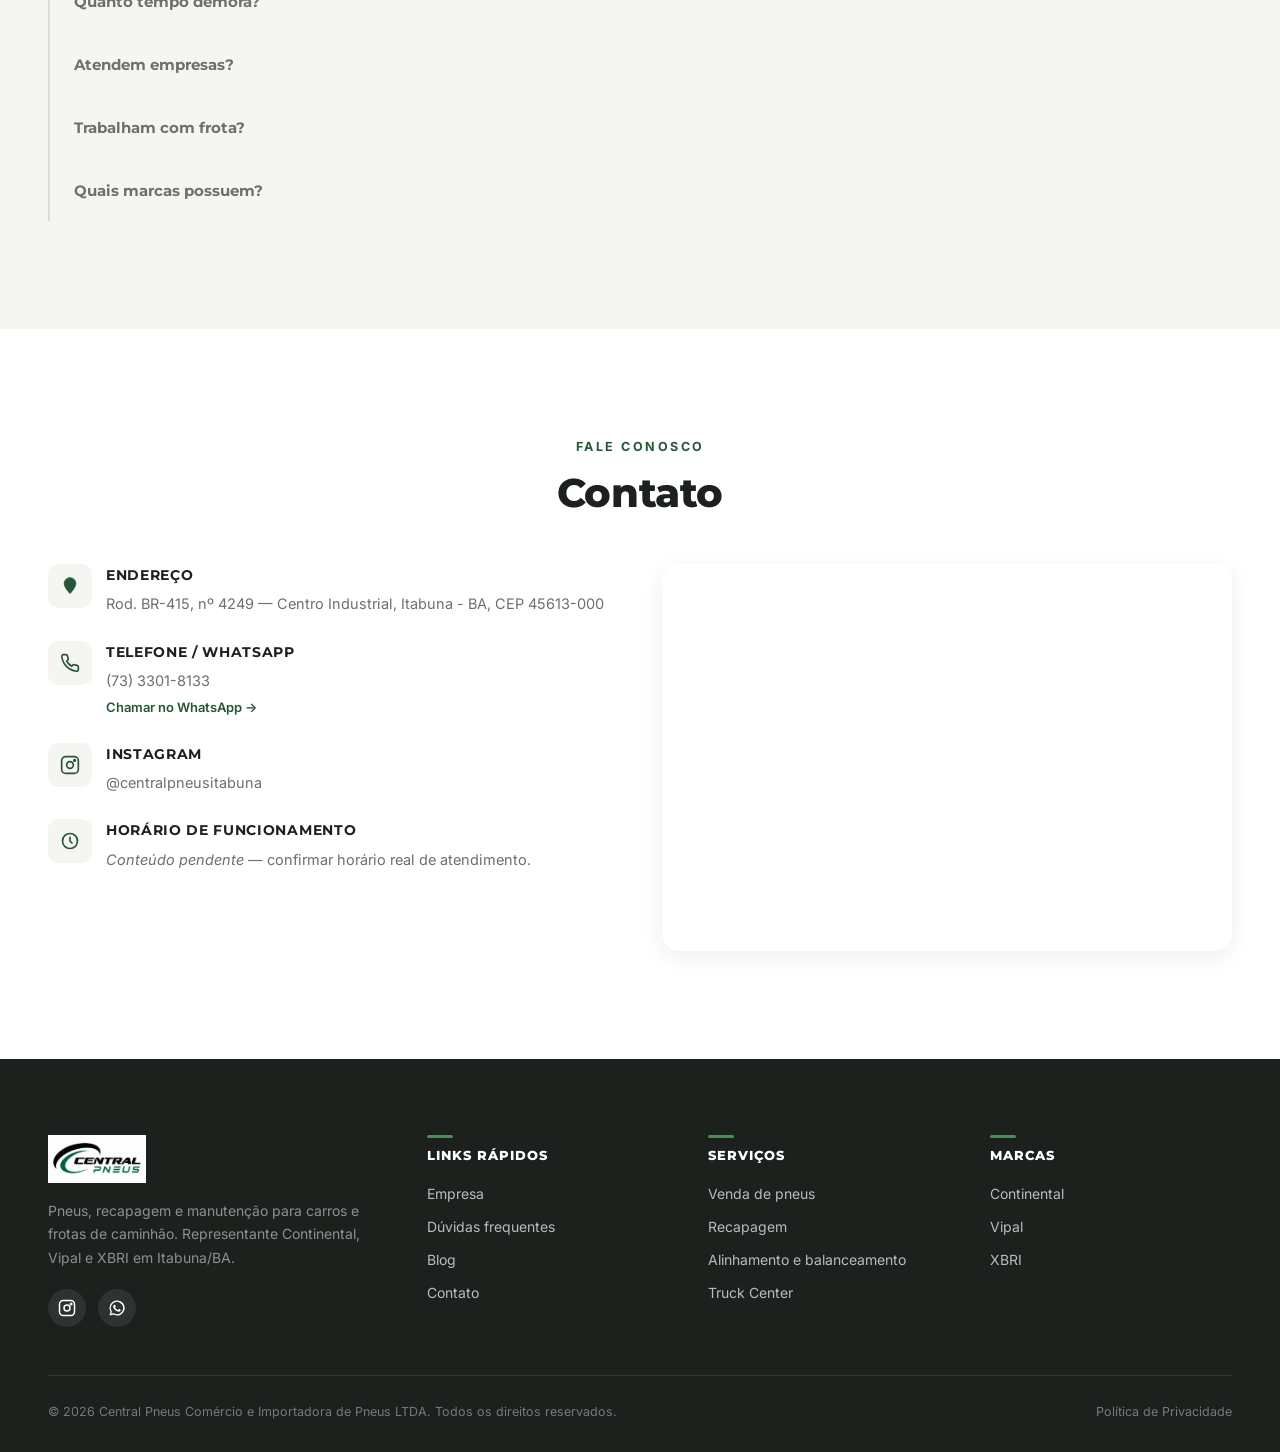
==== commit 71aba452: "Update service section to Reforma Agricola Especializada" ====
--- a/index.html
+++ b/index.html
@@ -36,7 +36,7 @@
             <a href="#servicos">Pneus novos, usados e reformados</a>
             <a href="#servicos">Recapagem de pneumáticos</a>
             <a href="#servicos">Alinhamento e balanceamento</a>
-            <a href="#servicos">Borracharia especializada</a>
+            <a href="#servicos">Reforma Agrícola Especializada</a>
             <a href="#servicos">Manutenção para caminhões</a>
             <a href="#truck-center">Truck Center / Frotas</a>
           </div>
@@ -165,9 +165,9 @@
       <div class="service-block">
         <div class="service-media"><img src="images/Borracharia especializada.png" alt="Desmontagem de pneu na borracharia especializada" loading="lazy"></div>
         <div class="service-body">
-          <h3>Borracharia especializada</h3>
-          <p>Reparo, montagem e desmontagem com equipe experiente em pneus de todos os portes.</p>
-          <a class="service-link" href="https://wa.me/557333018133?text=Ol%C3%A1!%20Preciso%20de%20servi%C3%A7o%20de%20borracharia." target="_blank" rel="noopener">Falar no WhatsApp →</a>
+          <h3>Reforma Agrícola Especializada</h3>
+          <p>Manutenção, recuperação e reforma completa de máquinas e implementos agrícolas com qualidade e equipe especializada.</p>
+          <a class="service-link" href="https://wa.me/557333018133?text=Ol%C3%A1!%20Gostaria%20de%20solicitar%20um%20or%C3%A7amento." target="_blank" rel="noopener">Solicitar orçamento →</a>
         </div>
       </div>
       <div class="service-block">
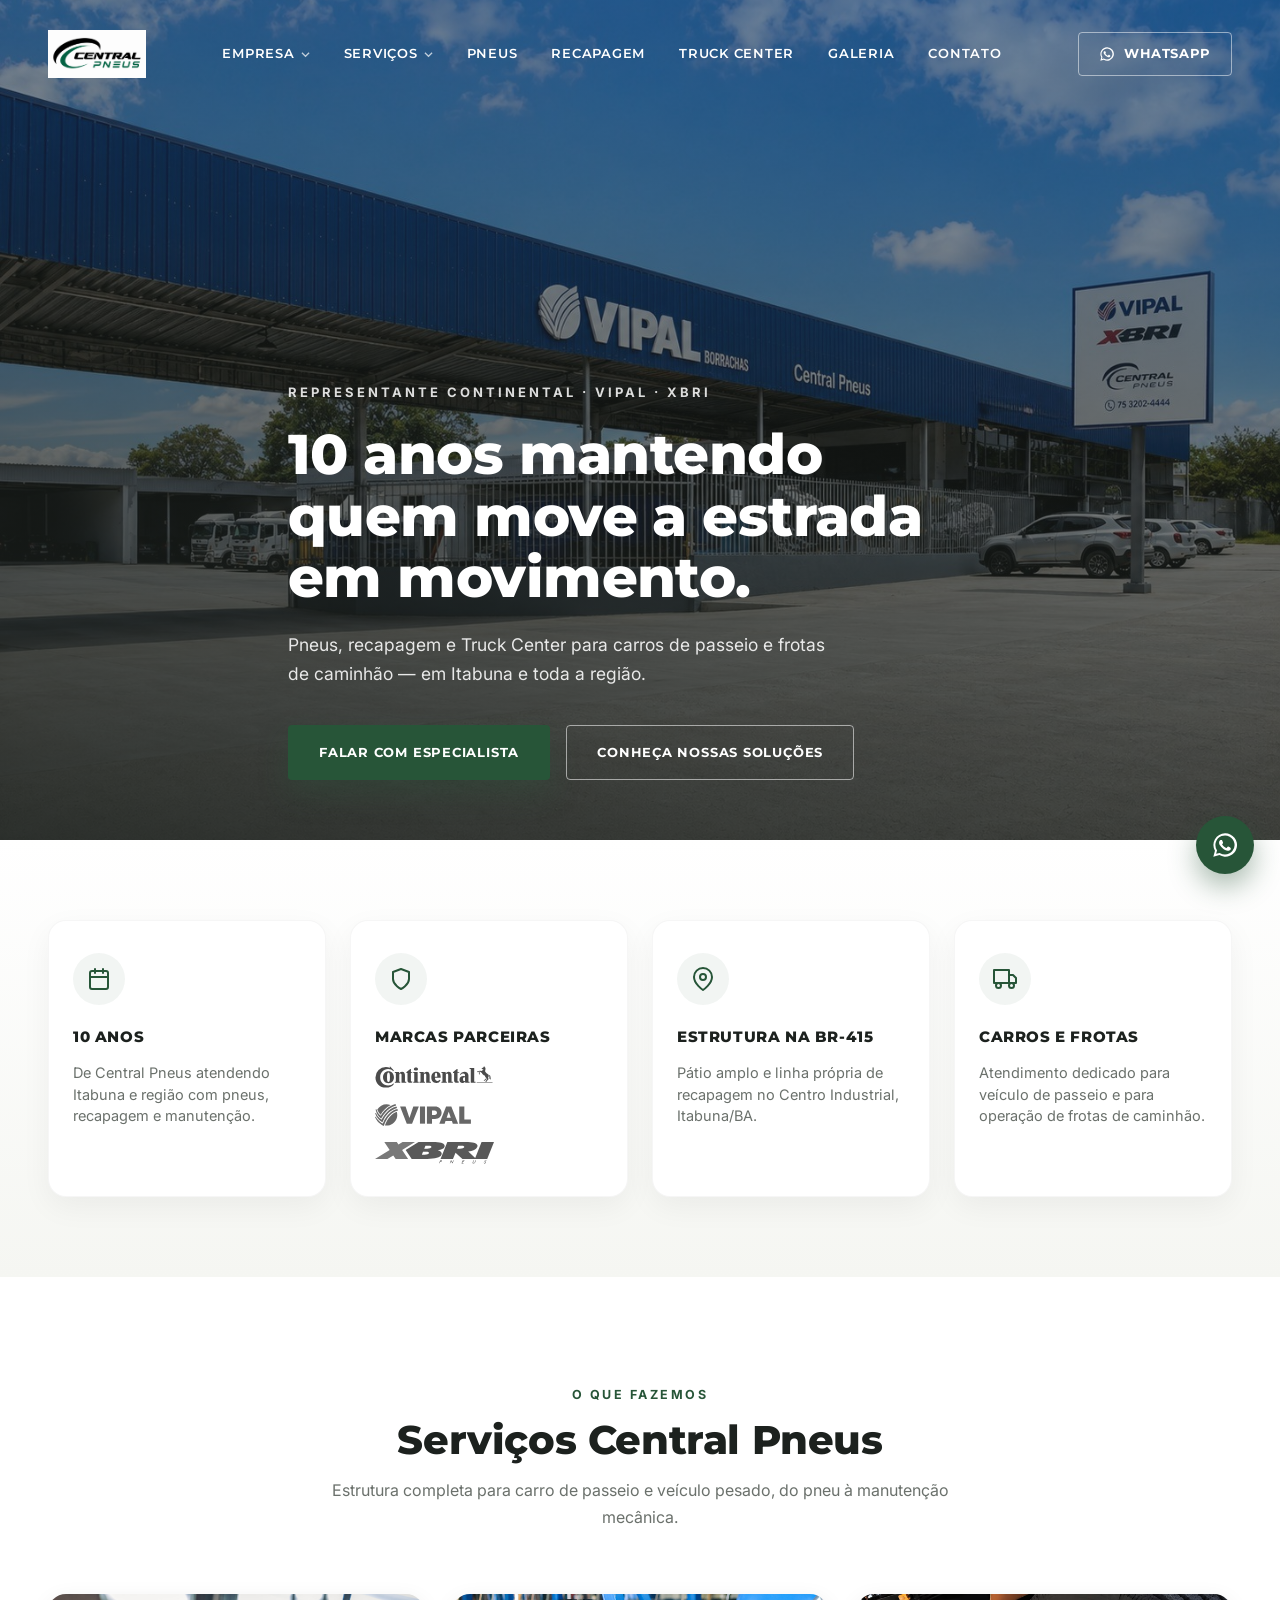
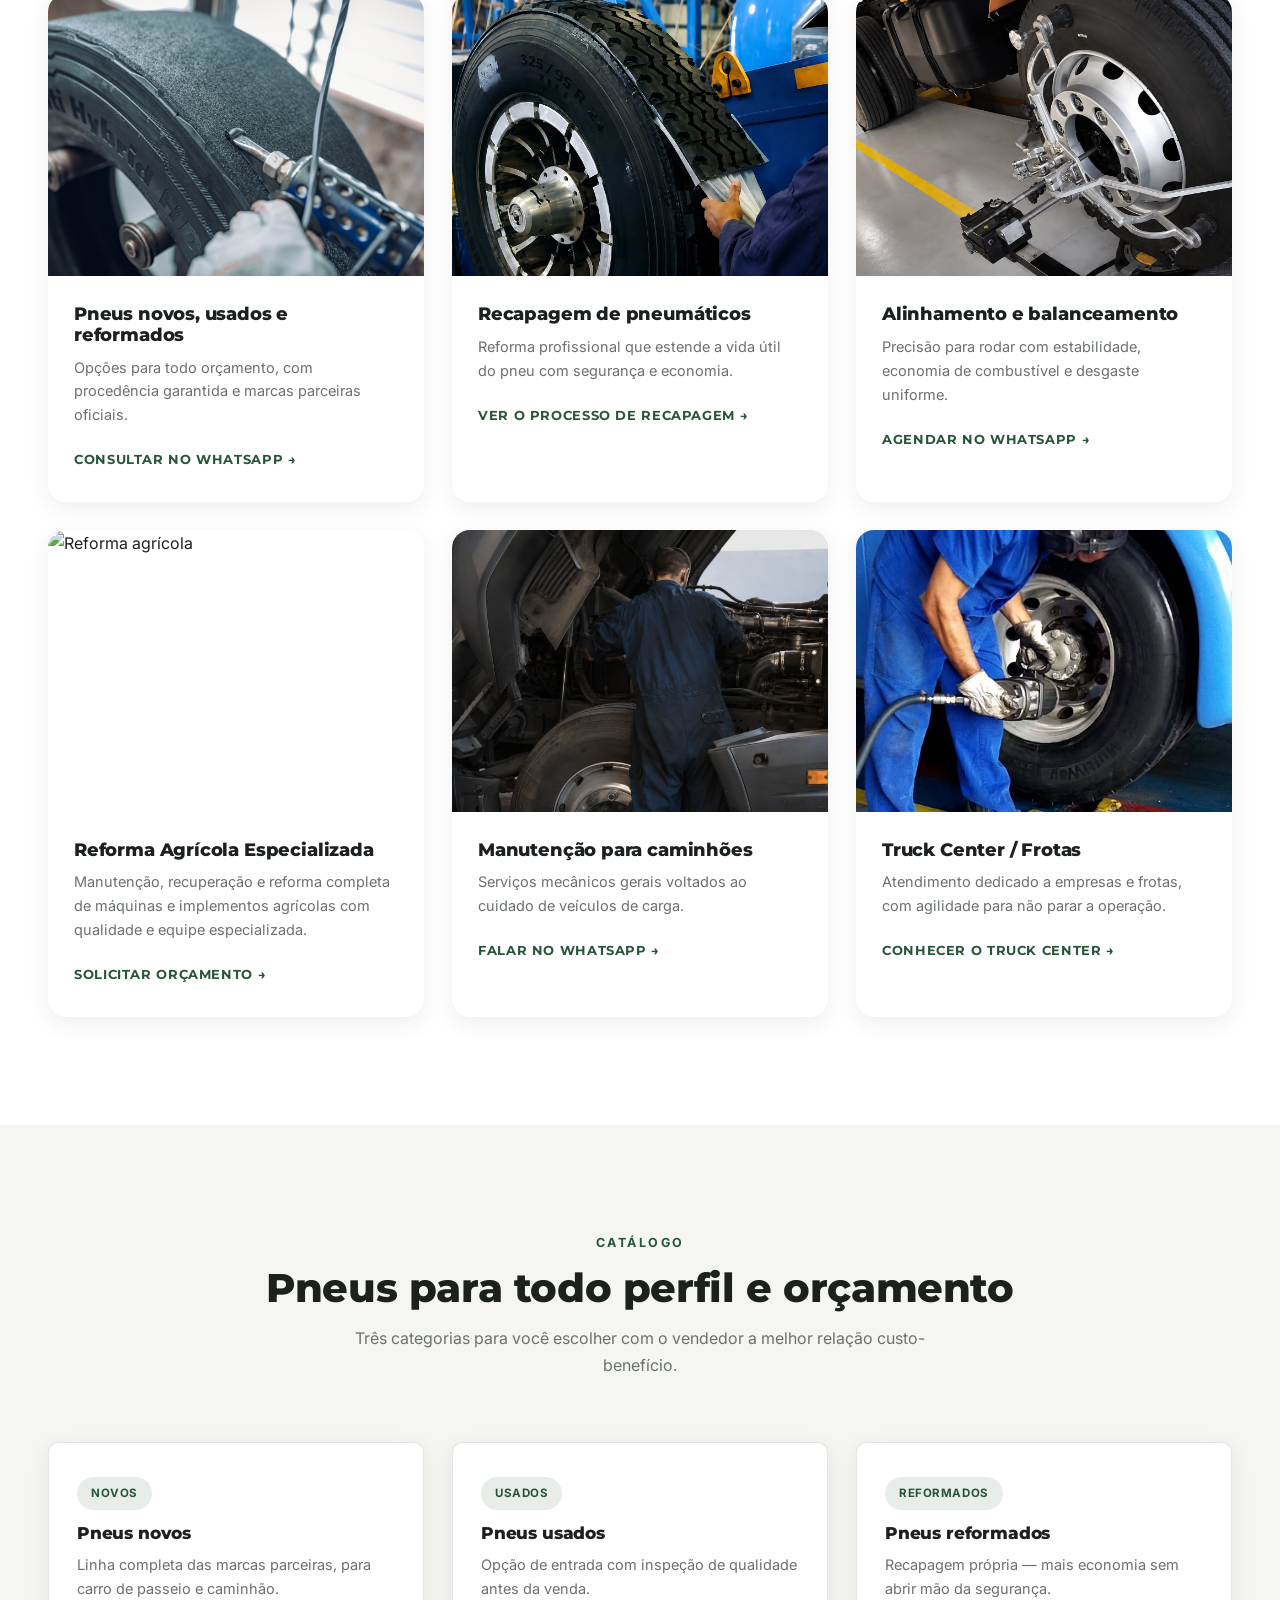
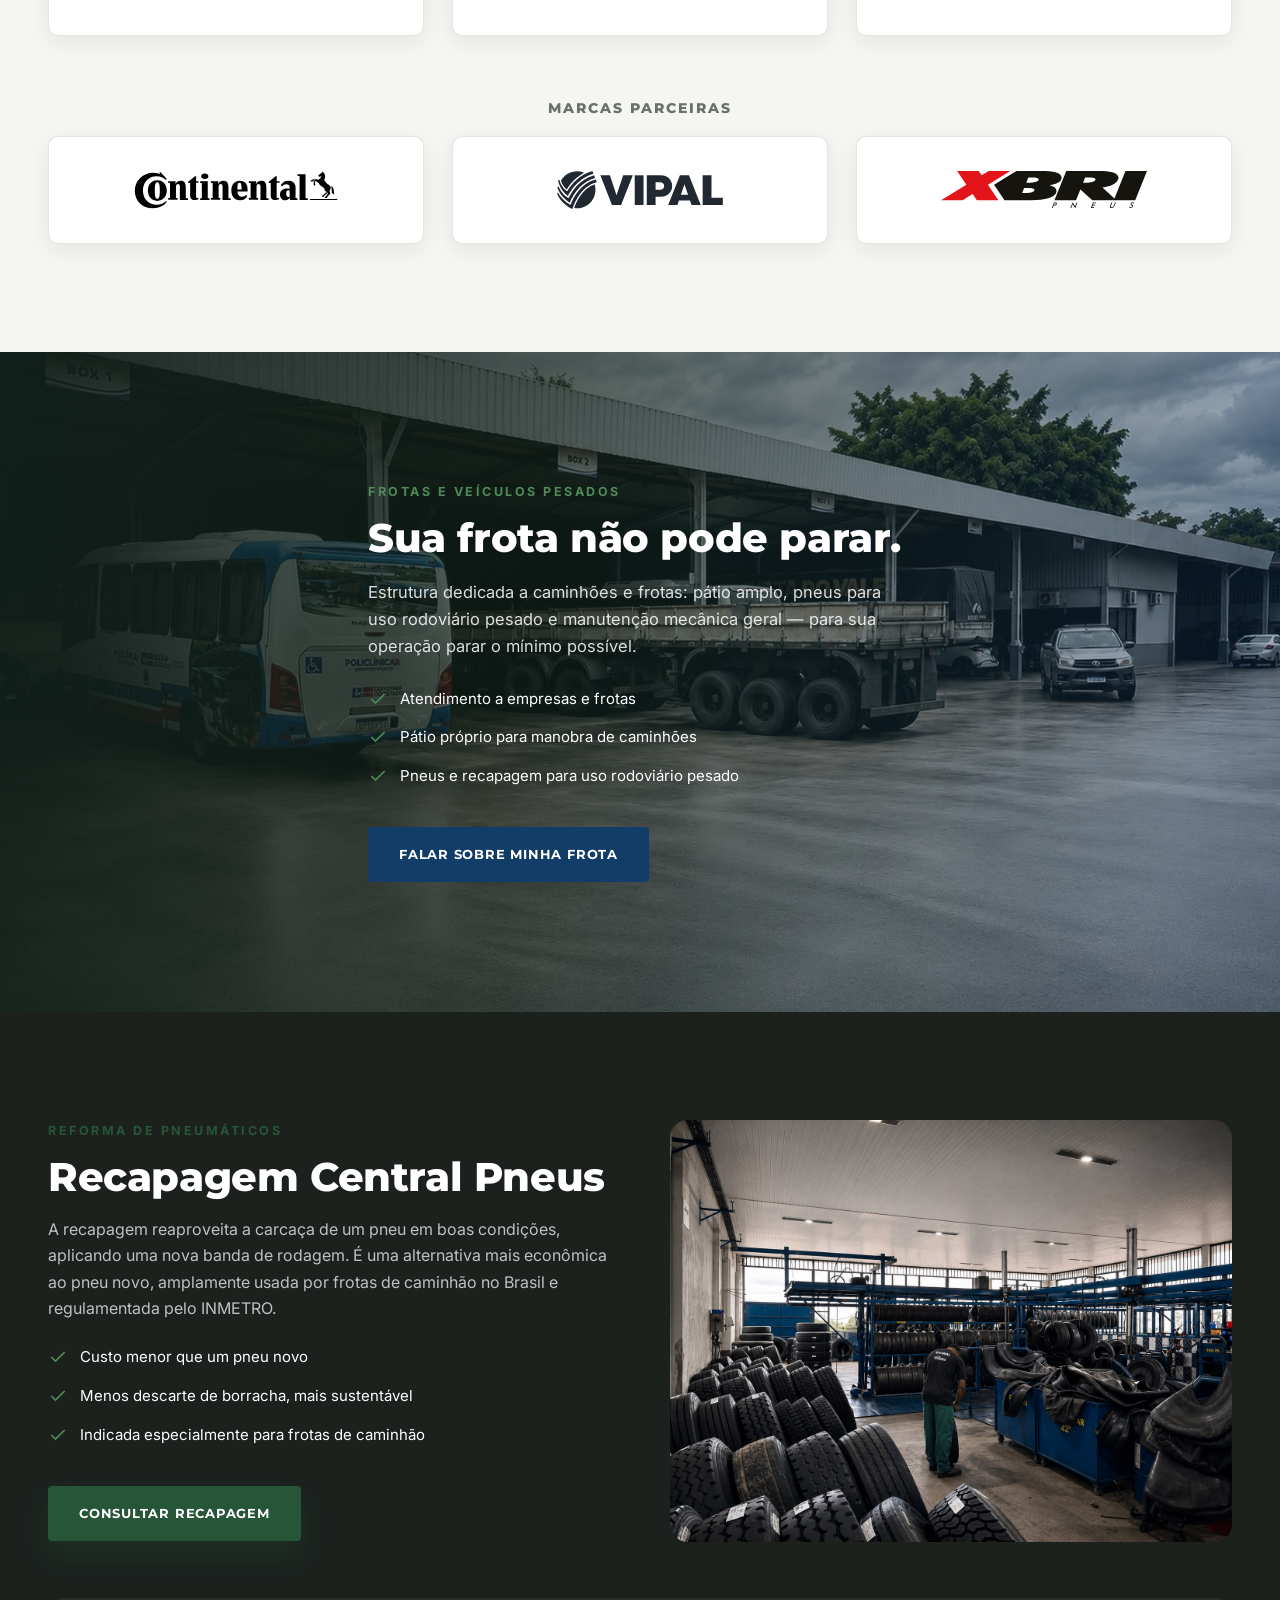
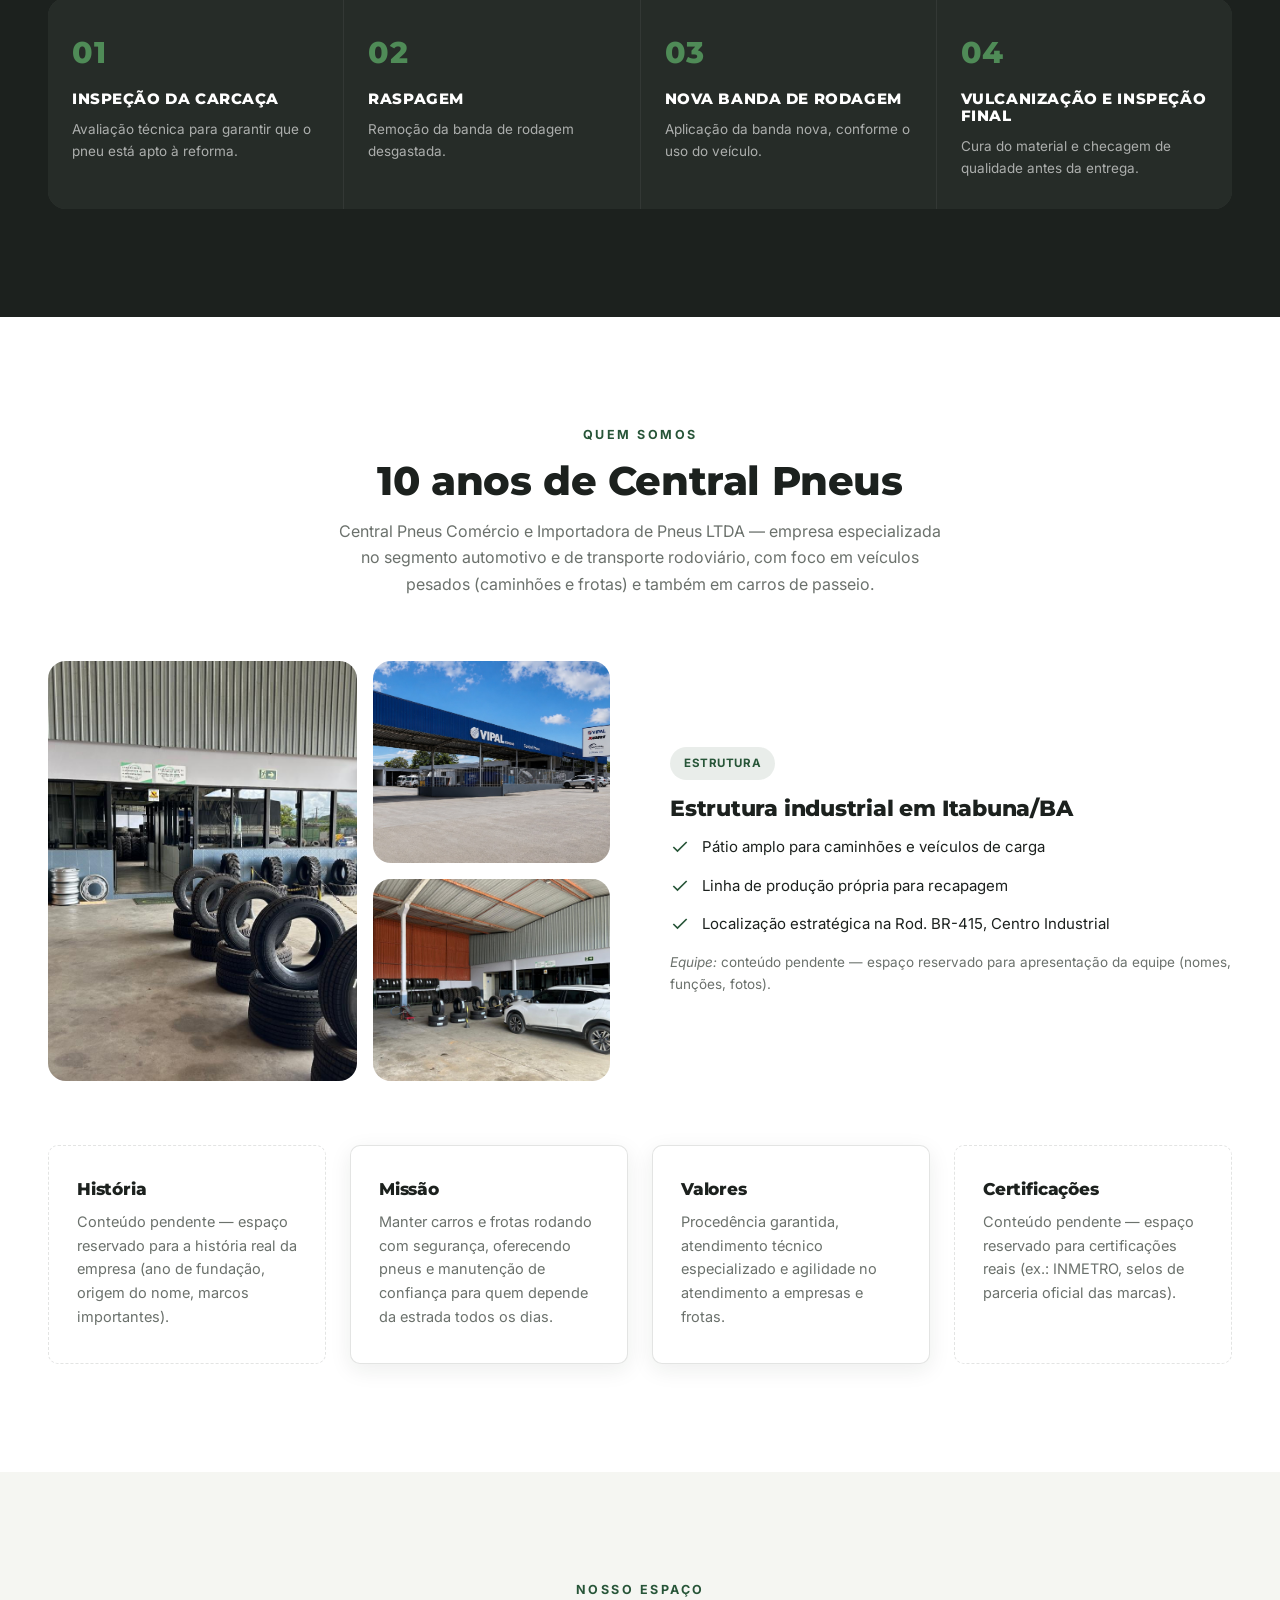
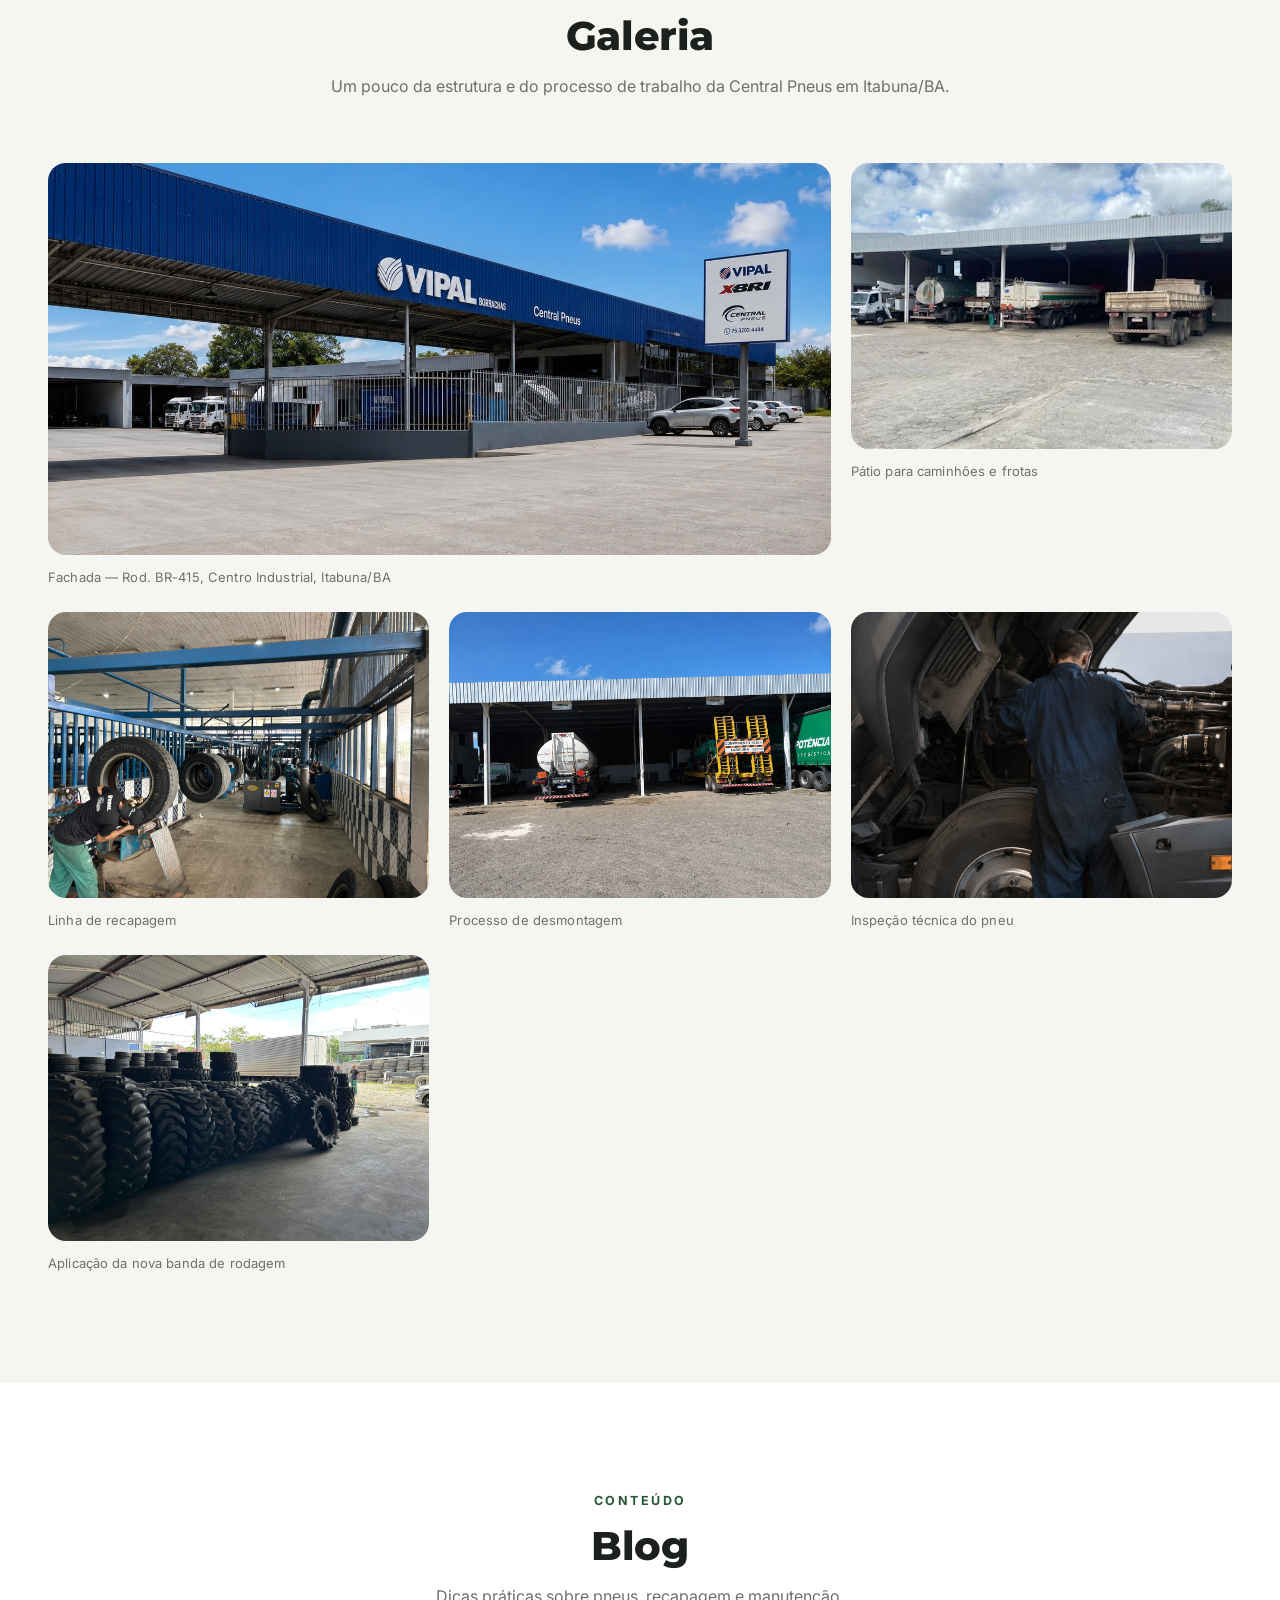
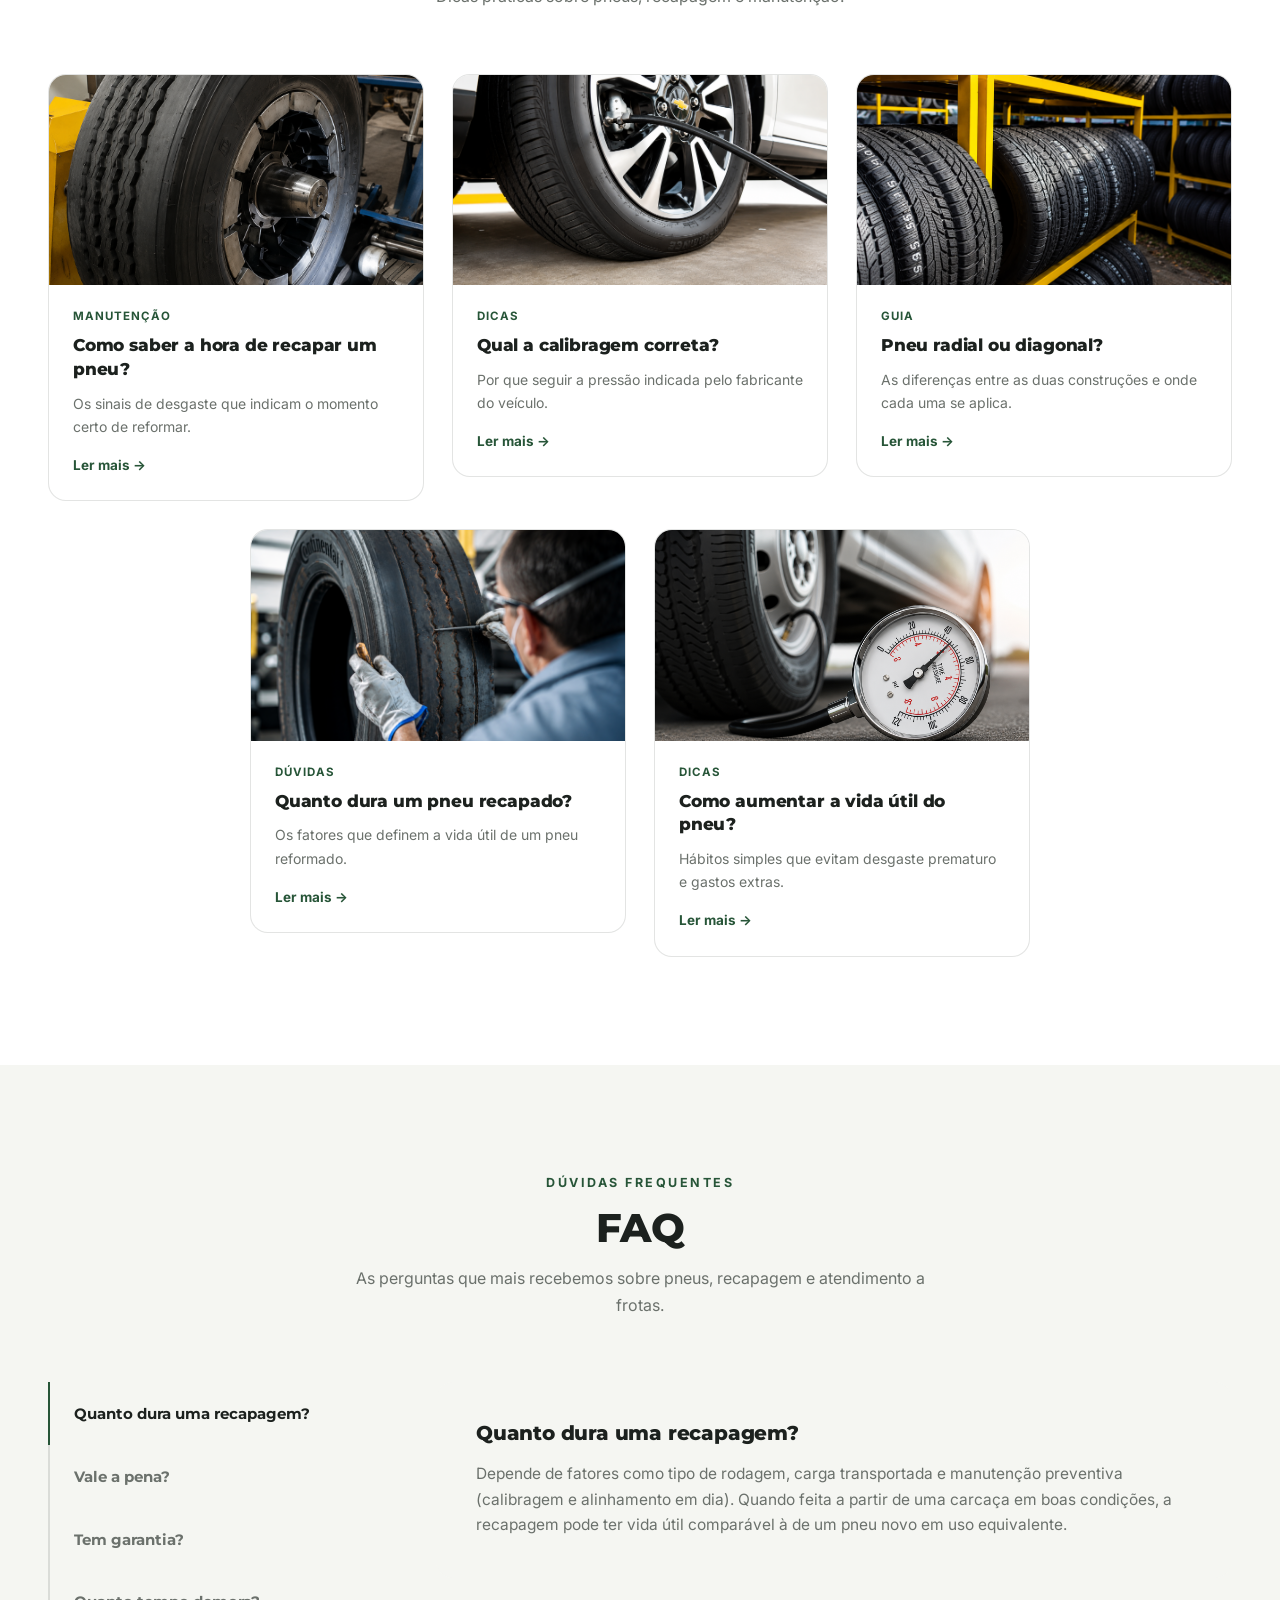
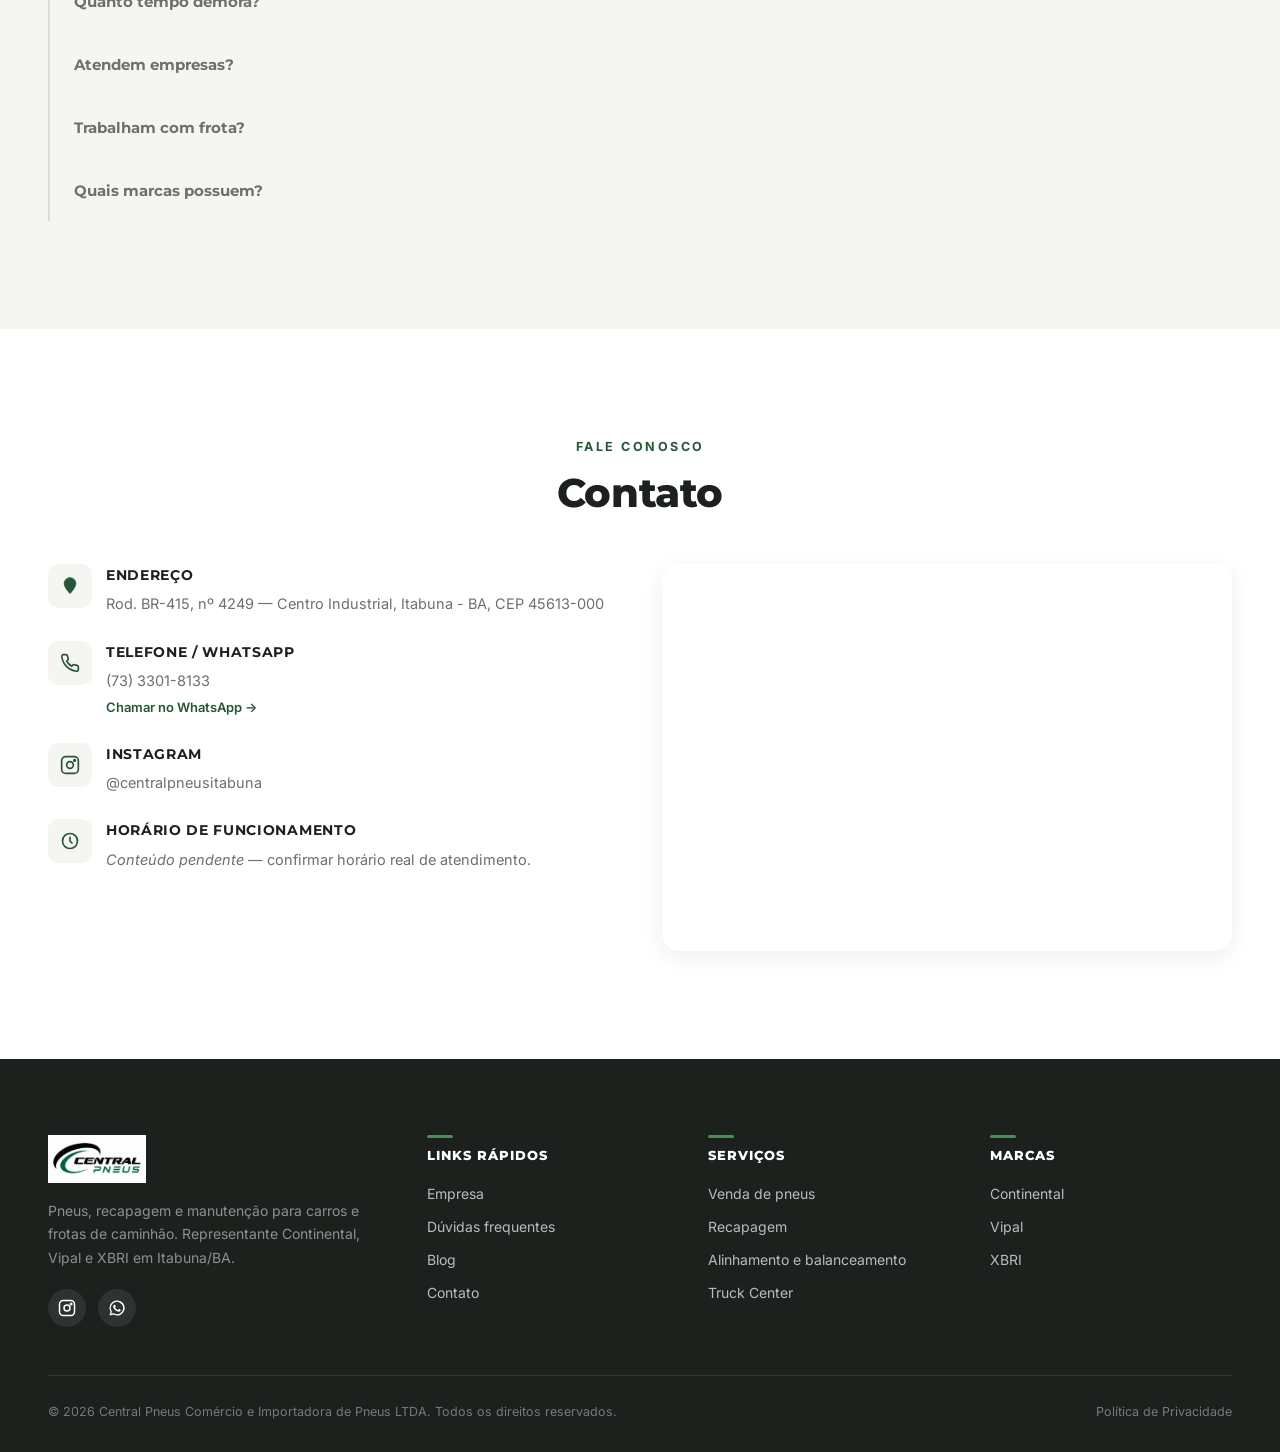
==== commit 19bff31e: "Update image for Reforma Agricola Especializada section" ====
--- a/index.html
+++ b/index.html
@@ -163,7 +163,7 @@
         </div>
       </div>
       <div class="service-block">
-        <div class="service-media"><img src="images/Borracharia especializada.png" alt="Desmontagem de pneu na borracharia especializada" loading="lazy"></div>
+        <div class="service-media"><img src="images/reforma agricola.jpeg" alt="Reforma agrícola" loading="lazy"></div>
         <div class="service-body">
           <h3>Reforma Agrícola Especializada</h3>
           <p>Manutenção, recuperação e reforma completa de máquinas e implementos agrícolas com qualidade e equipe especializada.</p>
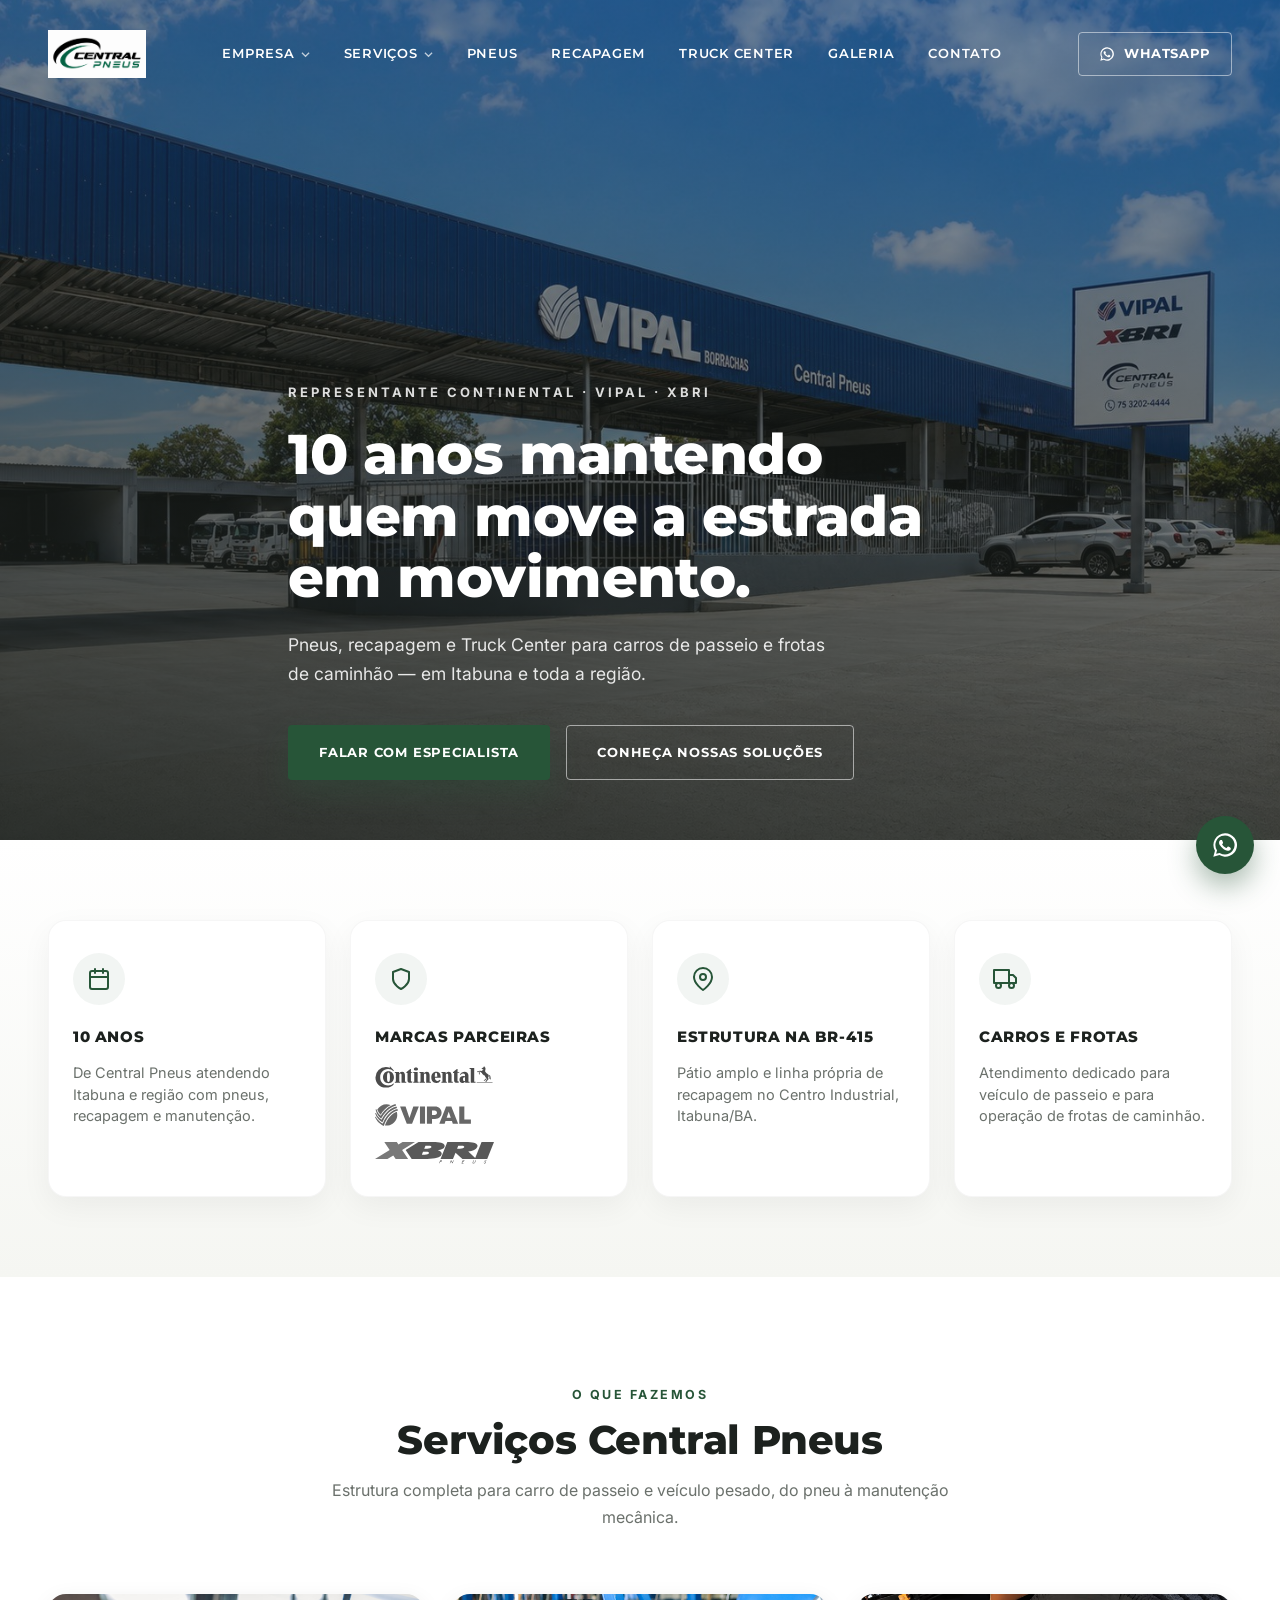
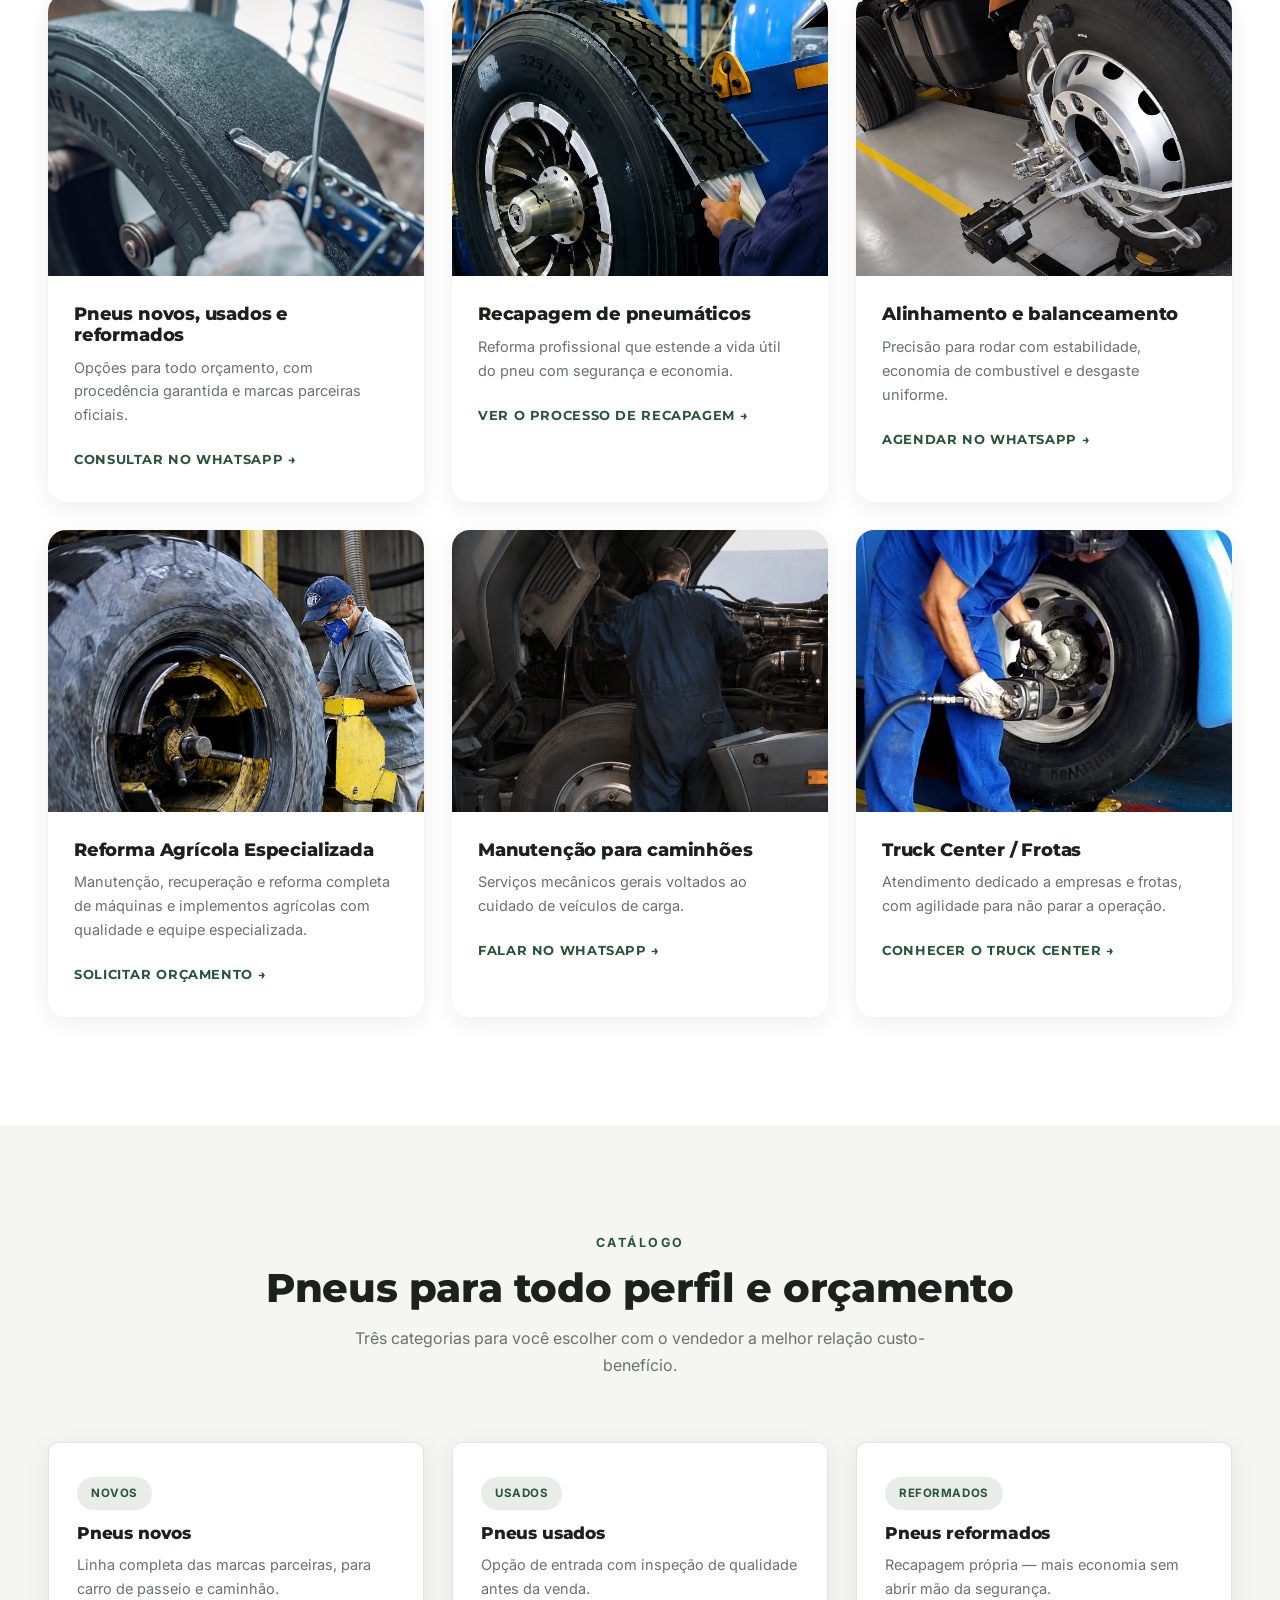
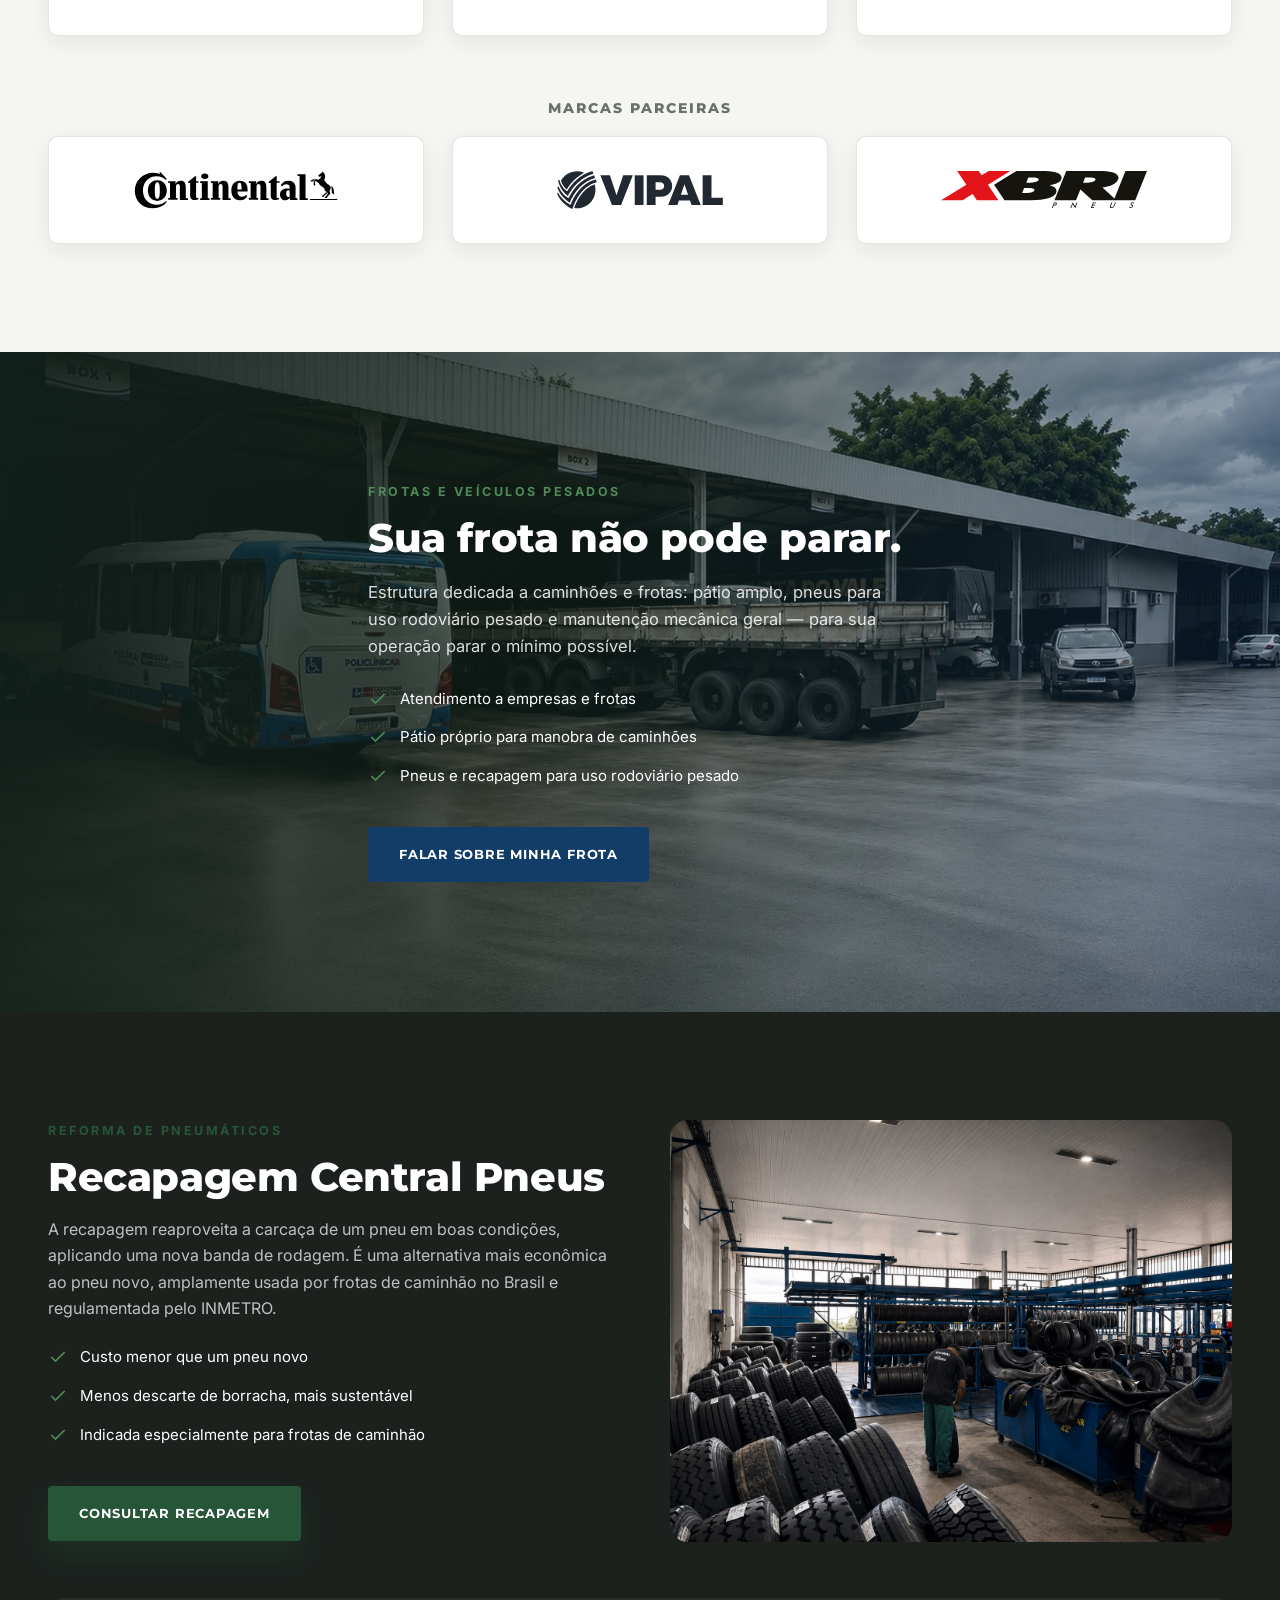
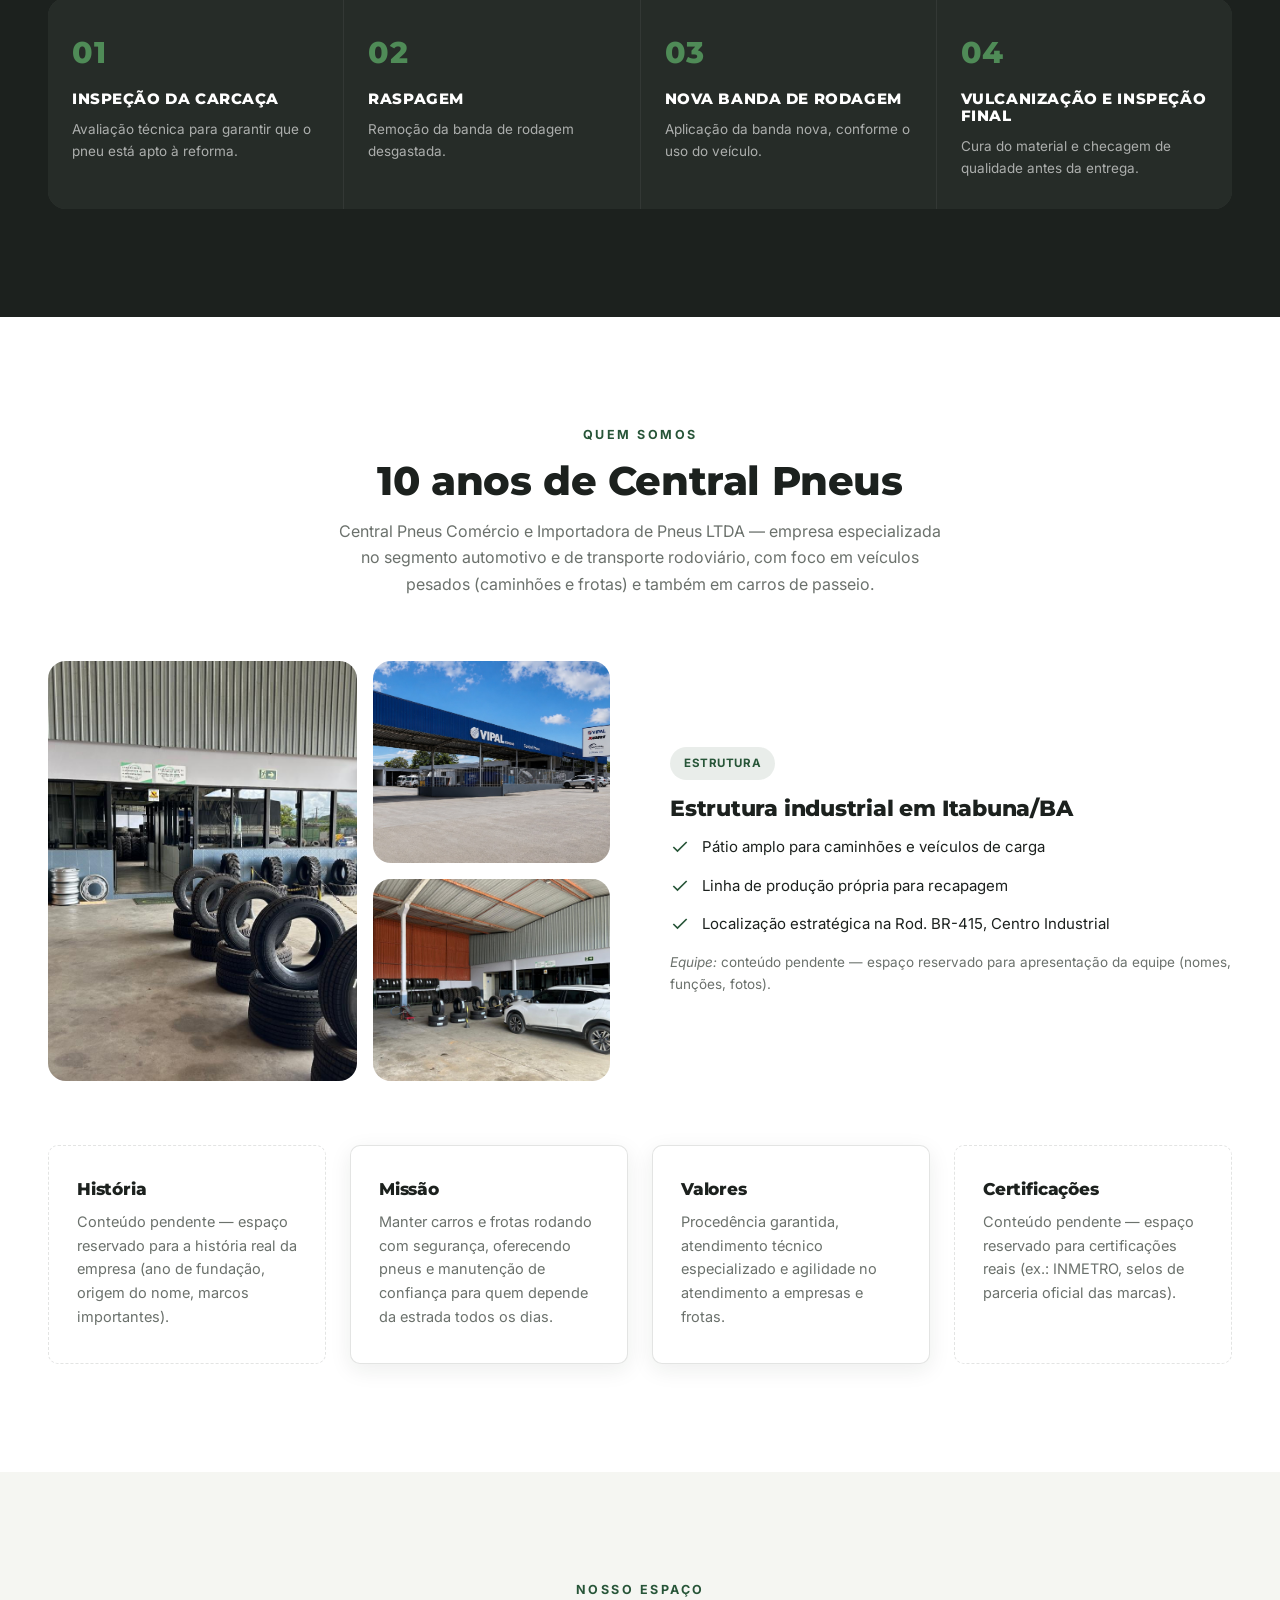
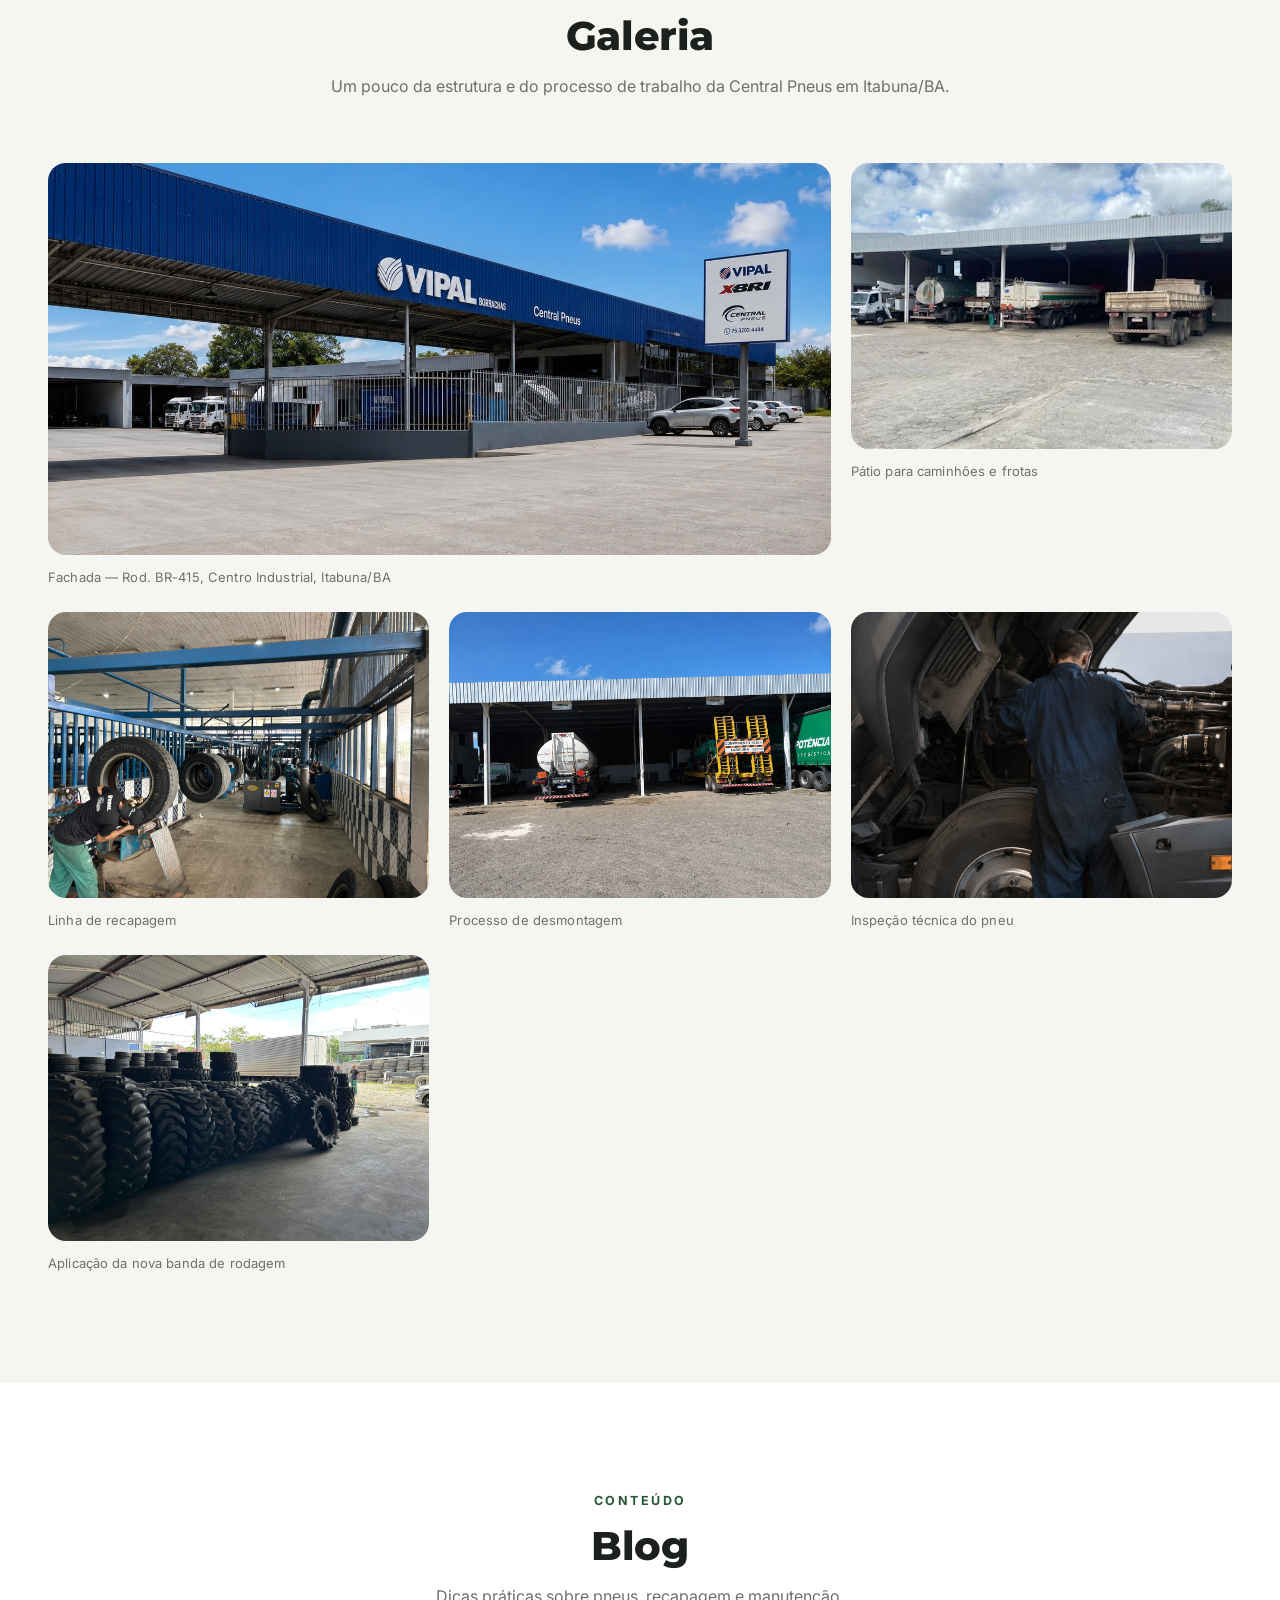
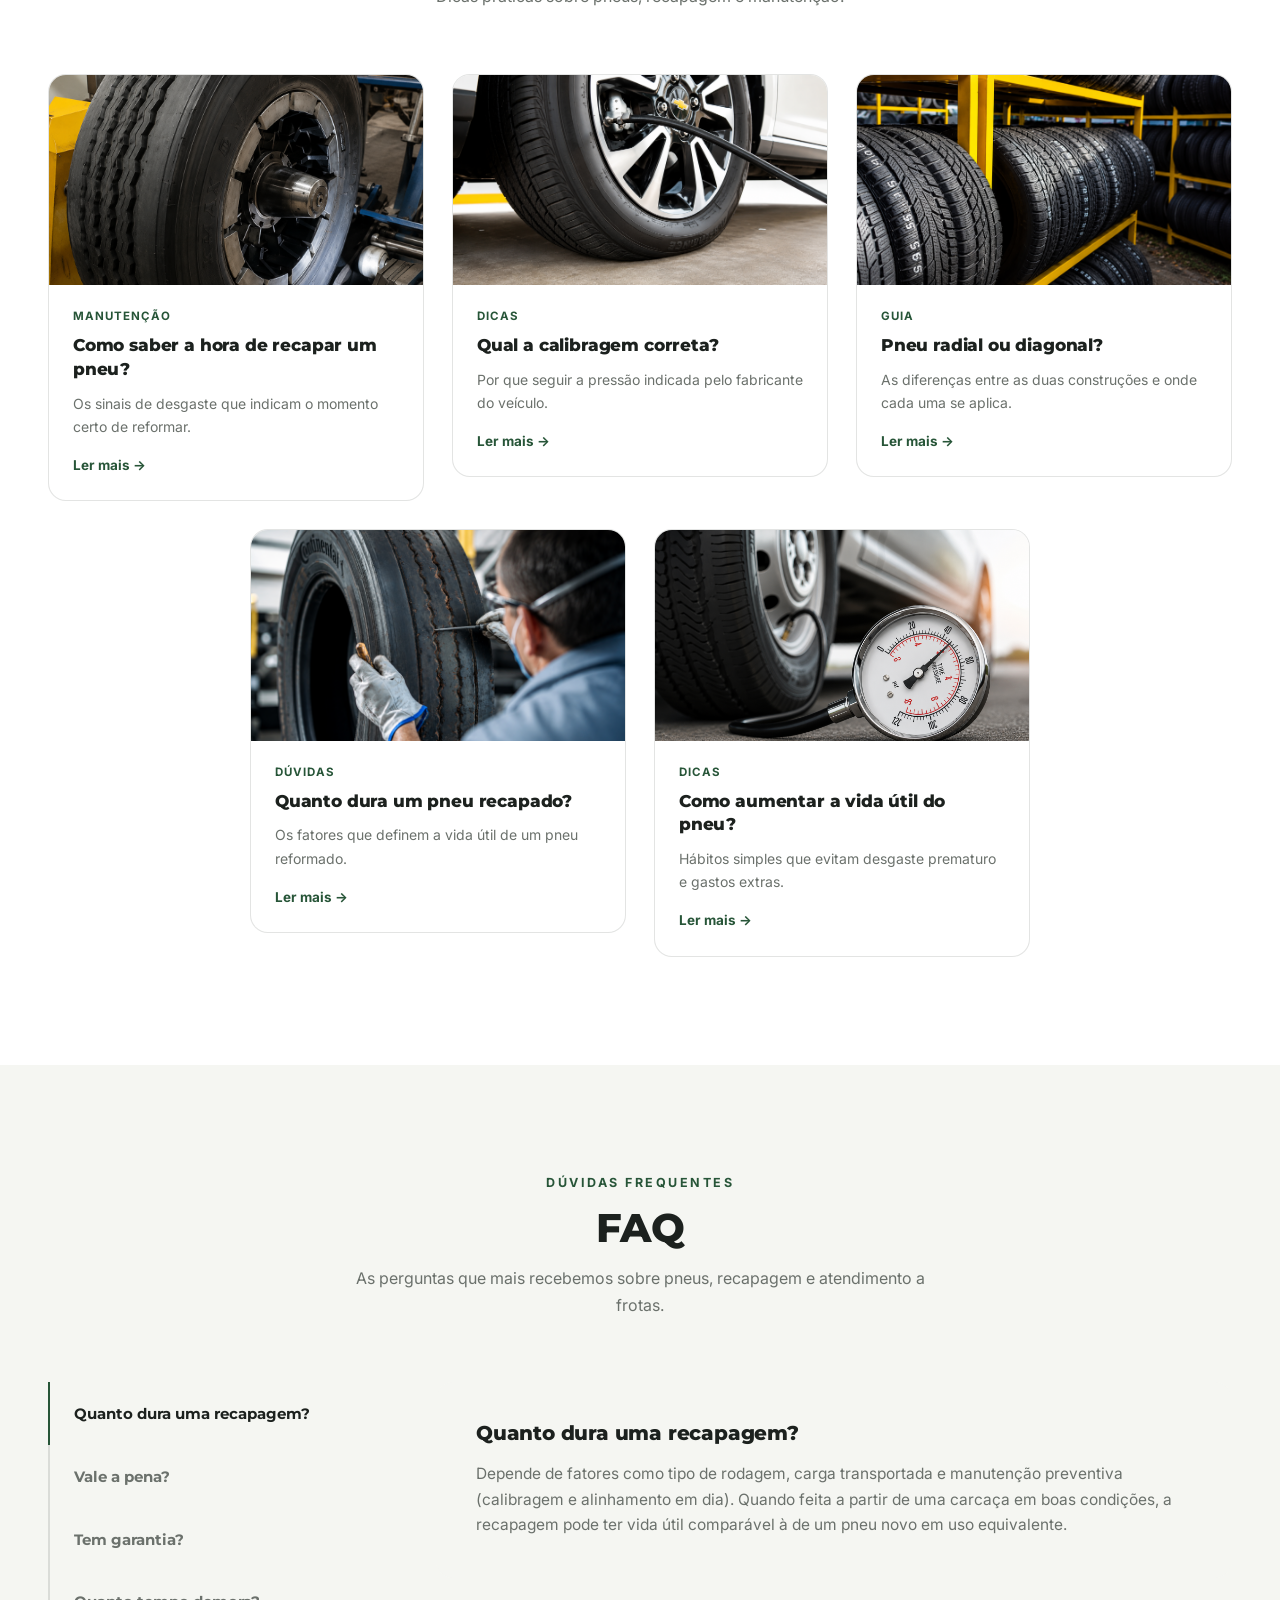
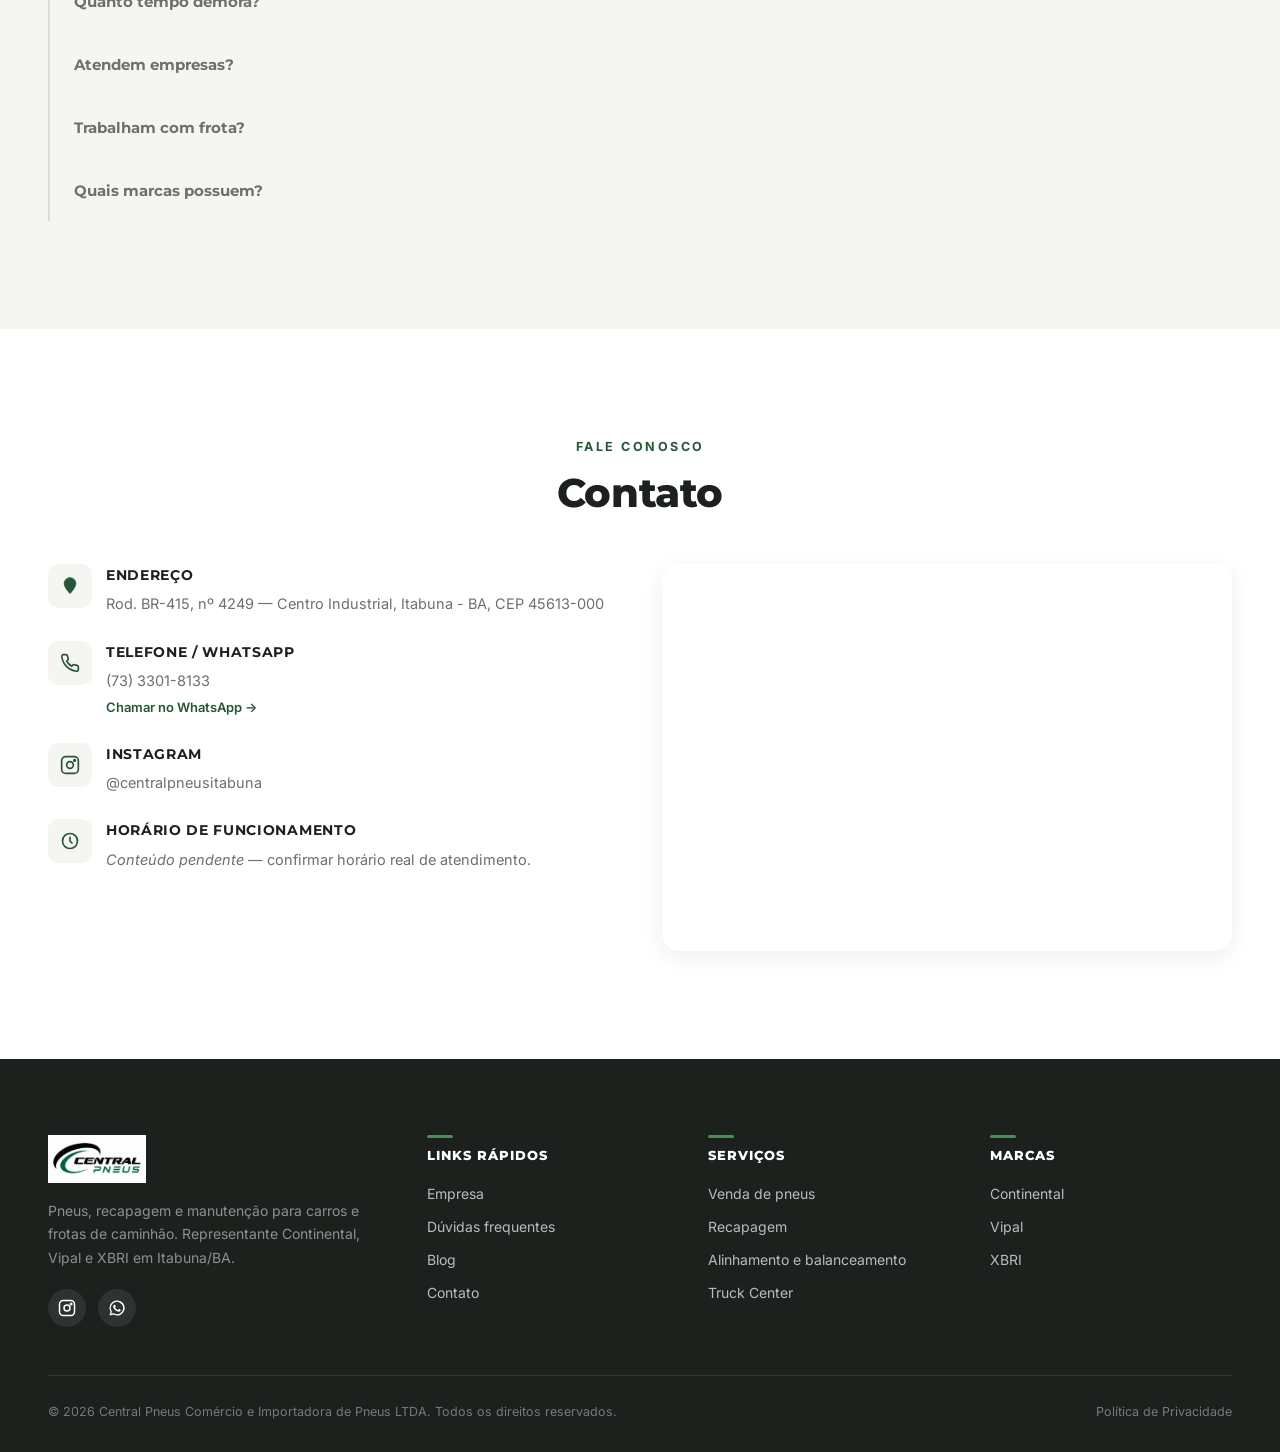
==== commit c9f116aa: "Fix image loading by tracking new image and removing spaces in filename" ====
--- a/index.html
+++ b/index.html
@@ -163,7 +163,7 @@
         </div>
       </div>
       <div class="service-block">
-        <div class="service-media"><img src="images/reforma agricola.jpeg" alt="Reforma agrícola" loading="lazy"></div>
+        <div class="service-media"><img src="images/reforma-agricola.jpeg" alt="Reforma agrícola" loading="lazy"></div>
         <div class="service-body">
           <h3>Reforma Agrícola Especializada</h3>
           <p>Manutenção, recuperação e reforma completa de máquinas e implementos agrícolas com qualidade e equipe especializada.</p>
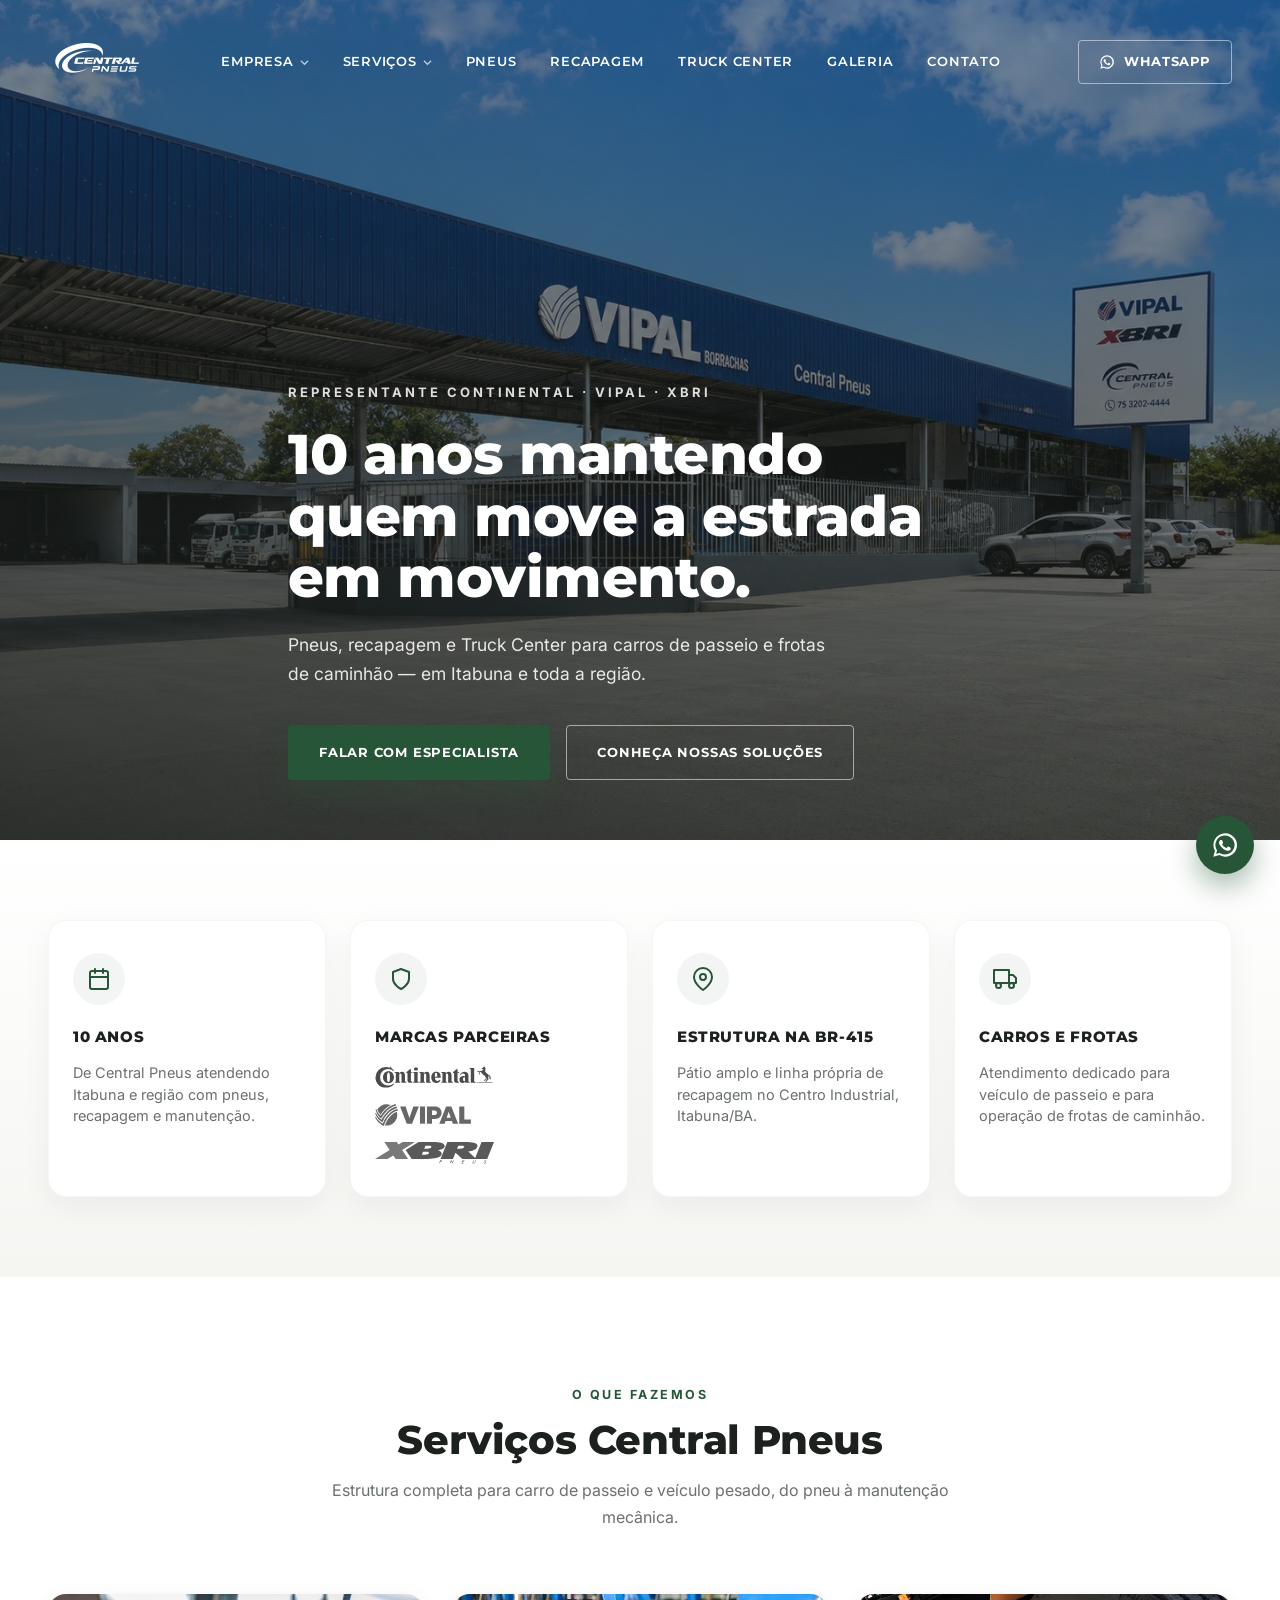
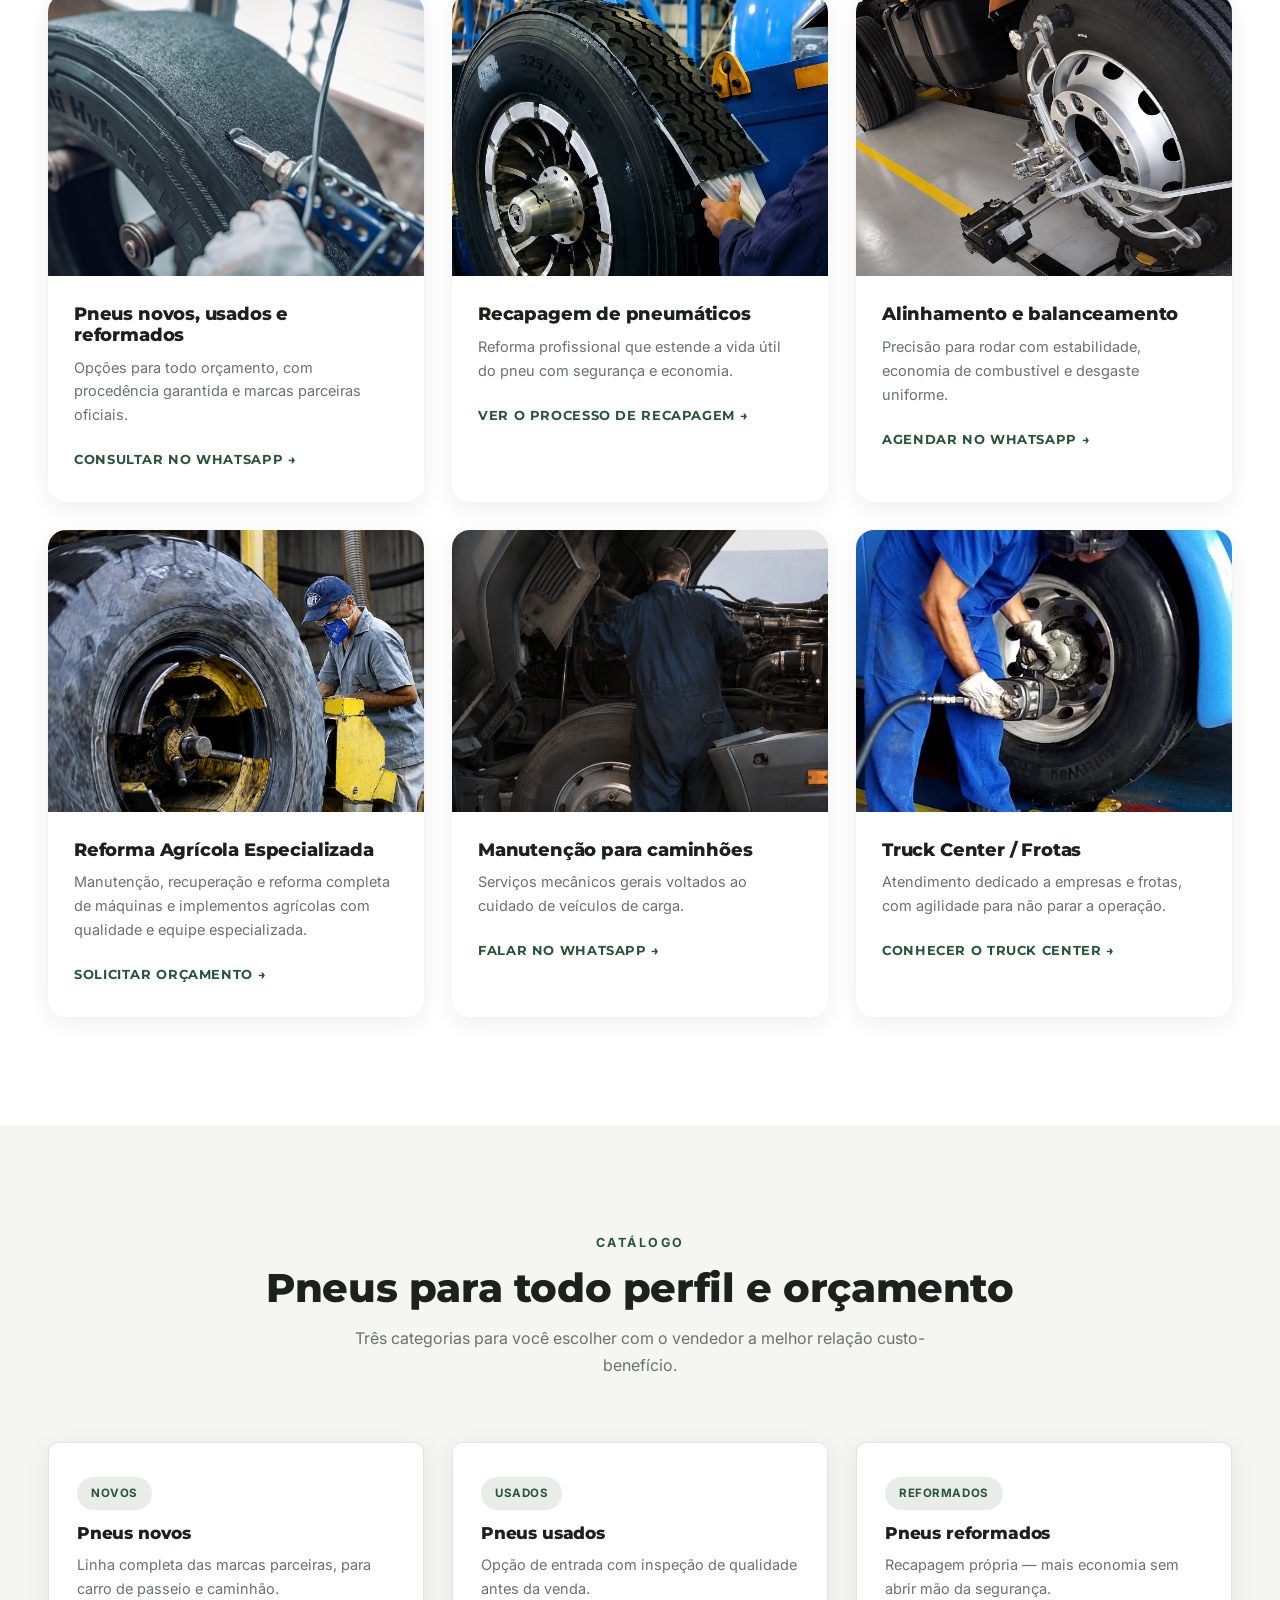
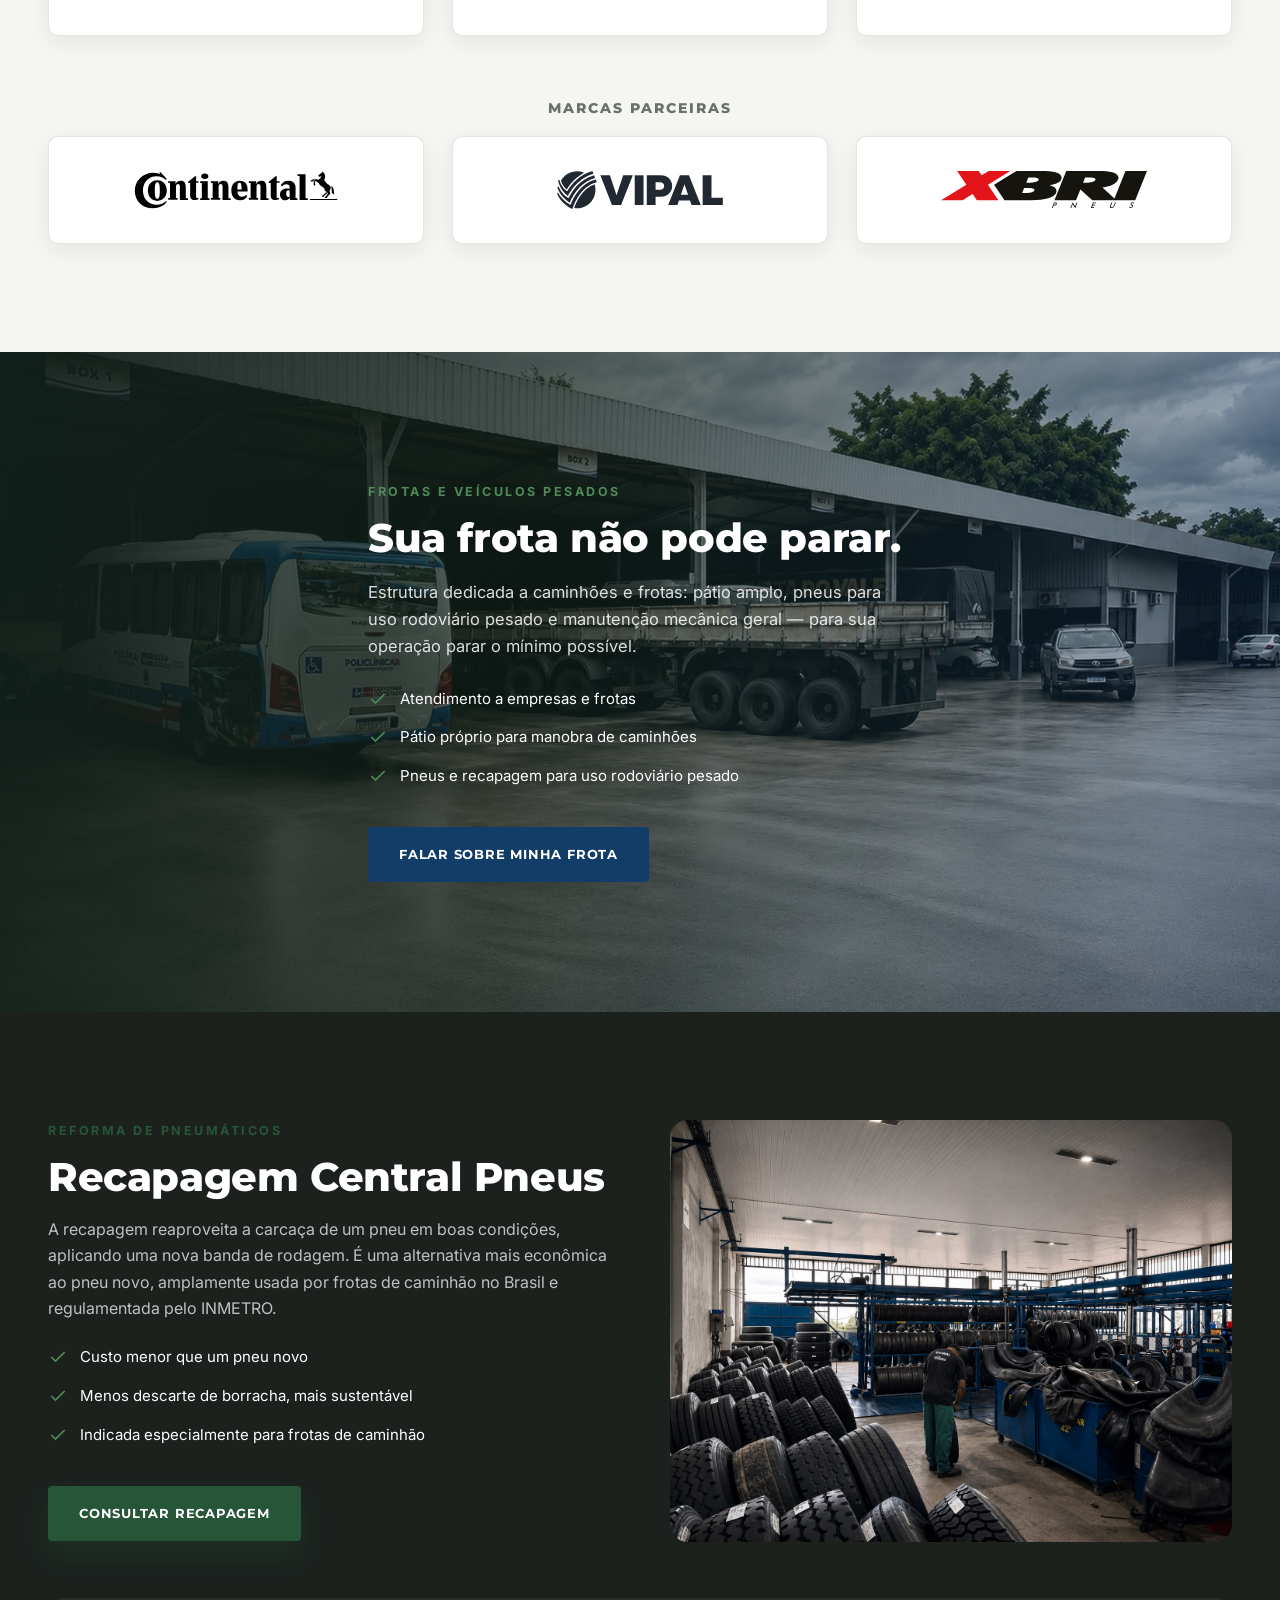
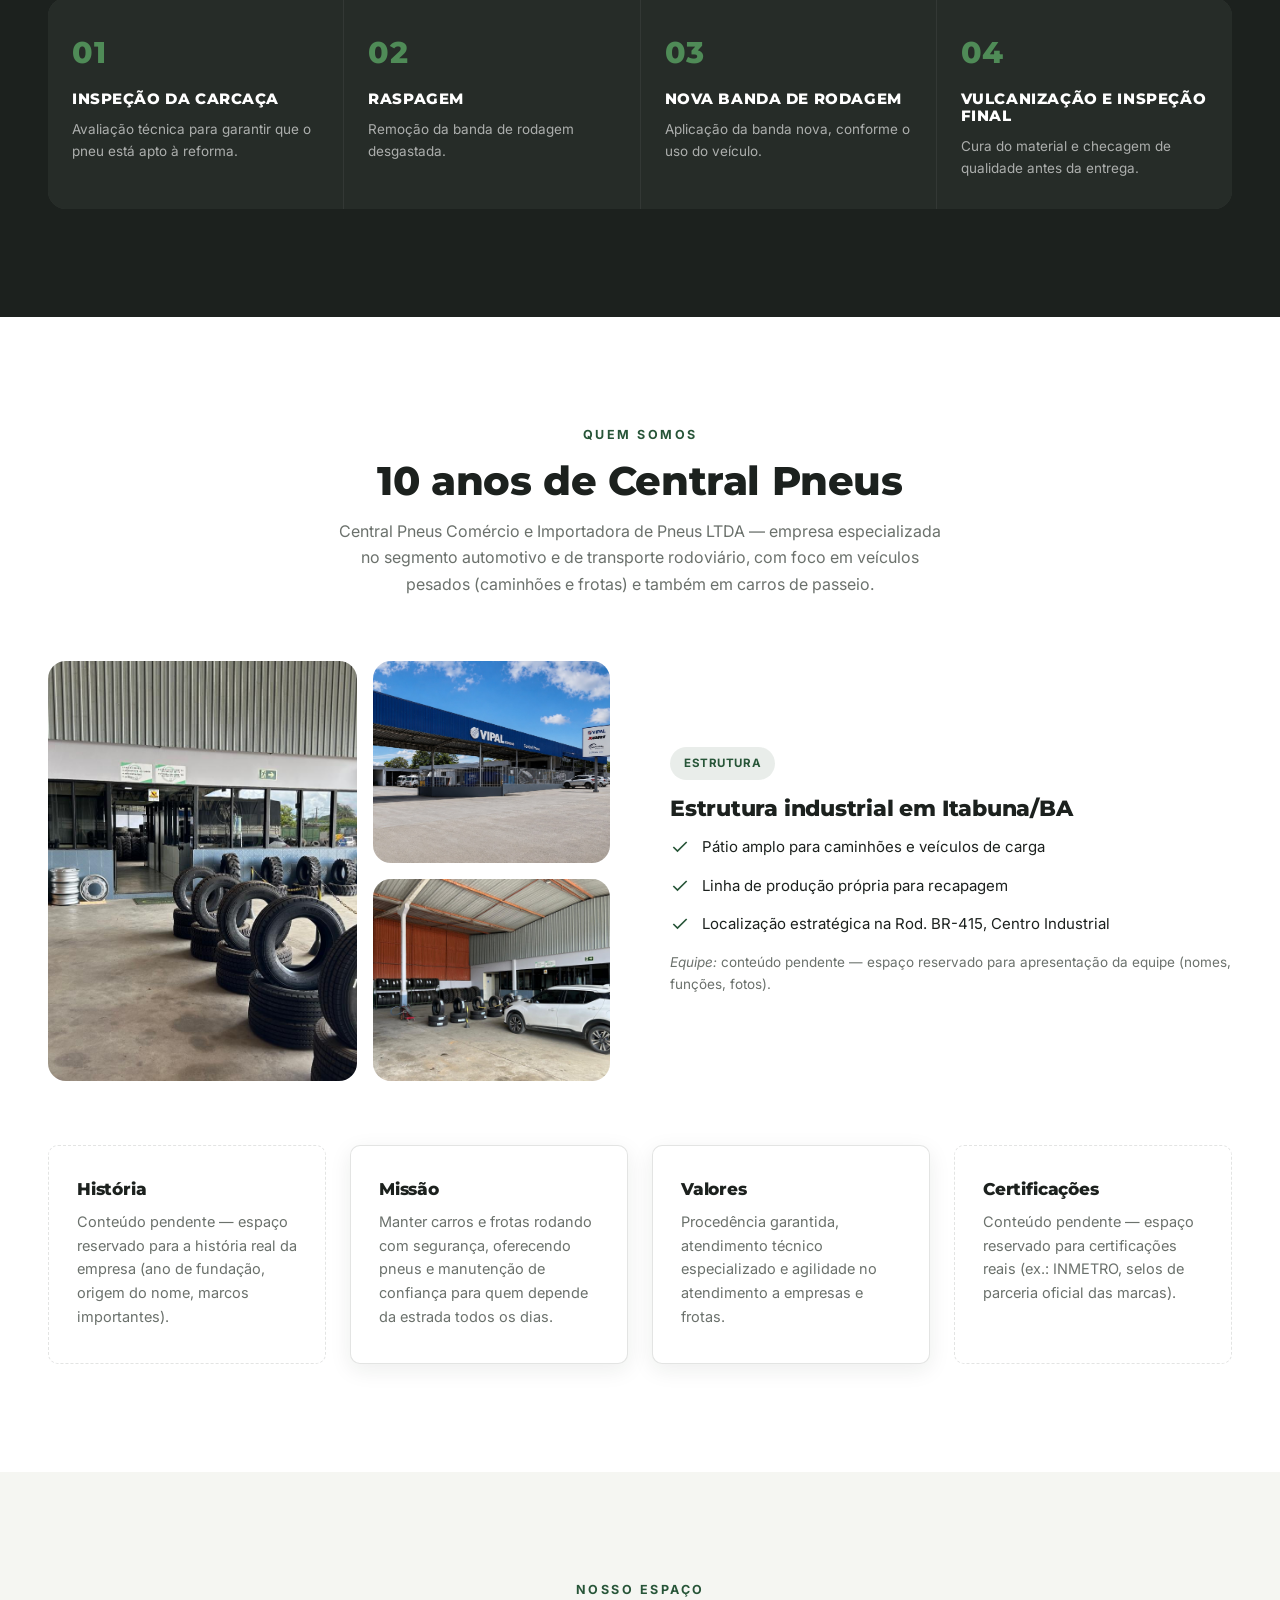
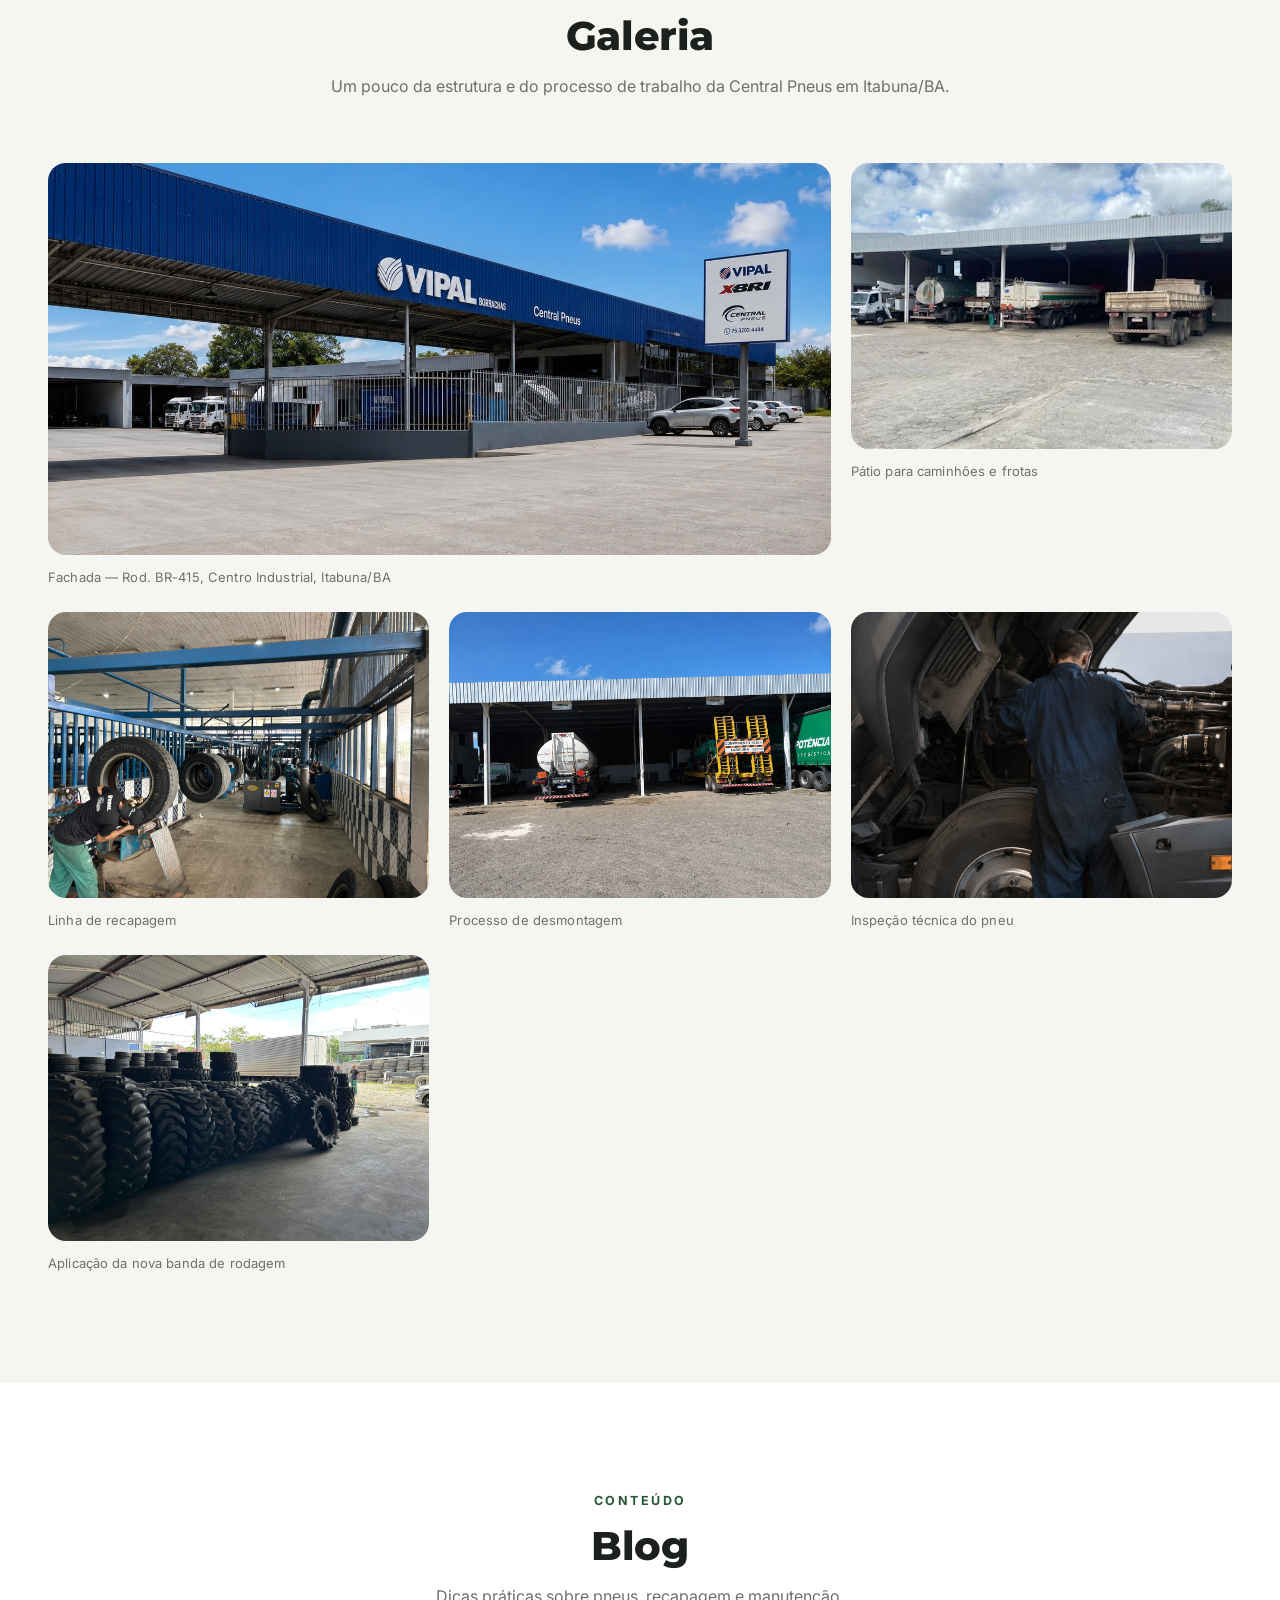
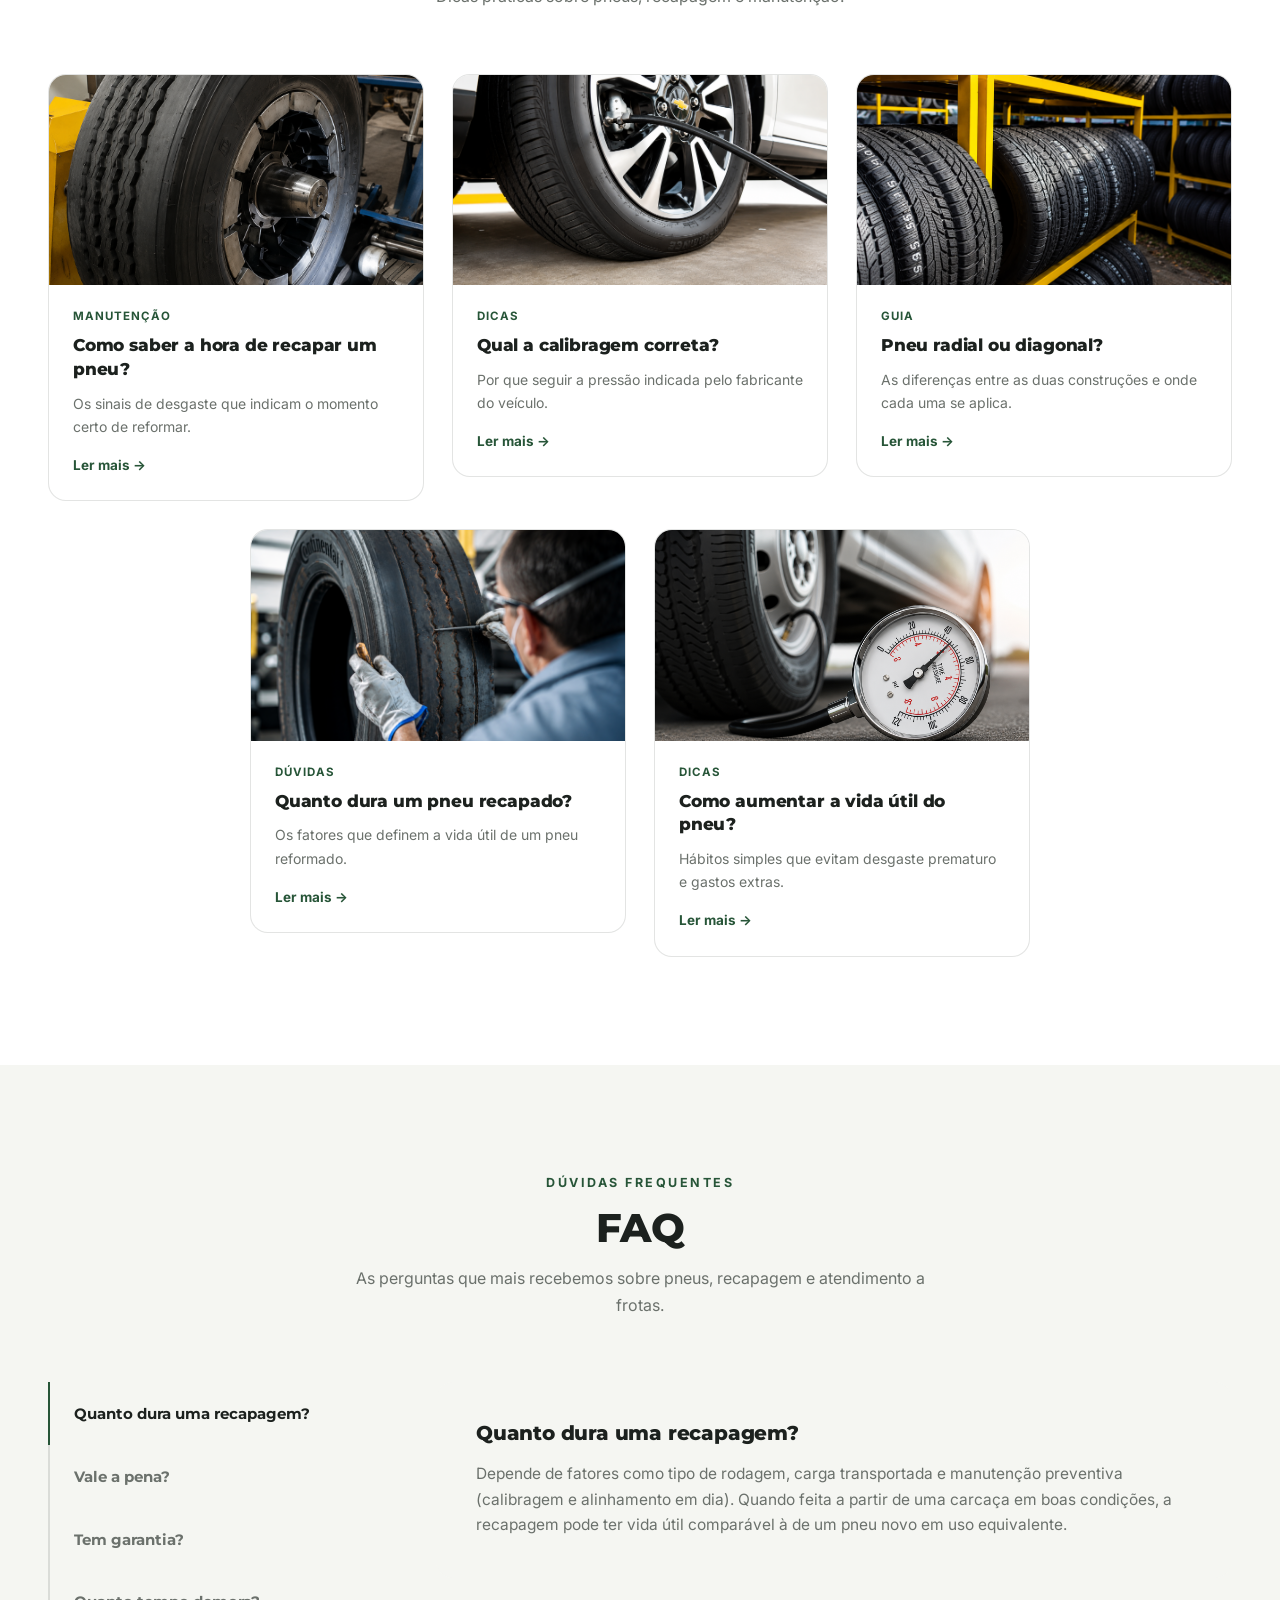
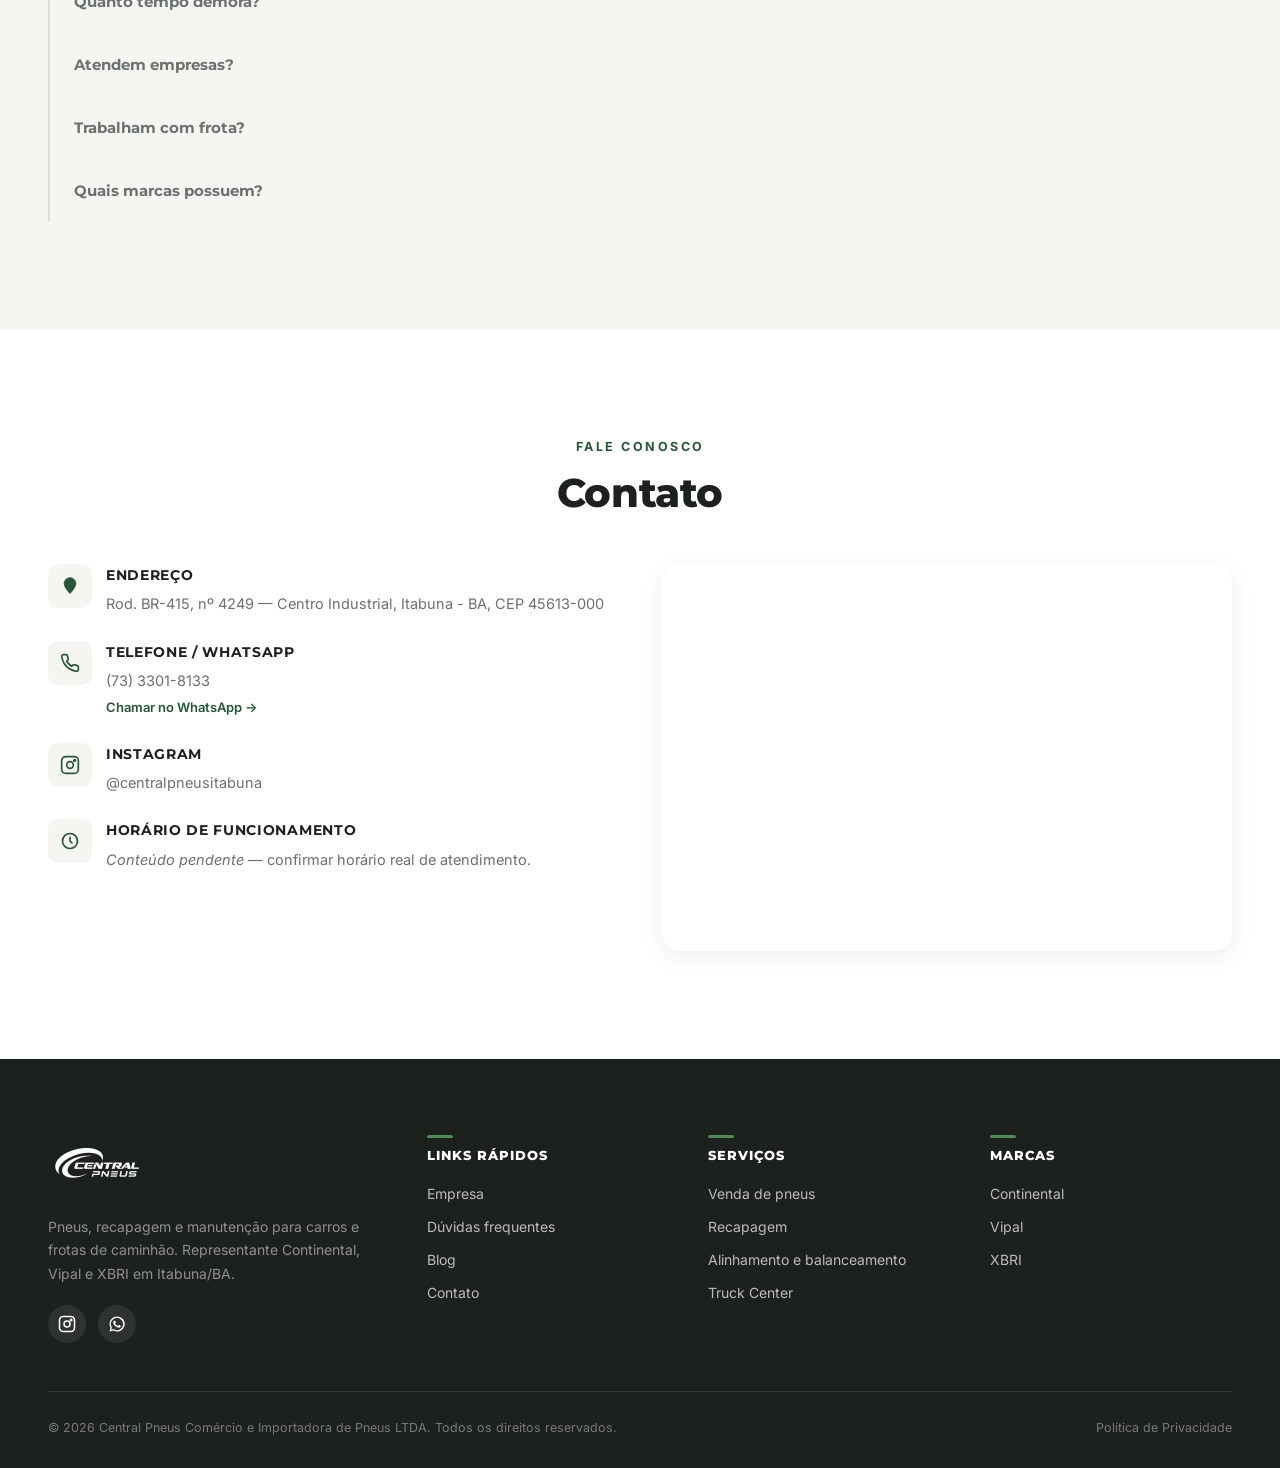
==== commit 58a92c4d: "Increase logo size from 48px to 64px" ====
--- a/index.html
+++ b/index.html
@@ -16,7 +16,7 @@
 <header class="site-header" id="siteHeader">
   <div class="container nav-inner">
     <a href="#home" class="brand">
-      <img src="images/logo.png" alt="Central Pneus" style="height: 48px; object-fit: contain;">
+      <img src="images/logo.png" alt="Central Pneus" style="height: 64px; object-fit: contain;">
     </a>
 
     <nav class="main-nav">
@@ -463,7 +463,7 @@
     <div class="footer-grid">
       <div class="footer-brand">
         <a href="#home" class="brand">
-          <img src="images/logo.png" alt="Central Pneus" style="height: 48px; object-fit: contain;">
+          <img src="images/logo.png" alt="Central Pneus" style="height: 64px; object-fit: contain;">
         </a>
         <p>Pneus, recapagem e manutenção para carros e frotas de caminhão. Representante Continental, Vipal e XBRI em Itabuna/BA.</p>
         <div class="footer-social">
